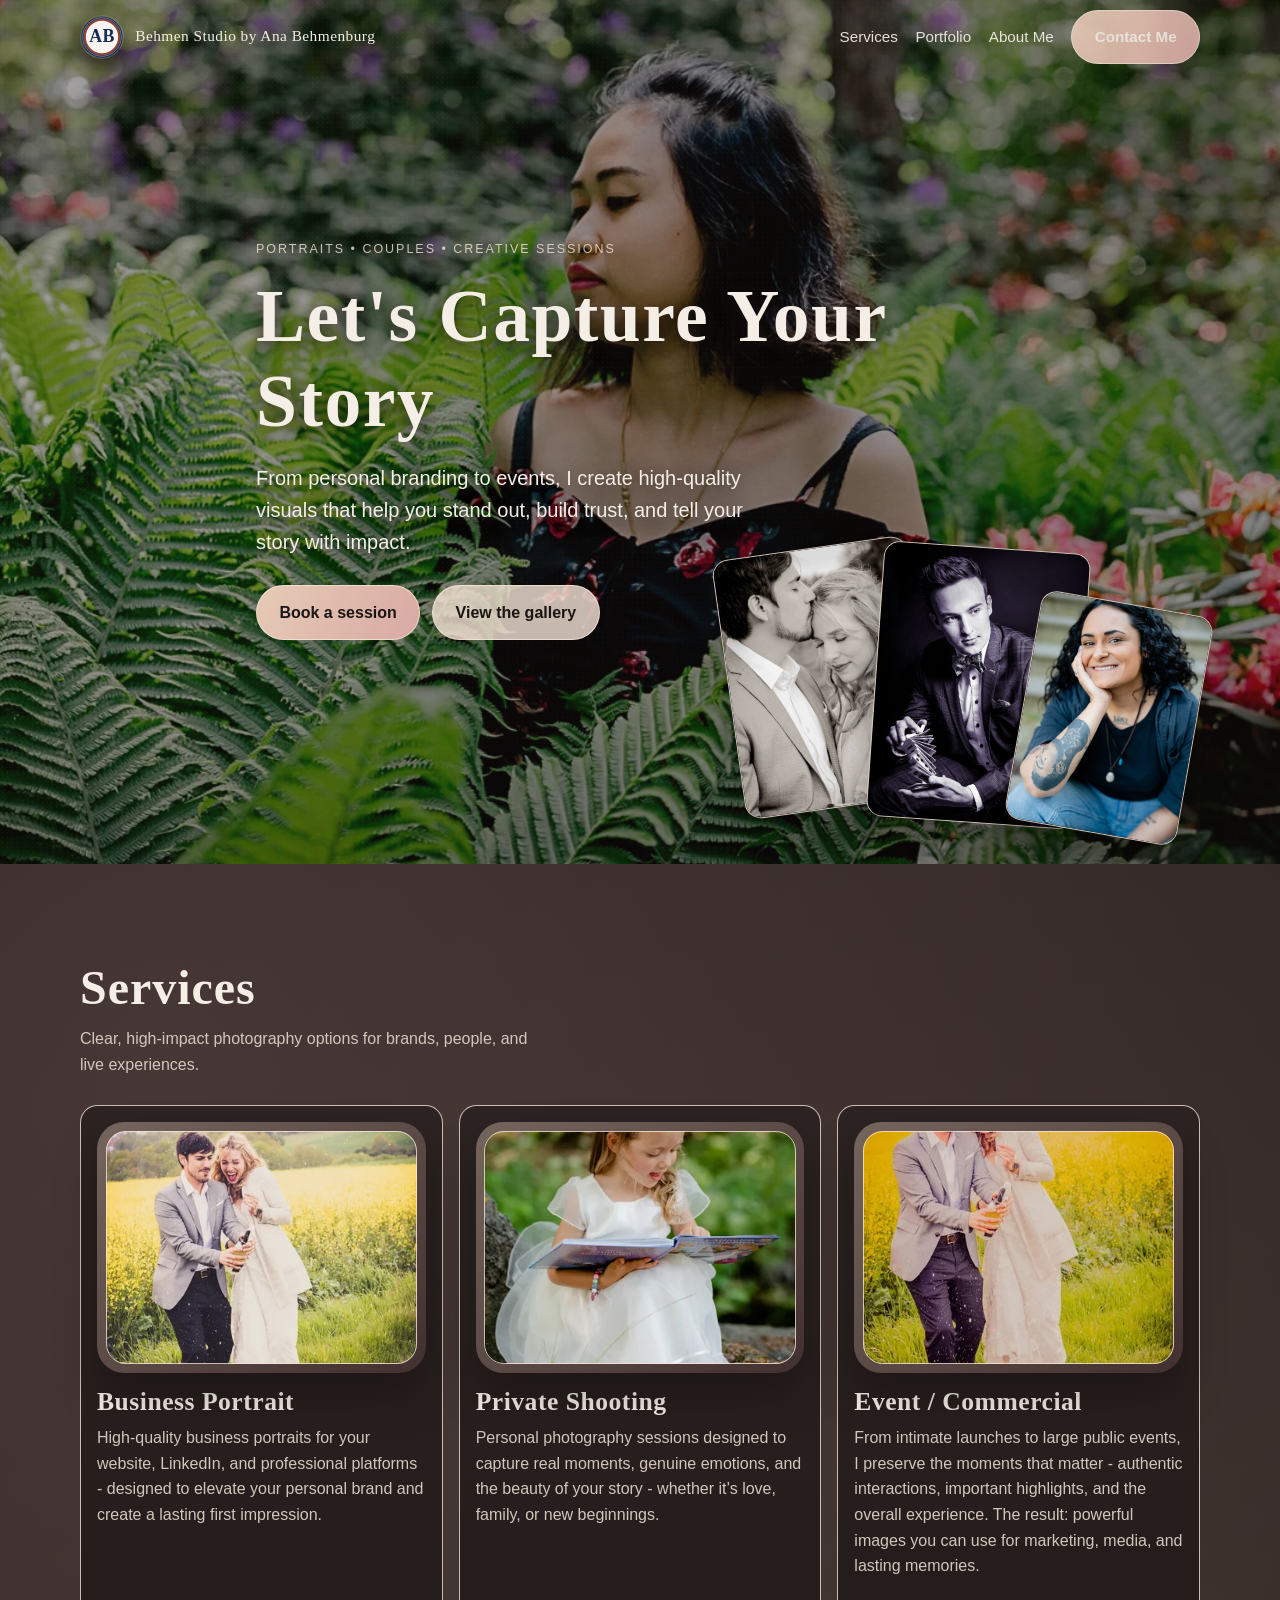
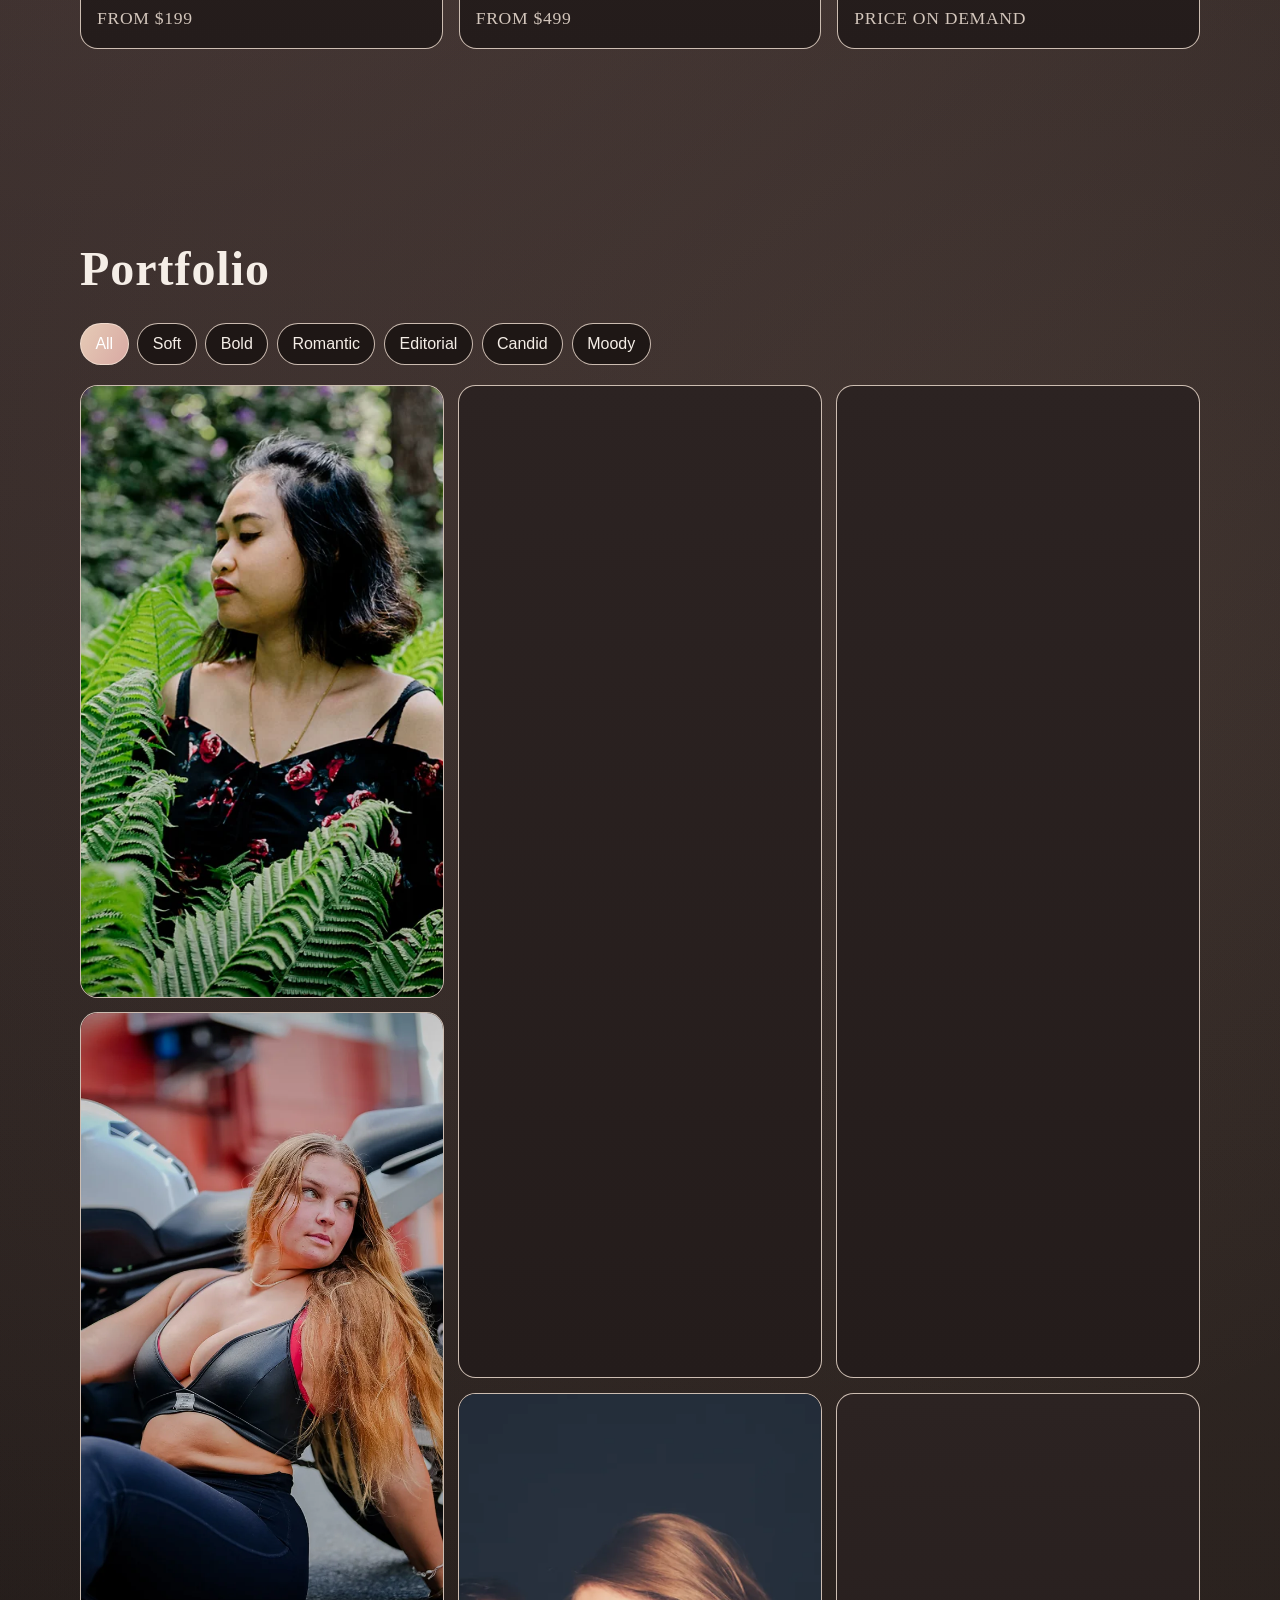
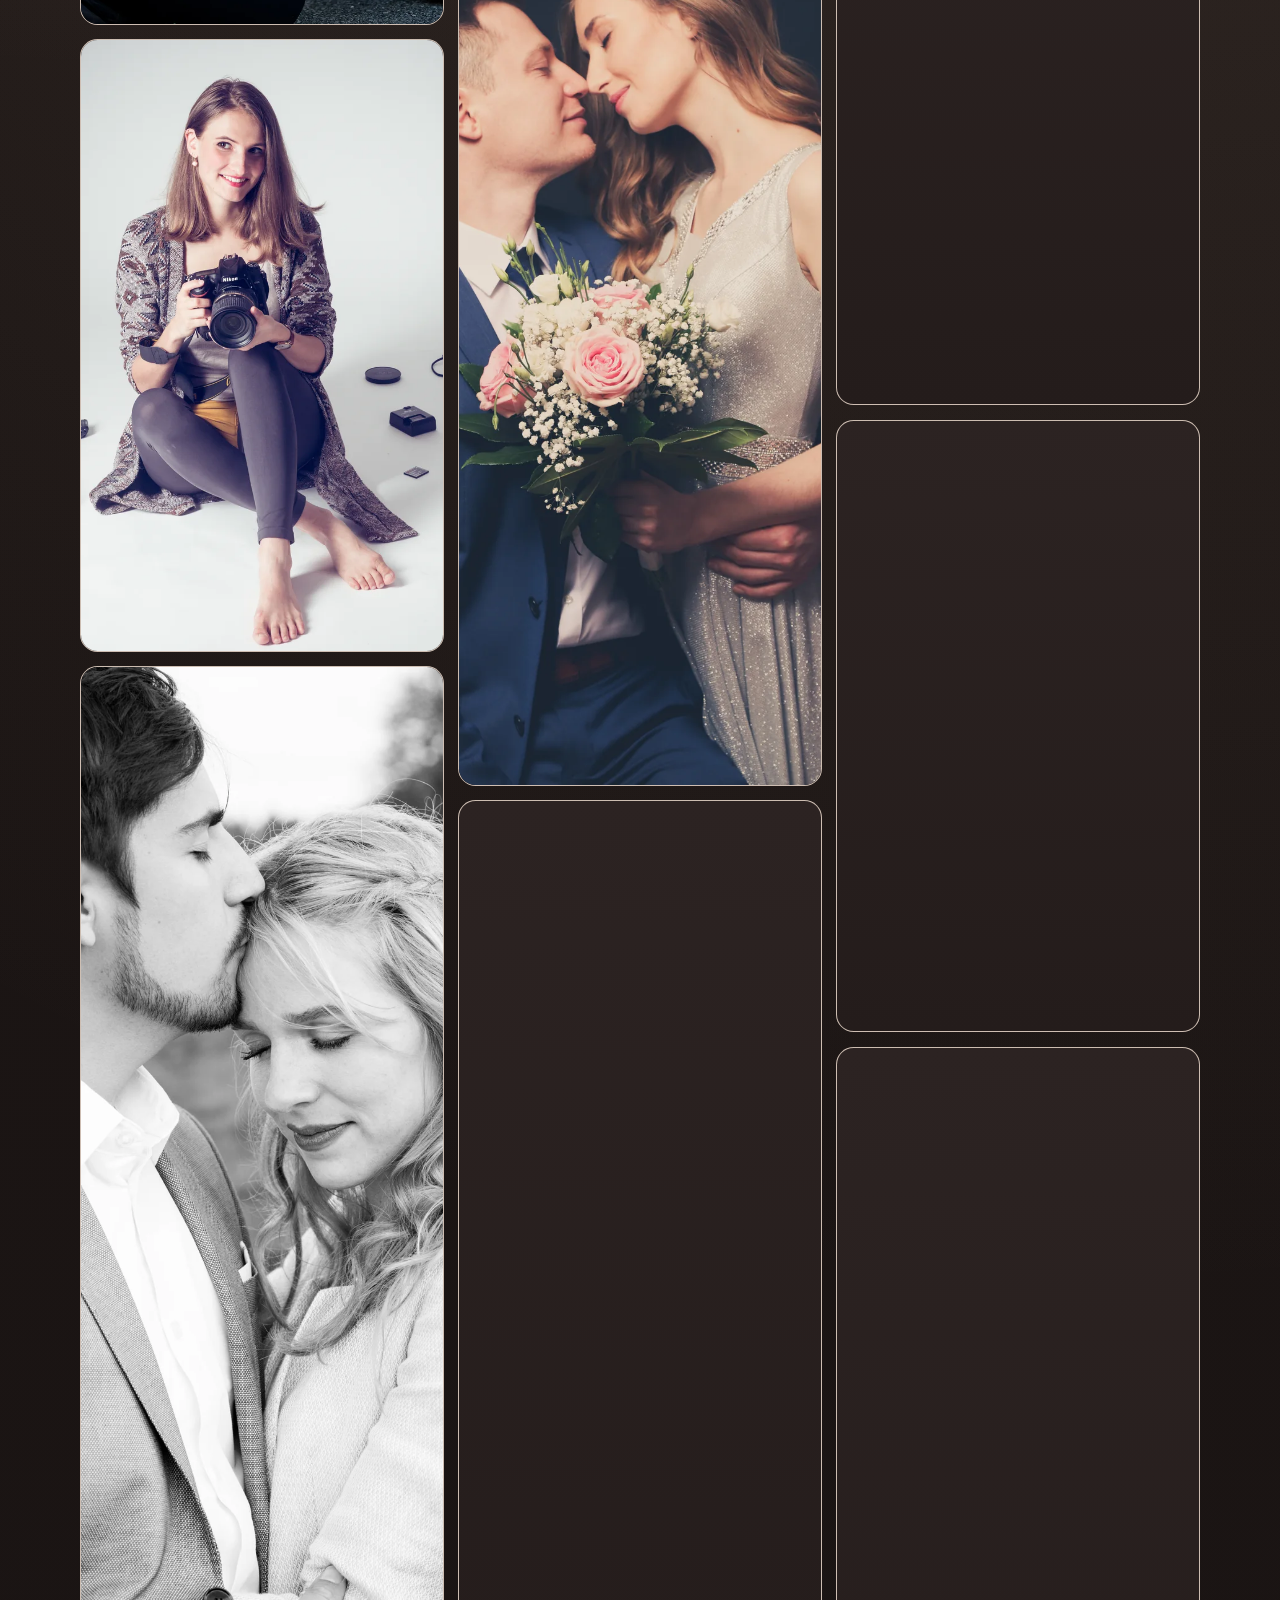
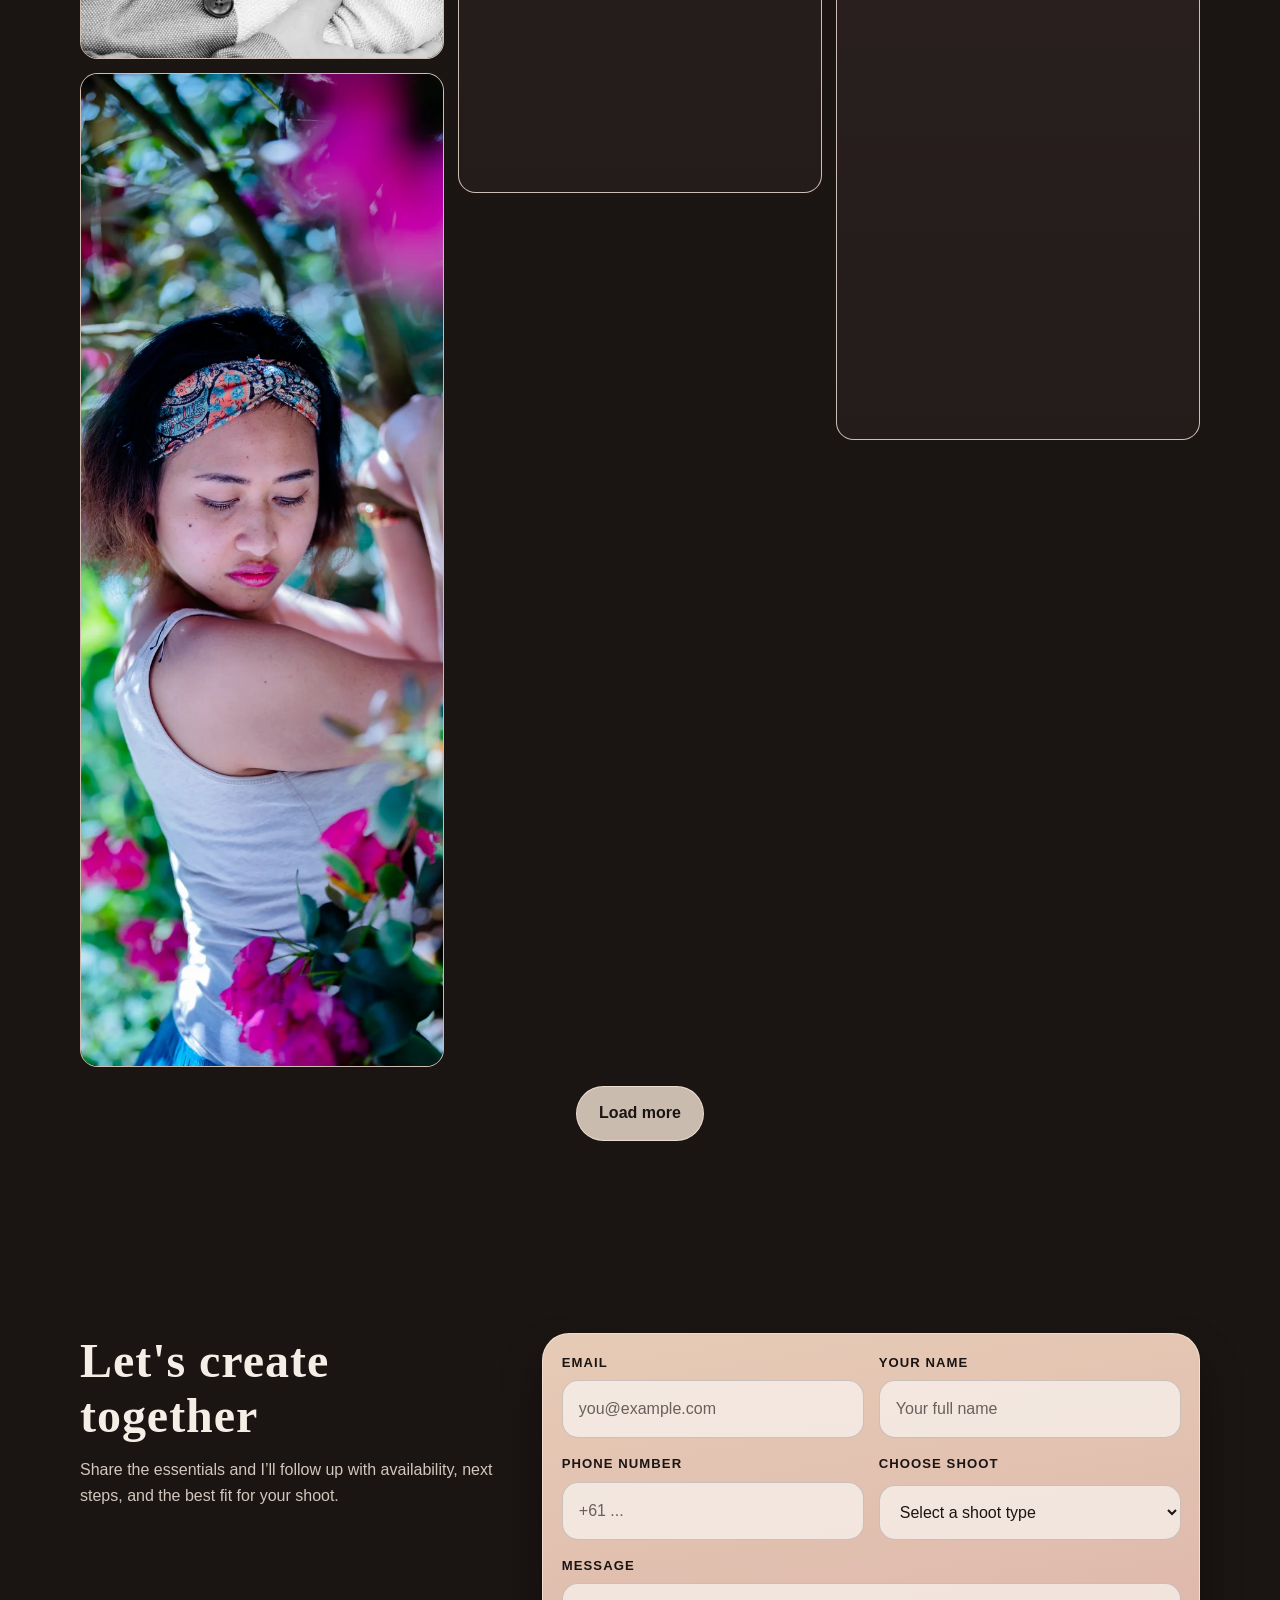
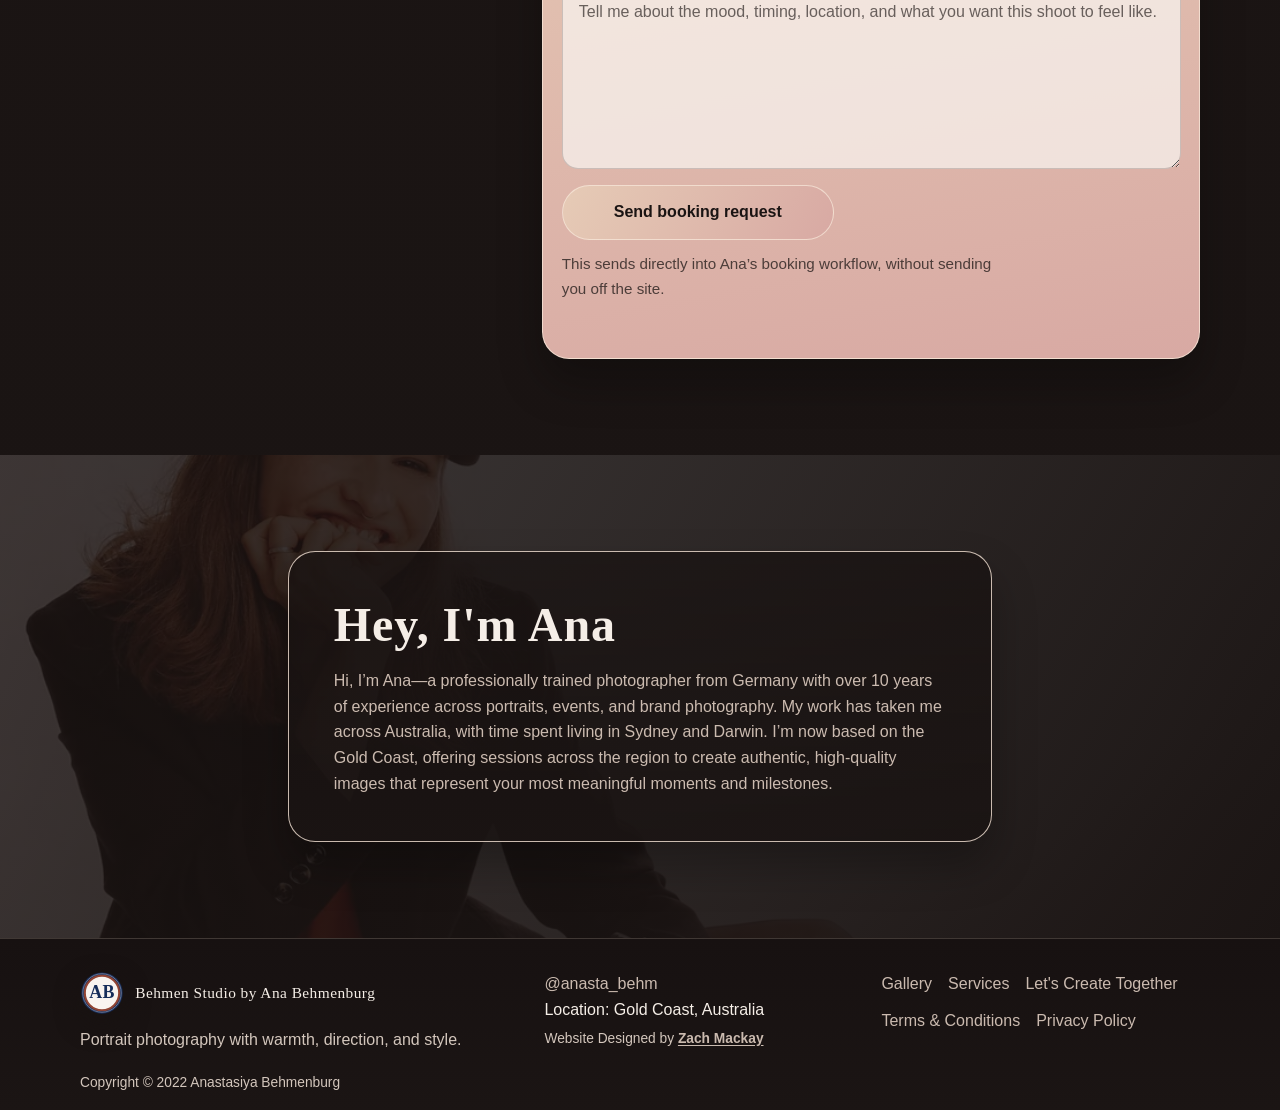
==== index.html @ 68427769 "Rewrite handoff docs for non-technical updates" ====
<!DOCTYPE html>
<html lang="en">
  <!-- Website designed by Zach Mackay: https://alexzander73.github.io/index.html -->
  <!-- If you want to change wording on the main page, this is the main file to edit. -->
  <head>
    <meta charset="UTF-8" />
    <meta name="viewport" content="width=device-width, initial-scale=1.0" />
    <title>Behmen Studio by Ana Behmenburg | Portrait, Branding & Event Photography</title>
    <meta name="author" content="Zach Mackay | https://alexzander73.github.io/index.html" />
    <meta
      name="designer"
      content="Website Designed by Zach Mackay | https://alexzander73.github.io/index.html"
    />
    <meta
      name="description"
      content="Elegant portrait and creative photography with guided sessions, polished edits, and a booking flow designed to feel easy from first message to final gallery."
    />
    <meta property="og:type" content="website" />
    <meta property="og:title" content="Behmen Studio by Ana Behmenburg | Let's Capture Your Story" />
    <meta
      property="og:description"
      content="Portraits, couples, and creative sessions with warm direction and editorial energy."
    />
    <meta property="og:image" content="assets/images/web/library-titelbild-2000-19to9.webp" />
    <meta property="og:url" content="https://example.com/replace-with-live-url" />
    <link rel="canonical" href="https://example.com/replace-with-live-url" />
    <script>
      try {
        const savedTheme = localStorage.getItem("ab-theme");
        if (savedTheme === "warm" || savedTheme === "requested") {
          document.documentElement.dataset.theme = savedTheme;
        }
      } catch (error) {}
    </script>
    <link id="site-favicon" rel="icon" type="image/svg+xml" href="assets/icons/logo-ab.svg" />
    <link rel="preload" as="image" href="assets/images/web/hero-main.webp" />
    <link rel="stylesheet" href="styles.css" />
  </head>
  <body>
    <a class="skip-link" href="#main-content">Skip to content</a>

    <header class="site-header" id="top">
      <div class="container nav-wrap">
        <a class="brand" href="#home" aria-label="Behmen Studio by Ana Behmenburg home">
          <img class="brand-logo" src="assets/icons/logo-ab.svg" alt="" width="44" height="44" />
          <span>Behmen Studio by Ana Behmenburg</span>
        </a>

        <button
          class="menu-toggle"
          type="button"
          aria-expanded="false"
          aria-controls="site-nav"
          aria-label="Toggle navigation"
        >
          <span></span>
          <span></span>
          <span></span>
        </button>

        <nav class="site-nav" id="site-nav" aria-label="Primary navigation">
          <a href="#services">Services</a>
          <a href="#gallery">Portfolio</a>
          <a href="#about">About Me</a>
          <a class="btn btn-primary booking-link nav-booking-btn" data-booking-link href="#contact">Contact Me</a>
        </nav>
      </div>
    </header>

    <main id="main-content">
      <!-- Hero section: update the main homepage headline and the 3 floating photo filenames here. -->
      <section class="hero section" id="home" aria-labelledby="hero-title">
        <div class="hero-bg" aria-hidden="true"></div>
        <div class="grain" aria-hidden="true"></div>
        <div class="container hero-content reveal">
          <p class="kicker">PORTRAITS • COUPLES • CREATIVE SESSIONS</p>
          <h1 id="hero-title">Let's Capture Your Story</h1>
          <p class="hero-subheadline">
            From personal branding to events, I create high-quality visuals that help you
            stand out, build trust, and tell your story with impact.
          </p>
          <div class="hero-cta-row">
            <a class="btn btn-primary booking-link" data-booking-link href="#contact">Book a session</a>
            <a class="btn btn-secondary" href="#gallery">View the gallery</a>
          </div>
        </div>

        <div class="hero-cards" aria-hidden="true">
          <figure class="hero-card card-a">
            <img src="assets/images/web/hero-card-01.webp" alt="" loading="eager" decoding="async" />
          </figure>
          <figure class="hero-card card-b">
            <img src="assets/images/web/hero-card-02.webp" alt="" loading="eager" decoding="async" />
          </figure>
          <figure class="hero-card card-c">
            <img src="assets/images/web/hero-card-03.webp" alt="" loading="eager" decoding="async" />
          </figure>
        </div>
      </section>

      <!-- Services section: safe place to update service names, descriptions, prices, and service photos. -->
      <section class="sessions section reveal" id="services" aria-labelledby="services-title">
        <div class="container">
          <div class="section-head">
            <h2 id="services-title">Services</h2>
            <p>Clear, high-impact photography options for brands, people, and live experiences.</p>
          </div>

          <div class="session-grid">
            <article class="session-card">
              <div class="session-media frame-image" aria-hidden="true">
                <img src="assets/images/thumbnails/library-dsc-2803.webp" alt="" loading="lazy" decoding="async" />
              </div>
              <h3>Business Portrait</h3>
              <p>
                High-quality business portraits for your website, LinkedIn, and professional
                platforms - designed to elevate your personal brand and create a lasting first
                impression.
              </p>
              <div class="service-meta">
                <p class="service-price">from $199</p>
              </div>
            </article>

            <article class="session-card">
              <div class="session-media frame-image" aria-hidden="true">
                <img src="assets/images/thumbnails/library-22-06-19-lara-alper-und-katja-35.webp" alt="" loading="lazy" decoding="async" />
              </div>
              <h3>Private Shooting</h3>
              <p>
                Personal photography sessions designed to capture real moments, genuine emotions,
                and the beauty of your story - whether it’s love, family, or new beginnings.
              </p>
              <div class="service-meta">
                <p class="service-price">from $499</p>
              </div>
            </article>

            <article class="session-card">
              <div class="session-media frame-image" aria-hidden="true">
                <img src="assets/images/thumbnails/library-26portfolio-ev-beispiele-30.webp" alt="" loading="lazy" decoding="async" />
              </div>
              <h3>Event / Commercial</h3>
              <p>
                From intimate launches to large public events, I preserve the moments that matter
                - authentic interactions, important highlights, and the overall experience. The
                result: powerful images you can use for marketing, media, and lasting memories.
              </p>
              <div class="service-meta">
                <p class="service-price">price on demand</p>
              </div>
            </article>
          </div>
        </div>
      </section>

      <section class="mood-gallery section reveal" id="gallery" aria-labelledby="mood-title">
        <div class="container">
          <div class="section-head">
            <h2 id="mood-title">Portfolio</h2>
          </div>

          <div class="filter-row" role="toolbar" aria-label="Gallery filter buttons">
            <button class="filter-btn is-active" type="button" data-filter="All">All</button>
            <button class="filter-btn" type="button" data-filter="Soft">Soft</button>
            <button class="filter-btn" type="button" data-filter="Bold">Bold</button>
            <button class="filter-btn" type="button" data-filter="Romantic">Romantic</button>
            <button class="filter-btn" type="button" data-filter="Editorial">Editorial</button>
            <button class="filter-btn" type="button" data-filter="Candid">Candid</button>
            <button class="filter-btn" type="button" data-filter="Moody">Moody</button>
          </div>

          <div class="gallery-grid" id="gallery-grid" aria-live="polite"></div>
          <div class="gallery-actions">
            <button class="btn btn-secondary gallery-load-more" id="gallery-load-more" type="button">
              Load more
            </button>
          </div>
        </div>
      </section>

      <section class="sessions section reveal" aria-labelledby="session-types-title" hidden>
        <div class="container">
          <div class="section-head">
            <h2 id="session-types-title">Session types</h2>
            <p>Flexible formats for different stories, personalities, and seasons of life.</p>
          </div>

          <div class="session-grid">
            <article class="session-card">
              <div class="session-media frame-image" aria-hidden="true">
                <img src="assets/images/thumbnails/library-catlina-aw-ig-13.webp" alt="" loading="lazy" decoding="async" />
              </div>
              <h3>Portraits</h3>
              <p>Clean, expressive portraits for when you want to look like yourself — only sharper.</p>
              <p class="best-for"><strong>Best for:</strong> personal portraits, profile updates, milestone moments.</p>
              <a class="text-link booking-link" data-booking-link href="#contact">Ask about this session</a>
            </article>

            <article class="session-card">
              <div class="session-media frame-image" aria-hidden="true">
                <img src="assets/images/thumbnails/library-hochzeit-im-studio-88.webp" alt="" loading="lazy" decoding="async" />
              </div>
              <h3>Couples</h3>
              <p>Romantic, playful, intimate, or completely chaotic. Preferably all four.</p>
              <p class="best-for"><strong>Best for:</strong> anniversaries, engagement season, “just because” sessions.</p>
              <a class="text-link booking-link" data-booking-link href="#contact">Ask about this session</a>
            </article>

            <article class="session-card">
              <div class="session-media frame-image" aria-hidden="true">
                <img src="assets/images/thumbnails/library-mittwochulu0129.webp" alt="" loading="lazy" decoding="async" />
              </div>
              <h3>Creative Editorial</h3>
              <p>For dramatic lighting, bolder styling, and images with a little bite.</p>
              <p class="best-for"><strong>Best for:</strong> fashion-led stories, concept shoots, creative direction.</p>
              <a class="text-link booking-link" data-booking-link href="#contact">Ask about this session</a>
            </article>

            <article class="session-card">
              <div class="session-media frame-image" aria-hidden="true">
                <img src="assets/images/thumbnails/library-2look-natur-orig-18.webp" alt="" loading="lazy" decoding="async" />
              </div>
              <h3>Lifestyle</h3>
              <p>Natural images with warmth, movement, and real personality.</p>
              <p class="best-for"><strong>Best for:</strong> at-home stories, day-in-the-life sessions, family rhythm.</p>
              <a class="text-link booking-link" data-booking-link href="#contact">Ask about this session</a>
            </article>

            <article class="session-card">
              <div class="session-media frame-image" aria-hidden="true">
                <img src="assets/images/thumbnails/library-a7405460b.webp" alt="" loading="lazy" decoding="async" />
              </div>
              <h3>Events</h3>
              <p>Candid coverage for moments that should not disappear into someone’s camera roll.</p>
              <p class="best-for"><strong>Best for:</strong> launches, birthdays, intimate celebrations.</p>
              <a class="text-link booking-link" data-booking-link href="#contact">Ask about this session</a>
            </article>

            <article class="session-card">
              <div class="session-media frame-image" aria-hidden="true">
                <img src="assets/images/thumbnails/library-rumyana-ig-1-2.webp" alt="" loading="lazy" decoding="async" />
              </div>
              <h3>Branding</h3>
              <p>Personal brand images that feel polished without becoming corporate wallpaper.</p>
              <p class="best-for"><strong>Best for:</strong> founders, creators, service businesses.</p>
              <a class="text-link booking-link" data-booking-link href="#contact">Ask about this session</a>
            </article>
          </div>
        </div>
      </section>

      <!-- Contact section: the visible wording can be changed here. The form is already linked to Google Forms. -->
      <section class="contact section reveal" id="contact" aria-labelledby="contact-title">
        <div class="container contact-grid">
          <div class="contact-copy">
            <h2 id="contact-title" tabindex="-1">Let's create together</h2>
            <p>
              Share the essentials and I’ll follow up with availability, next steps, and the best
              fit for your shoot.
            </p>
          </div>

          <form
            class="contact-card contact-form"
            id="booking-form"
            action="https://docs.google.com/forms/d/e/1FAIpQLSfcekjBsArkRfEiZrwBeXv1v7Gg5kuwwtgHnTbd9n-oqqgunA/formResponse"
            method="POST"
            target="booking-form-target"
          >
            <div class="form-grid">
              <div class="field">
                <label class="form-label" for="booking-email">Email</label>
                <input
                  class="form-control"
                  id="booking-email"
                  name="emailAddress"
                  type="email"
                  autocomplete="email"
                  placeholder="you@example.com"
                  required
                />
              </div>

              <div class="field">
                <label class="form-label" for="booking-name">Your name</label>
                <input
                  class="form-control"
                  id="booking-name"
                  name="entry.741005754"
                  type="text"
                  autocomplete="name"
                  placeholder="Your full name"
                  required
                />
              </div>

              <div class="field">
                <label class="form-label" for="booking-phone">Phone number</label>
                <input
                  class="form-control"
                  id="booking-phone"
                  name="entry.1452168163"
                  type="tel"
                  autocomplete="tel"
                  placeholder="+61 ..."
                />
              </div>

              <div class="field">
                <label class="form-label" for="booking-shoot">Choose Shoot</label>
                <select class="form-control" id="booking-shoot" name="entry.1348587516">
                  <option value="">Select a shoot type</option>
                  <option value="Business">Business</option>
                  <option value="Private">Private</option>
                  <option value="Event">Event</option>
                  <option value="Commercial">Commercial</option>
                </select>
              </div>

              <div class="field field-full">
                <label class="form-label" for="booking-message">Message</label>
                <textarea
                  class="form-control form-control-textarea"
                  id="booking-message"
                  name="entry.1686327555"
                  rows="6"
                  placeholder="Tell me about the mood, timing, location, and what you want this shoot to feel like."
                ></textarea>
              </div>
            </div>

            <input type="hidden" name="fvv" value="1" />
            <input type="hidden" name="fbzx" value="1282646725773143806" />
            <input type="hidden" name="partialResponse" value="[null,null,&quot;1282646725773143806&quot;]" />
            <input type="hidden" name="pageHistory" value="0" />
            <input type="hidden" name="submissionTimestamp" value="-1" />

            <div class="form-actions">
              <button class="btn btn-primary" type="submit">Send booking request</button>
              <p class="form-note">
                This sends directly into Ana’s booking workflow, without sending you off the site.
              </p>
            </div>

            <p class="form-status" id="booking-form-status" aria-live="polite"></p>
          </form>
        </div>

        <iframe
          class="form-target"
          name="booking-form-target"
          id="booking-form-target"
          title="Hidden booking form submission target"
        ></iframe>
      </section>

      <!-- About Me section: update Ana's bio text here. The background photo is set in styles.css. -->
      <section class="closing-cta section" id="about" aria-labelledby="closing-title">
        <div class="closing-bg" aria-hidden="true"></div>
        <div class="container reveal closing-inner">
          <div class="closing-bio">
            <h2 id="closing-title">Hey, I'm Ana</h2>
            <p>
              Hi, I’m Ana—a professionally trained photographer from Germany with over 10 years of
              experience across portraits, events, and brand photography. My work has taken me
              across Australia, with time spent living in Sydney and Darwin. I’m now based on the
              Gold Coast, offering sessions across the region to create authentic, high-quality
              images that represent your most meaningful moments and milestones.
            </p>
          </div>
        </div>
      </section>
    </main>

    <footer class="site-footer">
      <div class="container footer-grid">
        <div>
          <p class="brand footer-brand">
            <img class="brand-logo" src="assets/icons/logo-ab.svg" alt="" width="44" height="44" />
            <span>Behmen Studio by Ana Behmenburg</span>
          </p>
          <p class="footer-tagline">Portrait photography with warmth, direction, and style.</p>
        </div>

        <div>
          <p><a href="https://www.instagram.com/anasta_behm/" target="_blank" rel="noreferrer">@anasta_behm</a></p>
          <p>Location: Gold Coast, Australia</p>
          <p class="designer-credit">
            Website Designed by
            <a href="https://alexzander73.github.io/index.html" target="_blank" rel="noreferrer">
              Zach Mackay
            </a>
          </p>
        </div>

        <nav aria-label="Footer links" class="footer-links">
          <a href="#gallery">Gallery</a>
          <a href="#services">Services</a>
          <a href="#contact">Let's Create Together</a>
          <a href="terms.html">Terms &amp; Conditions</a>
          <a href="privacy.html">Privacy Policy</a>
        </nav>
      </div>
      <p class="copyright">
        Copyright ©️ 2022 Anastasiya Behmenburg
      </p>
    </footer>

    <div class="lightbox" id="lightbox" aria-hidden="true" role="dialog" aria-label="Image preview">
      <button class="lightbox-close" type="button" aria-label="Close image">×</button>
      <button class="lightbox-nav prev" type="button" aria-label="Previous image">←</button>
      <figure class="lightbox-frame frame-image">
        <img id="lightbox-image" src="" alt="" loading="lazy" decoding="async" />
      </figure>
      <button class="lightbox-nav next" type="button" aria-label="Next image">→</button>
    </div>

    <script src="script.js" defer></script>
  </body>
</html>
---- styles.css ----
/* Website designed by Zach Mackay: https://alexzander73.github.io/index.html */
/* Most normal text and photo updates should be done in index.html and script.js.
   This file is mainly for design changes like colors, spacing, and layout. */
:root {
  --white: #FFFFFF;
  --white-soft: #f7e5d7cc;
  --slate: #d3c6bc;
  --charcoal: #241c1b;
  --navy: #5f4748;
  --rust: #d8a9a3;
  --ivory: #f5eee7;
  --ink: #1a1413;
  --charcoal-soft: rgba(24, 18, 17, 0.82);
  --bg: #1a1413;
  --bg-soft: #241c1b;
  --card: #2c2322;
  --text: #f5eee7;
  --muted: #d3c6bc;
  --accent: #d9b89b;
  --accent-2: #b58f8e;
  --line: rgba(255, 236, 217, 0.16);
  --shadow: 0 24px 44px rgba(0, 0, 0, 0.28);
  --surface-panel: linear-gradient(180deg, #2c2322, #241c1b);
  --surface-panel-deep: linear-gradient(180deg, #171111, #1b1514);
  --surface-accent: linear-gradient(120deg, #e6cbb6, #d8a9a3);
  --surface-frame: linear-gradient(140deg, rgba(251, 224, 203, 0.35), rgba(121, 82, 84, 0.32));
  --page-background:
    radial-gradient(circle at 12% 14%, rgba(181, 143, 142, 0.25), rgba(26, 20, 19, 0) 34%),
    radial-gradient(circle at 86% 30%, rgba(217, 184, 155, 0.14), rgba(26, 20, 19, 0) 42%),
    linear-gradient(180deg, #171111, #1b1514 38%, #1a1413 100%);
  --radius: 1.1rem;
  --radius-lg: 1.7rem;
  --container: min(1120px, 92vw);
  --headline: "Iowan Old Style", "Palatino Linotype", "Book Antiqua", Palatino, serif;
  --body: "Avenir Next", "Segoe UI", "Helvetica Neue", sans-serif;
}

html[data-theme="requested"] {
  --white: #FFFFFF;
  --white-soft: #ffffffcc;
  --slate: #9095a7ff;
  --charcoal: #191919ff;
  --navy: #162d5aff;
  --rust: #914332ff;
  --ivory: #f9f4f0ff;
  --ink: #0f1722ff;
  --charcoal-soft: #191919cc;
  --bg: var(--ink);
  --bg-soft: var(--charcoal);
  --card: var(--navy);
  --text: var(--ivory);
  --muted: var(--slate);
  --accent: var(--rust);
  --accent-2: var(--navy);
  --line: var(--white-soft);
  --shadow: 0 24px 44px var(--charcoal-soft);
  --surface-panel: linear-gradient(180deg, var(--charcoal), var(--navy));
  --surface-panel-deep: linear-gradient(180deg, var(--ink), var(--charcoal));
  --surface-accent: linear-gradient(135deg, var(--rust), var(--navy));
  --surface-frame: linear-gradient(145deg, var(--white-soft), var(--navy));
  --page-background:
    radial-gradient(circle at 16% 10%, var(--rust), rgba(15, 23, 34, 0) 26%),
    radial-gradient(circle at 50% 118%, var(--navy), rgba(15, 23, 34, 0) 34%),
    linear-gradient(180deg, var(--charcoal) 0%, var(--ink) 68%, var(--navy) 100%);
}

html[data-theme="requested"] .hero .btn-primary,
html[data-theme="requested"] .hero-cta-row .btn-primary,
html[data-theme="requested"] .nav-booking-btn {
  background: linear-gradient(135deg, var(--ivory), var(--ivory));
  border-color: var(--white-soft);
  color: var(--ink);
}

html[data-theme="requested"] .brand-logo {
  box-shadow: 0 10px 24px var(--charcoal-soft);
}

html[data-theme="requested"] #services .session-card,
html[data-theme="requested"] [aria-labelledby="session-types-title"] .session-card {
  background: linear-gradient(165deg, var(--charcoal), var(--rust));
  border-color: var(--white-soft);
}

html[data-theme="requested"] #services .service-price,
html[data-theme="requested"] [aria-labelledby="session-types-title"] .service-price {
  color: var(--ivory);
}

html[data-theme="requested"] .offer-card {
  background: linear-gradient(165deg, var(--navy), var(--ink));
  border-color: var(--white-soft);
}

html[data-theme="requested"] .offer-card-dark-text,
html[data-theme="requested"] .offer-card-dark-text h3,
html[data-theme="requested"] .offer-card-dark-text li {
  color: var(--ivory);
}

html[data-theme="requested"] .contact .btn-primary,
html[data-theme="requested"] .closing-cta .btn-primary {
  background: linear-gradient(135deg, var(--navy), var(--ink));
  border-color: var(--white-soft);
  color: var(--ivory);
}

html[data-theme="requested"] .contact-card {
  background: linear-gradient(168deg, var(--navy), var(--ink));
  border-color: var(--white-soft);
}

html[data-theme="requested"] .form-label,
html[data-theme="requested"] .form-status,
html[data-theme="requested"] .form-status.is-success {
  color: var(--ivory);
}

html[data-theme="requested"] .form-note {
  color: var(--white-soft);
}

html[data-theme="requested"] .form-control {
  border-color: var(--white-soft);
  color: var(--ivory);
  background: rgba(15, 23, 34, 0.48);
}

html[data-theme="requested"] .form-control::placeholder {
  color: var(--white-soft);
}

html[data-theme="requested"] .form-control:focus {
  border-color: var(--ivory);
  box-shadow: 0 0 0 3px rgba(249, 244, 240, 0.14);
  background: rgba(15, 23, 34, 0.76);
}

html[data-theme="requested"] .form-status.is-error {
  color: var(--white);
}

html[data-theme="requested"] .theme-btn.is-active {
  background: linear-gradient(135deg, var(--navy), var(--navy));
  border-color: var(--white-soft);
  color: var(--ivory);
}

* {
  box-sizing: border-box;
}

html {
  scroll-behavior: smooth;
}

body {
  margin: 0;
  font-family: var(--body);
  color: var(--text);
  background: var(--page-background);
  line-height: 1.6;
}

img {
  max-width: 100%;
  display: block;
}

a {
  color: inherit;
}

.skip-link {
  position: absolute;
  left: 0.75rem;
  top: -4rem;
  background: var(--white);
  color: var(--ink);
  padding: 0.5rem 0.75rem;
  border-radius: 0.5rem;
  z-index: 9999;
}

.skip-link:focus {
  top: 0.75rem;
}

.container {
  width: var(--container);
  margin-inline: auto;
}

.section {
  padding: clamp(3.5rem, 8vw, 6rem) 0;
}

h1,
h2,
h3 {
  margin: 0;
  font-family: var(--headline);
  letter-spacing: 0.02em;
  line-height: 1.15;
}

h1 {
  font-size: clamp(2rem, 8vw, 4.6rem);
}

h2 {
  font-size: clamp(1.65rem, 4vw, 3rem);
}

h3 {
  font-size: clamp(1.2rem, 2vw, 1.7rem);
}

p {
  margin: 0;
}

ul {
  margin: 0;
  padding-left: 1.2rem;
}

.section-head {
  max-width: 52ch;
  margin-bottom: 1.7rem;
}

.section-head p {
  margin-top: 0.7rem;
  color: var(--muted);
}

.btn {
  display: inline-flex;
  align-items: center;
  justify-content: center;
  gap: 0.45rem;
  padding: 0.85rem 1.4rem;
  border-radius: 999px;
  border: 1px solid var(--charcoal-soft);
  text-decoration: none;
  font-weight: 600;
  transition: transform 220ms ease, background-color 220ms ease, border-color 220ms ease;
}

.btn:hover,
.btn:focus-visible {
  transform: translateY(-2px);
}

.btn:disabled {
  opacity: 0.75;
  cursor: wait;
  transform: none;
}

.btn-primary {
  background: var(--surface-accent);
  border-color: var(--white-soft);
  color: var(--ink);
}

.btn-secondary {
  border-color: var(--white-soft);
  background: var(--white-soft);
  color: var(--ink);
}

.text-link {
  display: inline-block;
  margin-top: 1rem;
  color: var(--accent);
  text-decoration: none;
  border-bottom: 1px solid var(--accent);
}

.site-header {
  position: fixed;
  inset: 0 0 auto;
  z-index: 100;
  transition: background-color 260ms ease, backdrop-filter 260ms ease, border-color 260ms ease;
  border-bottom: 1px solid transparent;
}

.site-header.is-scrolled {
  background: var(--ink);
  backdrop-filter: blur(8px);
  border-color: var(--white-soft);
}

.nav-wrap {
  display: flex;
  align-items: center;
  justify-content: space-between;
  min-height: 4.6rem;
  gap: 1rem;
}

.brand {
  display: inline-flex;
  align-items: center;
  gap: 0.7rem;
  text-decoration: none;
  font-family: var(--headline);
  letter-spacing: 0.03em;
  font-size: clamp(0.92rem, 1.2vw, 1.08rem);
  line-height: 1.1;
  max-width: min(26rem, calc(100vw - 7rem));
}

.brand span {
  display: block;
}

.brand-logo {
  width: 2.75rem;
  height: 2.75rem;
  flex: 0 0 auto;
  border-radius: 999px;
  box-shadow: 0 10px 24px var(--charcoal-soft);
}

.footer-brand {
  margin: 0;
  max-width: none;
}

.site-nav {
  display: flex;
  align-items: center;
  gap: 1.1rem;
}

.site-nav a {
  text-decoration: none;
  color: var(--text);
  opacity: 0.92;
  font-size: 0.95rem;
}

.site-nav > a:not(.btn):hover,
.site-nav > a:not(.btn):focus-visible {
  opacity: 1;
  color: var(--white);
}

.menu-toggle {
  display: none;
  width: 2.75rem;
  height: 2.75rem;
  background: var(--charcoal-soft);
  border: 1px solid var(--white-soft);
  border-radius: 0.8rem;
  padding: 0.55rem;
  cursor: pointer;
}

.menu-toggle span {
  display: block;
  width: 100%;
  height: 2px;
  margin: 0.3rem 0;
  background: var(--white);
  transition: transform 240ms ease, opacity 240ms ease;
}

.menu-toggle.is-open span:nth-child(1) {
  transform: translateY(8px) rotate(45deg);
}

.menu-toggle.is-open span:nth-child(2) {
  opacity: 0;
}

.menu-toggle.is-open span:nth-child(3) {
  transform: translateY(-8px) rotate(-45deg);
}

.hero {
  position: relative;
  min-height: 96vh;
  padding-top: 7rem;
  display: grid;
  align-items: center;
  overflow: hidden;
  isolation: isolate;
}

.hero-bg {
  position: absolute;
  inset: 0;
  background: url("assets/images/web/hero-main.webp") center/cover no-repeat;
  transform: scale(1.05);
  animation: hero-drift 24s ease-in-out infinite alternate;
}

.grain {
  position: absolute;
  inset: 0;
  pointer-events: none;
  opacity: 0.44;
  z-index: 1;
  background-image:
    linear-gradient(120deg, var(--charcoal-soft), var(--ink)),
    radial-gradient(var(--white-soft) 0.45px, rgba(255, 255, 255, 0) 0.6px);
  background-size: auto, 5px 5px;
}

@keyframes hero-drift {
  0% {
    transform: scale(1.05) translate3d(0, 0, 0);
  }
  100% {
    transform: scale(1.1) translate3d(-1.2%, -1.2%, 0);
  }
}

.hero-content {
  position: relative;
  z-index: 2;
  max-width: 48rem;
}

.hero-content h1,
.hero-subheadline {
  text-shadow: 0 4px 18px var(--charcoal-soft);
}

.kicker {
  margin-bottom: 0.9rem;
  text-transform: uppercase;
  letter-spacing: 0.16em;
  font-size: 0.78rem;
  color: var(--white-soft);
}

.hero-subheadline {
  margin-top: 1.15rem;
  max-width: 45ch;
  font-size: clamp(1rem, 2.2vw, 1.25rem);
  color: var(--ivory);
}

.hero-cta-row {
  margin-top: 1.7rem;
  display: flex;
  flex-wrap: wrap;
  gap: 0.75rem;
}

.hero-cards {
  position: absolute;
  right: max(4vw, 1.25rem);
  bottom: clamp(1.2rem, 4vw, 2.8rem);
  z-index: 1;
  width: min(34rem, 43vw);
  min-height: 17rem;
  pointer-events: none;
}

.hero-card {
  position: absolute;
  margin: 0;
  border-radius: 1rem;
  overflow: hidden;
  border: 1px solid var(--white-soft);
  box-shadow: var(--shadow);
  background: var(--surface-panel);
}

.hero-card img {
  width: 100%;
  height: 100%;
  object-fit: cover;
}

.card-a {
  left: 8%;
  width: 36%;
  aspect-ratio: 3 / 4;
  transform: rotate(-8deg);
  animation: float-a 7s ease-in-out infinite;
}

.card-b {
  left: 35%;
  width: 38%;
  aspect-ratio: 3 / 4;
  transform: rotate(4deg);
  animation: float-b 8s ease-in-out infinite;
}

.card-c {
  left: 62%;
  top: 20%;
  width: 32%;
  aspect-ratio: 3 / 4;
  transform: rotate(10deg);
  animation: float-c 9s ease-in-out infinite;
}

@keyframes float-a {
  50% {
    transform: rotate(-10deg) translateY(-5px);
  }
}

@keyframes float-b {
  50% {
    transform: rotate(2deg) translateY(-8px);
  }
}

@keyframes float-c {
  50% {
    transform: rotate(8deg) translateY(-6px);
  }
}

.badges {
  border-block: 1px solid var(--line);
  background: var(--charcoal-soft);
}

.badge-row {
  display: flex;
  gap: 0.8rem;
  flex-wrap: wrap;
}

.badge-pill {
  margin: 0;
  padding: 0.45rem 0.9rem;
  border: 1px solid var(--white-soft);
  border-radius: 999px;
  background: var(--ink);
  color: var(--white);
  font-size: 0.9rem;
}

.frame-image {
  position: relative;
  border-radius: var(--radius-lg);
  padding: 0.55rem;
  background: var(--surface-frame);
  box-shadow: var(--shadow);
}

.frame-image::before {
  content: "";
  position: absolute;
  inset: 0.55rem;
  border-radius: calc(var(--radius-lg) - 0.45rem);
  border: 1px solid var(--white-soft);
  pointer-events: none;
}

.frame-image img {
  width: 100%;
  border-radius: calc(var(--radius-lg) - 0.45rem);
  min-height: 12rem;
  object-fit: cover;
  background: linear-gradient(135deg, var(--navy), var(--charcoal));
}

.image-missing img,
.hero-card.image-missing img {
  opacity: 0;
}

.image-missing::after,
.hero-card.image-missing::after {
  content: "Image placeholder";
  position: absolute;
  inset: auto 0.9rem 0.9rem;
  font-size: 0.78rem;
  letter-spacing: 0.04em;
  color: var(--white-soft);
}

.filter-row {
  display: flex;
  flex-wrap: wrap;
  gap: 0.55rem;
  margin-bottom: 1.25rem;
}

.filter-btn {
  border: 1px solid var(--white-soft);
  background: var(--charcoal-soft);
  border-radius: 999px;
  color: var(--text);
  padding: 0.45rem 0.9rem;
  cursor: pointer;
}

.filter-btn.is-active {
  background: var(--surface-accent);
  color: var(--white);
  border-color: var(--white-soft);
}

.gallery-grid {
  display: grid;
  grid-template-columns: repeat(2, minmax(0, 1fr));
  grid-auto-rows: 8px;
  gap: 0.9rem;
}

.gallery-item {
  position: relative;
  appearance: none;
  padding: 0;
  text-align: left;
  border-radius: var(--radius);
  overflow: hidden;
  border: 1px solid var(--white-soft);
  cursor: zoom-in;
  background: var(--surface-panel);
  grid-row: span var(--span, 28);
}

.gallery-item img {
  width: 100%;
  height: 100%;
  object-fit: cover;
  transition: transform 350ms ease;
}

.gallery-item:hover img,
.gallery-item:focus-visible img {
  transform: scale(1.04);
}

.gallery-actions {
  margin-top: 1.2rem;
  display: flex;
  justify-content: center;
}

.gallery-load-more[hidden] {
  display: none;
}

.experience {
  border-top: 1px solid var(--line);
}

.experience-steps {
  display: grid;
  gap: 0.95rem;
}

.step-card {
  background: linear-gradient(170deg, var(--charcoal), var(--navy));
  border: 1px solid var(--white-soft);
  border-radius: var(--radius);
  padding: 1.2rem;
}

.step-no {
  margin-bottom: 0.65rem;
  color: var(--accent);
  letter-spacing: 0.14em;
  font-size: 0.78rem;
}

.step-card p:last-child {
  color: var(--muted);
  margin-top: 0.55rem;
}

.session-grid {
  display: grid;
  gap: 1rem;
}

.session-card {
  background: var(--surface-panel);
  border: 1px solid var(--white-soft);
  border-radius: var(--radius);
  padding: 1rem;
  display: flex;
  flex-direction: column;
}

.session-media {
  margin-bottom: 0.9rem;
}

.session-media img {
  aspect-ratio: 4 / 3;
}

.session-card p {
  margin-top: 0.55rem;
  color: var(--muted);
}

.service-meta {
  margin-top: auto;
  display: grid;
  gap: 0;
  padding-top: 1rem;
}

.service-price {
  margin-top: 0;
  color: var(--white);
  font-family: var(--headline);
  font-size: 1.1rem;
  letter-spacing: 0.04em;
  text-transform: uppercase;
}

.service-cta {
  margin-top: 0;
  width: 100%;
}

.offer-wrap {
  display: grid;
  gap: 1rem;
  align-items: center;
}

.offer-card {
  border: 1px solid var(--white-soft);
  border-radius: var(--radius-lg);
  padding: 1.2rem;
  background: var(--surface-accent);
}

.offer-card-dark-text,
.offer-card-dark-text h3,
.offer-card-dark-text li,
.nav-booking-btn {
  color: var(--ink);
}

.offer-card h3 {
  margin-bottom: 0.7rem;
}

.offer-card li {
  margin-bottom: 0.35rem;
}

.testimonial-row {
  display: grid;
  grid-auto-flow: column;
  grid-auto-columns: minmax(16rem, 85%);
  gap: 0.8rem;
  overflow-x: auto;
  scroll-snap-type: x mandatory;
  padding-bottom: 0.35rem;
}

.testimonial-card {
  scroll-snap-align: start;
  padding: 1rem;
  border-radius: var(--radius);
  border: 1px solid var(--white-soft);
  background: linear-gradient(180deg, var(--charcoal), var(--navy));
}

.testimonial-card p {
  color: var(--muted);
}

.testimonial-card .tag {
  margin-top: 0.7rem;
  color: var(--accent);
  font-size: 0.84rem;
  letter-spacing: 0.03em;
}

.faq-wrap {
  display: grid;
  gap: 1rem;
}

.faq-item {
  border-bottom: 1px solid var(--white-soft);
}

.faq-question {
  width: 100%;
  display: flex;
  justify-content: space-between;
  align-items: center;
  gap: 1rem;
  text-align: left;
  border: 0;
  background: var(--ink);
  color: var(--text);
  font-size: 1rem;
  padding: 0.95rem 0;
  cursor: pointer;
}

.faq-question .icon {
  font-size: 1.2rem;
  color: var(--accent);
}

.faq-answer {
  max-height: 0;
  overflow: hidden;
  color: var(--muted);
  transition: max-height 260ms ease;
}

.faq-answer p {
  padding-bottom: 0.9rem;
}

.contact-grid {
  display: grid;
  gap: 1rem;
}

.contact-copy {
  align-self: start;
}

.contact-copy p {
  margin-top: 0.9rem;
  color: var(--muted);
  max-width: 56ch;
}

.contact-card {
  border-radius: var(--radius-lg);
  border: 1px solid var(--white-soft);
  padding: 1.15rem;
  background: linear-gradient(170deg, #e6cbb6, #d8a9a3);
  box-shadow: var(--shadow);
}

.contact-form {
  display: grid;
  gap: 1rem;
}

.form-grid {
  display: grid;
  gap: 0.95rem;
}

.field {
  display: grid;
  gap: 0.45rem;
}

.field-full {
  grid-column: 1 / -1;
}

.form-label {
  font-size: 0.82rem;
  letter-spacing: 0.08em;
  text-transform: uppercase;
  color: var(--ink);
  font-weight: 700;
}

.form-control {
  width: 100%;
  border: 1px solid rgba(26, 20, 19, 0.18);
  border-radius: 1rem;
  padding: 0.95rem 1rem;
  font: inherit;
  color: var(--ink);
  background: rgba(249, 244, 240, 0.72);
  transition: border-color 180ms ease, box-shadow 180ms ease, background 180ms ease;
}

.form-control::placeholder {
  color: rgba(26, 20, 19, 0.64);
}

.form-control:focus {
  outline: none;
  border-color: var(--ink);
  box-shadow: 0 0 0 3px rgba(22, 45, 90, 0.12);
  background: var(--ivory);
}

.form-control-textarea {
  min-height: 10rem;
  resize: vertical;
}

.form-actions {
  display: grid;
  gap: 0.8rem;
  justify-items: start;
}

.form-actions .btn {
  min-width: min(100%, 17rem);
}

.form-note,
.form-status {
  margin: 0;
  font-size: 0.95rem;
}

.form-note {
  color: rgba(26, 20, 19, 0.74);
  max-width: 52ch;
}

.form-status {
  min-height: 1.5em;
  color: var(--ink);
  font-weight: 600;
}

.form-status.is-success {
  color: var(--ink);
}

.form-status.is-error {
  color: #6b1f13;
}

.form-target {
  position: absolute;
  width: 0;
  height: 0;
  border: 0;
  visibility: hidden;
}

.closing-cta {
  position: relative;
  overflow: hidden;
  min-height: 52vh;
  display: grid;
  align-items: center;
}

.closing-bg {
  position: absolute;
  inset: 0;
  background:
    linear-gradient(120deg, var(--charcoal-soft), var(--ink)),
    url("assets/images/web/library-26portfolio-ev-beispiele-64.webp") center 22% / cover no-repeat;
  transform: scale(1.07);
}

.closing-inner {
  position: relative;
  display: flex;
  justify-content: center;
}

.closing-bio {
  max-width: min(44rem, 100%);
  padding: clamp(1.6rem, 4vw, 2.8rem);
  border-radius: var(--radius-lg);
  border: 1px solid var(--white-soft);
  background: linear-gradient(180deg, rgba(24, 18, 17, 0.74), rgba(26, 20, 19, 0.88));
  box-shadow: var(--shadow);
}

.closing-bio p {
  margin-top: 1rem;
  color: var(--white-soft);
}

.site-footer {
  border-top: 1px solid var(--line);
  padding: 2rem 0 1rem;
  background: var(--surface-panel-deep);
}

.footer-grid {
  display: grid;
  gap: 1.15rem;
}

.footer-tagline {
  margin-top: 0.3rem;
  color: var(--muted);
}

.footer-links {
  display: flex;
  flex-wrap: wrap;
  gap: 0.7rem 1rem;
}

.footer-links a,
.site-footer p a {
  color: var(--white-soft);
  text-decoration: none;
}

.policy-page {
  background: var(--page-background);
}

.policy-nav {
  position: static;
  transform: none;
  opacity: 1;
  visibility: visible;
  pointer-events: auto;
}

.policy-main {
  padding-top: 6rem;
}

.policy-wrap {
  max-width: 860px;
}

.policy-content {
  display: grid;
  gap: 1.4rem;
}

.policy-content section {
  padding: 1.1rem 1.2rem;
  border: 1px solid var(--white-soft);
  border-radius: var(--radius);
  background: var(--surface-panel);
}

.policy-content h2 {
  font-size: clamp(1.1rem, 2vw, 1.5rem);
  margin-bottom: 0.6rem;
}

.policy-content p {
  color: var(--muted);
}

.copyright {
  margin: 1.2rem auto 0;
  width: var(--container);
  color: var(--slate);
  font-size: 0.86rem;
}

.designer-credit {
  margin: 0.35rem 0 0;
  color: var(--slate);
  font-size: 0.86rem;
}

.designer-credit a {
  color: var(--white);
  text-decoration: underline !important;
  text-decoration-thickness: 0.08em;
  text-underline-offset: 0.18em;
  font-weight: 600;
}

.designer-credit a:hover,
.designer-credit a:focus-visible {
  color: var(--accent);
}

.lightbox {
  position: fixed;
  inset: 0;
  z-index: 200;
  background: var(--ink);
  display: grid;
  grid-template-columns: auto 1fr auto;
  align-items: center;
  gap: 0.8rem;
  padding: 1rem;
  opacity: 0;
  pointer-events: none;
  transition: opacity 220ms ease;
}

.lightbox.is-open {
  opacity: 1;
  pointer-events: auto;
}

.lightbox-frame {
  margin: 0;
}

.lightbox-frame img {
  max-height: 78vh;
  object-fit: contain;
}

.lightbox-close,
.lightbox-nav {
  border: 1px solid var(--white-soft);
  background: var(--charcoal-soft);
  color: var(--white);
  border-radius: 999px;
  width: 2.8rem;
  height: 2.8rem;
  cursor: pointer;
}

.lightbox-close {
  position: absolute;
  top: 1rem;
  right: 1rem;
}

.reveal {
  opacity: 0;
  transform: translateY(26px);
  transition: opacity 520ms ease, transform 520ms ease;
}

.reveal.is-visible {
  opacity: 1;
  transform: translateY(0);
}

button,
input,
a,
summary {
  font: inherit;
}

button:focus-visible,
a:focus-visible {
  outline: 2px solid var(--white);
  outline-offset: 2px;
}

@media (max-width: 920px) {
  .menu-toggle {
    display: block;
  }

  .site-nav {
    position: absolute;
    top: calc(100% + 0.4rem);
    left: 4vw;
    right: 4vw;
    background: var(--charcoal);
    border: 1px solid var(--white-soft);
    border-radius: 1rem;
    padding: 0.9rem;
    display: grid;
    gap: 0.75rem;
    transform-origin: top;
    transform: scaleY(0.7);
    opacity: 0;
    visibility: hidden;
    pointer-events: none;
    transition: transform 220ms ease, opacity 220ms ease;
  }

  .site-nav.is-open {
    transform: scaleY(1);
    opacity: 1;
    visibility: visible;
    pointer-events: auto;
  }

  .policy-nav {
    display: flex;
    flex-wrap: wrap;
    justify-content: flex-end;
    gap: 0.7rem;
    background: var(--ink);
    border: 0;
    padding: 0;
  }

  .site-nav .btn {
    margin-top: 0.2rem;
  }

  .hero-cards {
    width: min(23rem, 73vw);
    opacity: 0.8;
    bottom: -4.5rem;
  }

  .lightbox {
    grid-template-columns: 1fr;
    justify-items: center;
  }

  .lightbox-nav {
    position: absolute;
    top: 50%;
    transform: translateY(-50%);
  }

  .lightbox-nav.prev {
    left: 0.7rem;
  }

  .lightbox-nav.next {
    right: 0.7rem;
  }

  .contact-grid {
    gap: 1.5rem;
  }

  .contact-copy {
    display: grid;
    gap: 1rem;
    justify-items: center;
    text-align: center;
  }

  .form-actions {
    justify-items: center;
  }

  .form-note,
  .form-status {
    text-align: center;
  }
}

@media (min-width: 760px) {
  .gallery-grid {
    grid-template-columns: repeat(3, minmax(0, 1fr));
  }

  .session-grid {
    grid-template-columns: repeat(2, minmax(0, 1fr));
  }

  .offer-wrap {
    grid-template-columns: 1.2fr 1fr;
    gap: 1.3rem;
  }

  .contact-grid {
    grid-template-columns: 0.8fr 1.2fr;
    gap: 1.5rem;
    align-items: start;
  }

  .form-grid {
    grid-template-columns: repeat(2, minmax(0, 1fr));
  }

  .footer-grid {
    grid-template-columns: 1.4fr 1fr 1fr;
    align-items: start;
  }

  .testimonial-row {
    grid-auto-columns: minmax(14rem, 1fr);
  }

}

@media (min-width: 980px) {
  .experience-steps {
    grid-template-columns: repeat(4, minmax(0, 1fr));
    position: relative;
  }

  .experience-steps::before {
    content: "";
    position: absolute;
    left: 1.2rem;
    right: 1.2rem;
    top: 2.5rem;
    border-top: 1px dashed var(--white-soft);
    z-index: 0;
  }

  .step-card {
    position: relative;
    z-index: 1;
  }

  .session-grid {
    grid-template-columns: repeat(3, minmax(0, 1fr));
  }
}

@media (prefers-reduced-motion: reduce) {
  html {
    scroll-behavior: auto;
  }

  *,
  *::before,
  *::after {
    animation-duration: 0.01ms !important;
    animation-iteration-count: 1 !important;
    transition-duration: 0.01ms !important;
  }

  .reveal {
    opacity: 1;
    transform: none;
  }
}
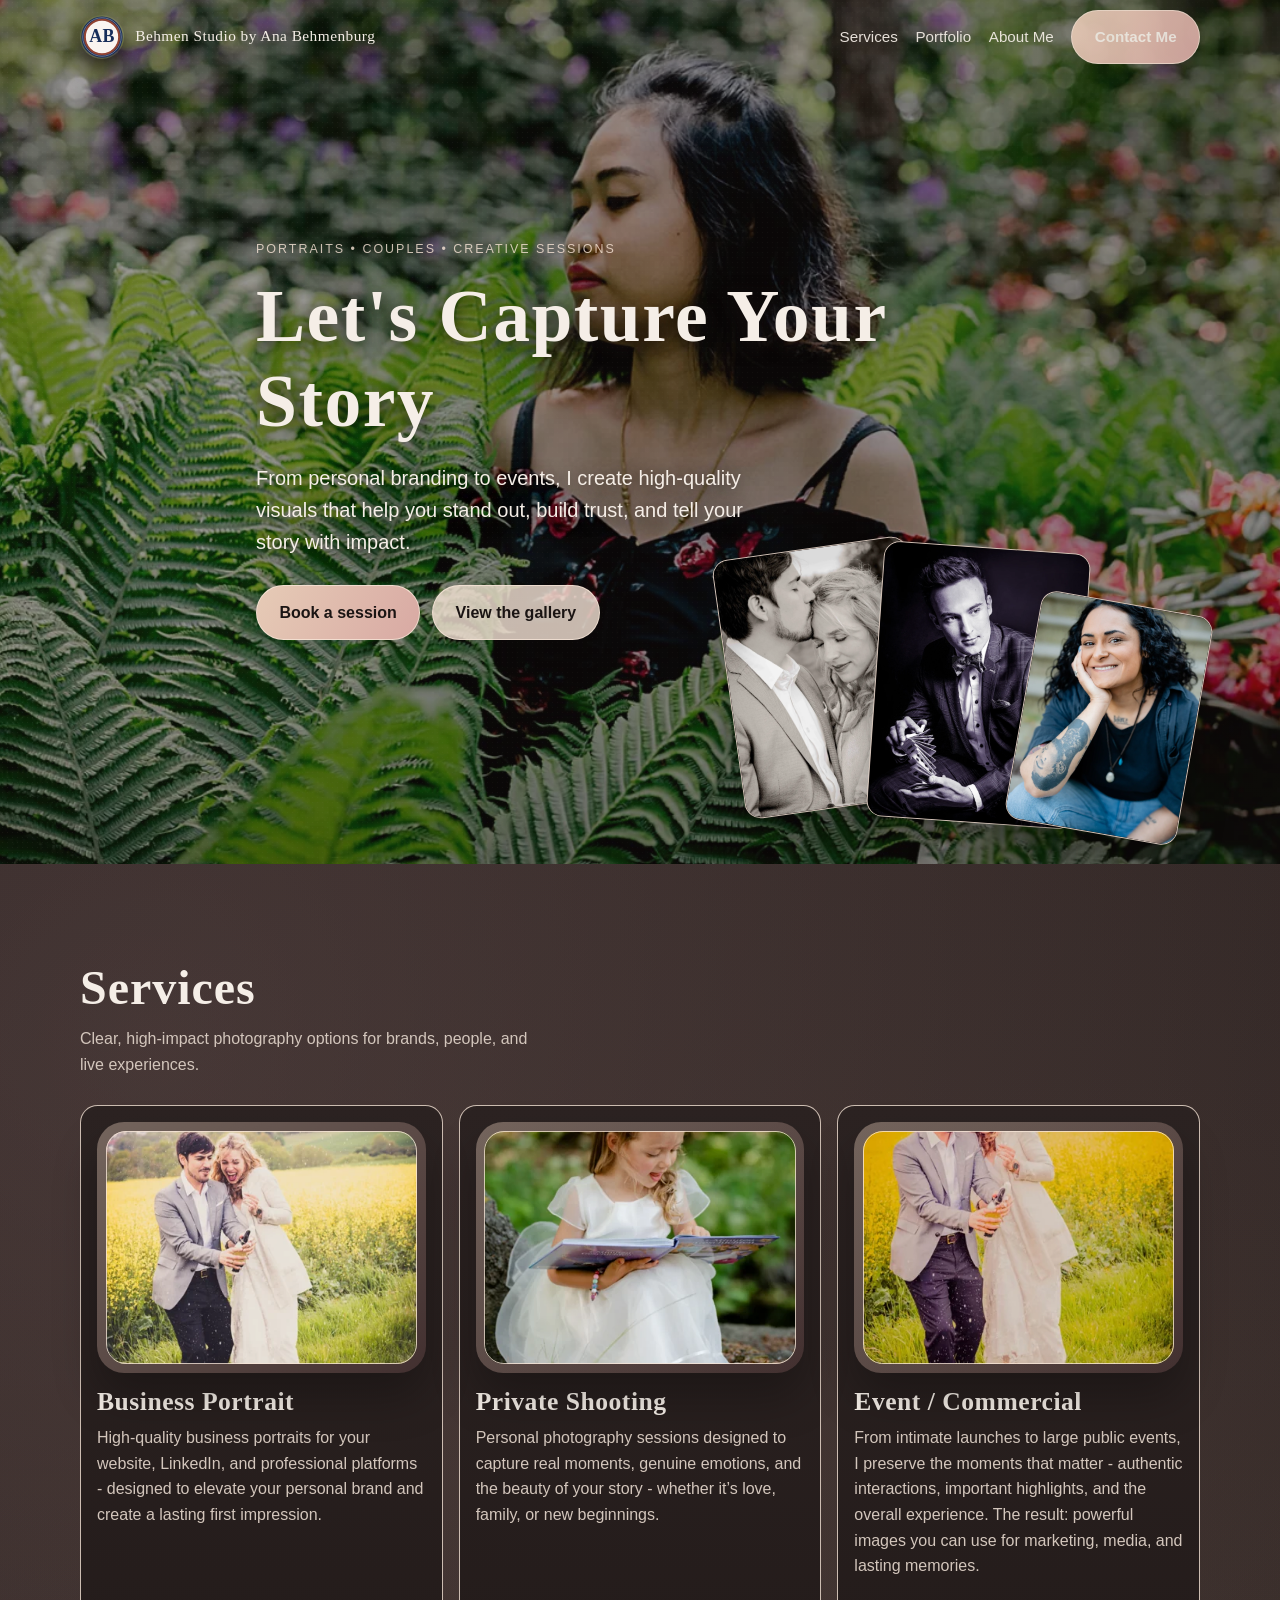
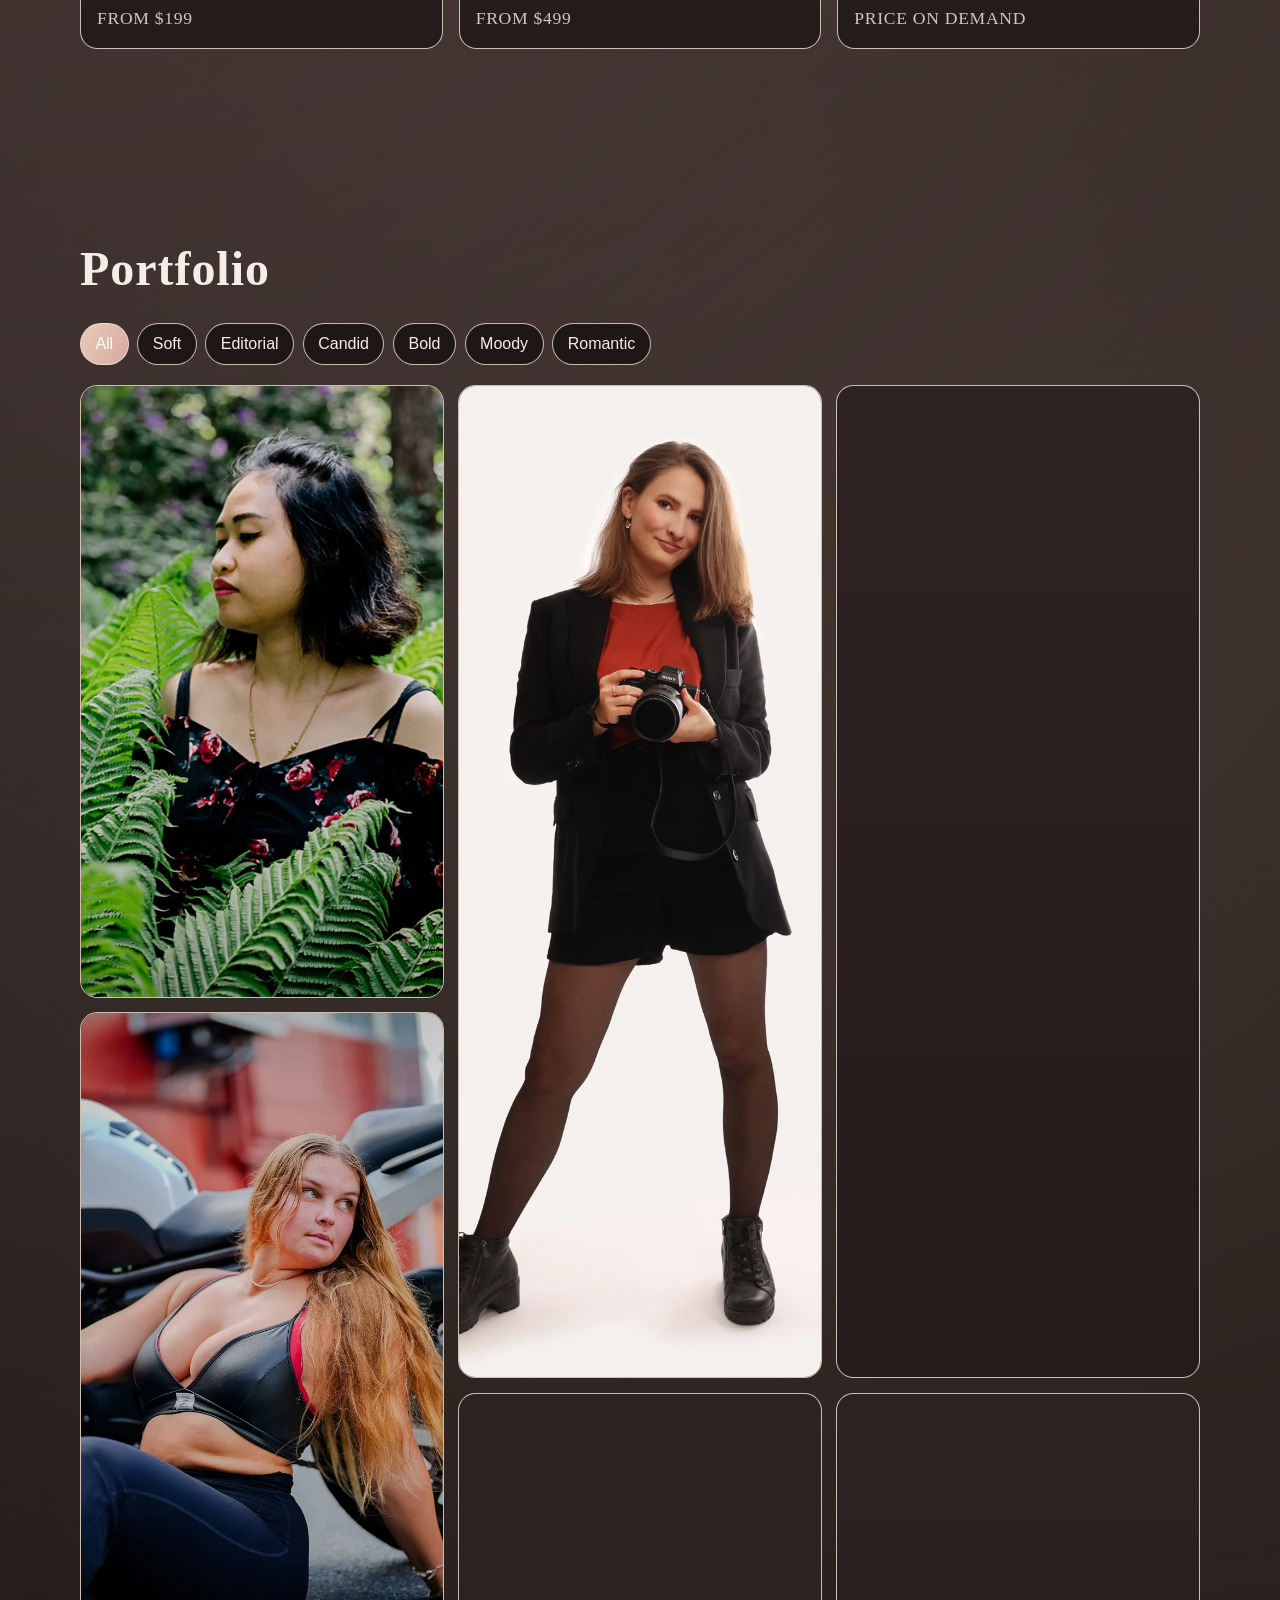
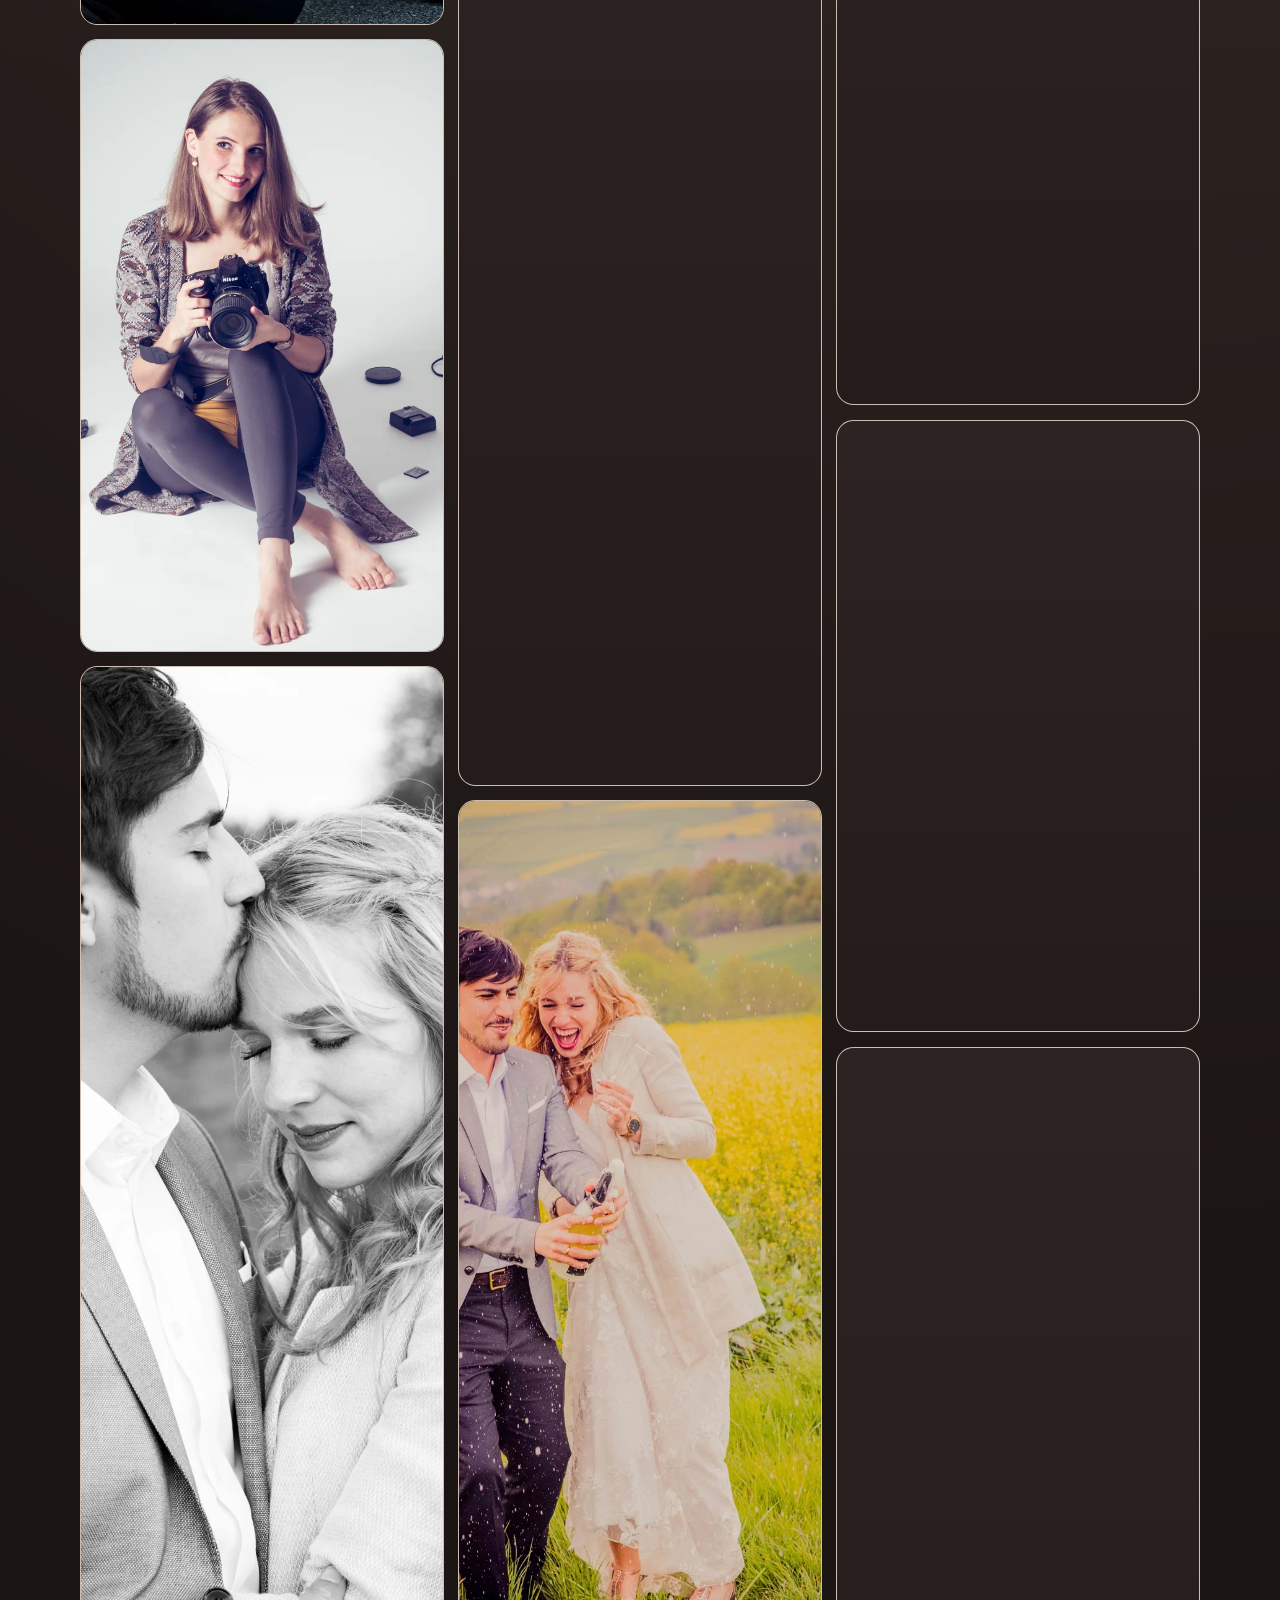
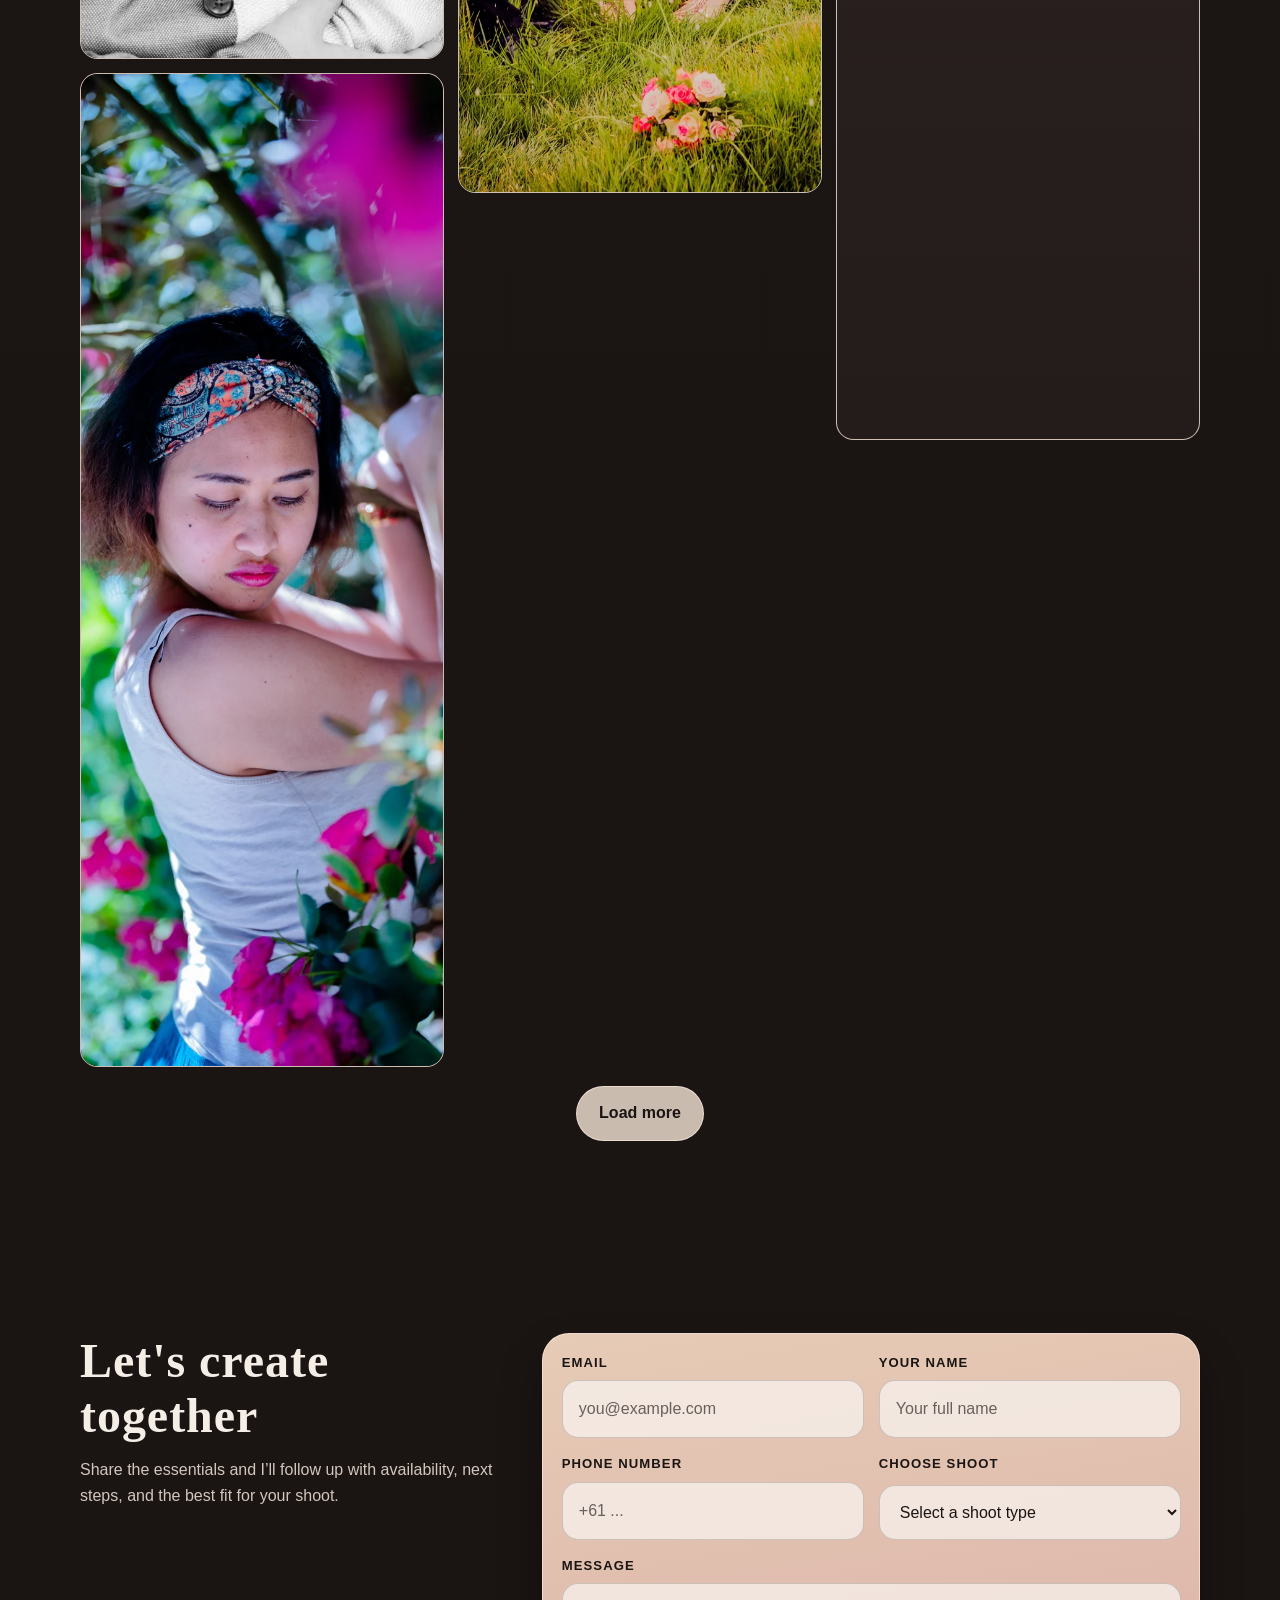
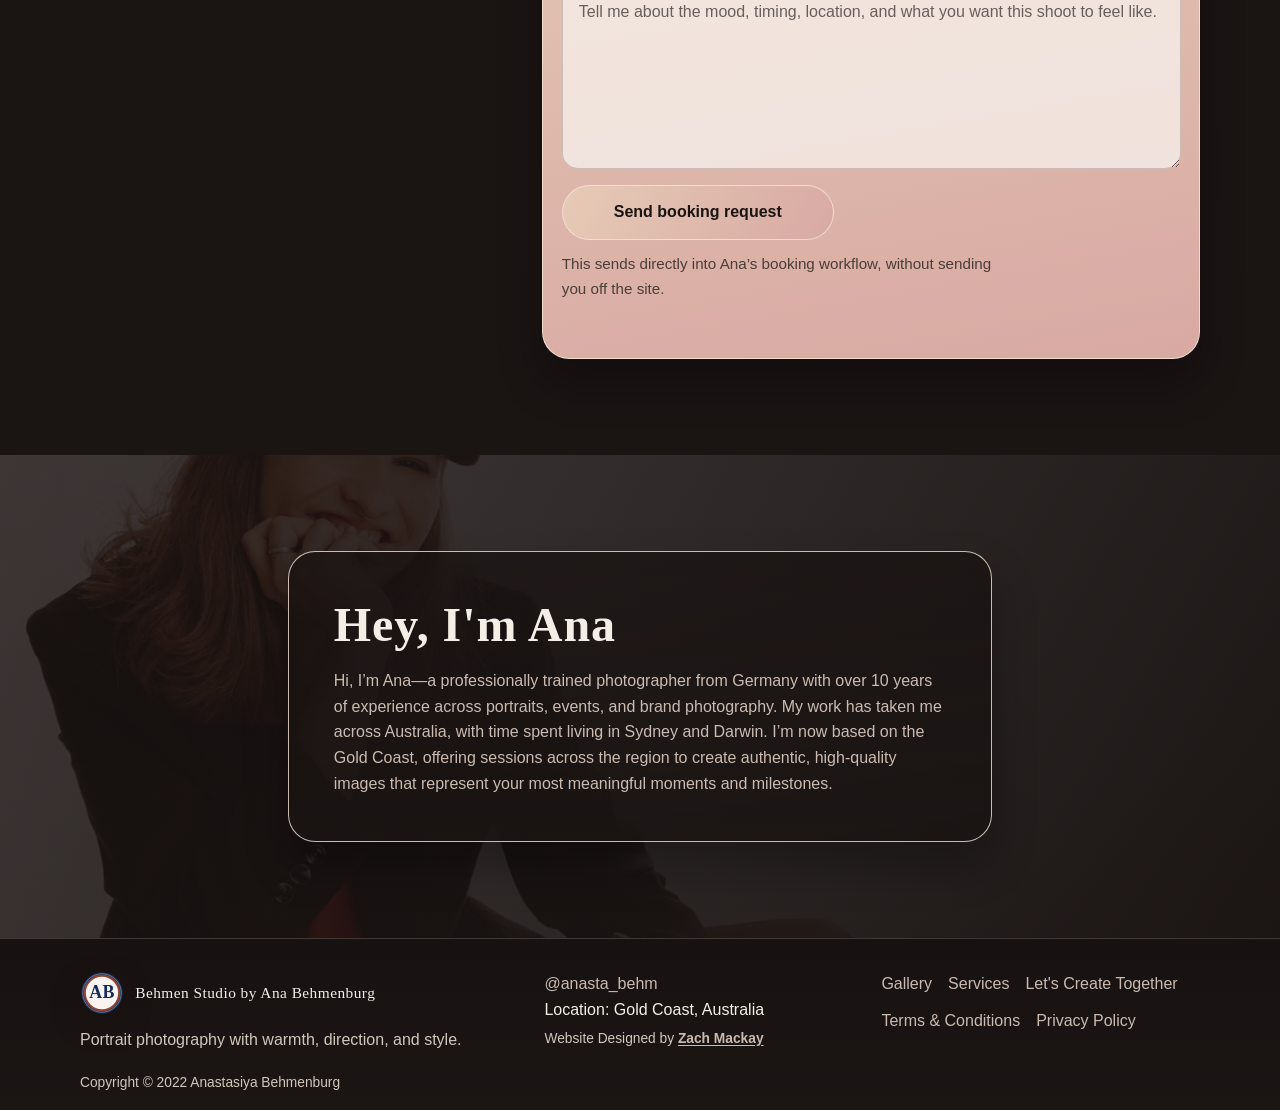
==== commit bf4f4993: "Add one-click image processing workflow" ====
--- a/index.html
+++ b/index.html
@@ -160,15 +160,8 @@
             <h2 id="mood-title">Portfolio</h2>
           </div>
 
-          <div class="filter-row" role="toolbar" aria-label="Gallery filter buttons">
-            <button class="filter-btn is-active" type="button" data-filter="All">All</button>
-            <button class="filter-btn" type="button" data-filter="Soft">Soft</button>
-            <button class="filter-btn" type="button" data-filter="Bold">Bold</button>
-            <button class="filter-btn" type="button" data-filter="Romantic">Romantic</button>
-            <button class="filter-btn" type="button" data-filter="Editorial">Editorial</button>
-            <button class="filter-btn" type="button" data-filter="Candid">Candid</button>
-            <button class="filter-btn" type="button" data-filter="Moody">Moody</button>
-          </div>
+          <!-- Portfolio filters are built automatically from the gallery data in gallery-data.js. -->
+          <div class="filter-row" id="gallery-filters" role="toolbar" aria-label="Gallery filter buttons"></div>
 
           <div class="gallery-grid" id="gallery-grid" aria-live="polite"></div>
           <div class="gallery-actions">
@@ -416,6 +409,7 @@
       <button class="lightbox-nav next" type="button" aria-label="Next image">→</button>
     </div>
 
+    <script src="gallery-data.js" defer></script>
     <script src="script.js" defer></script>
   </body>
 </html>
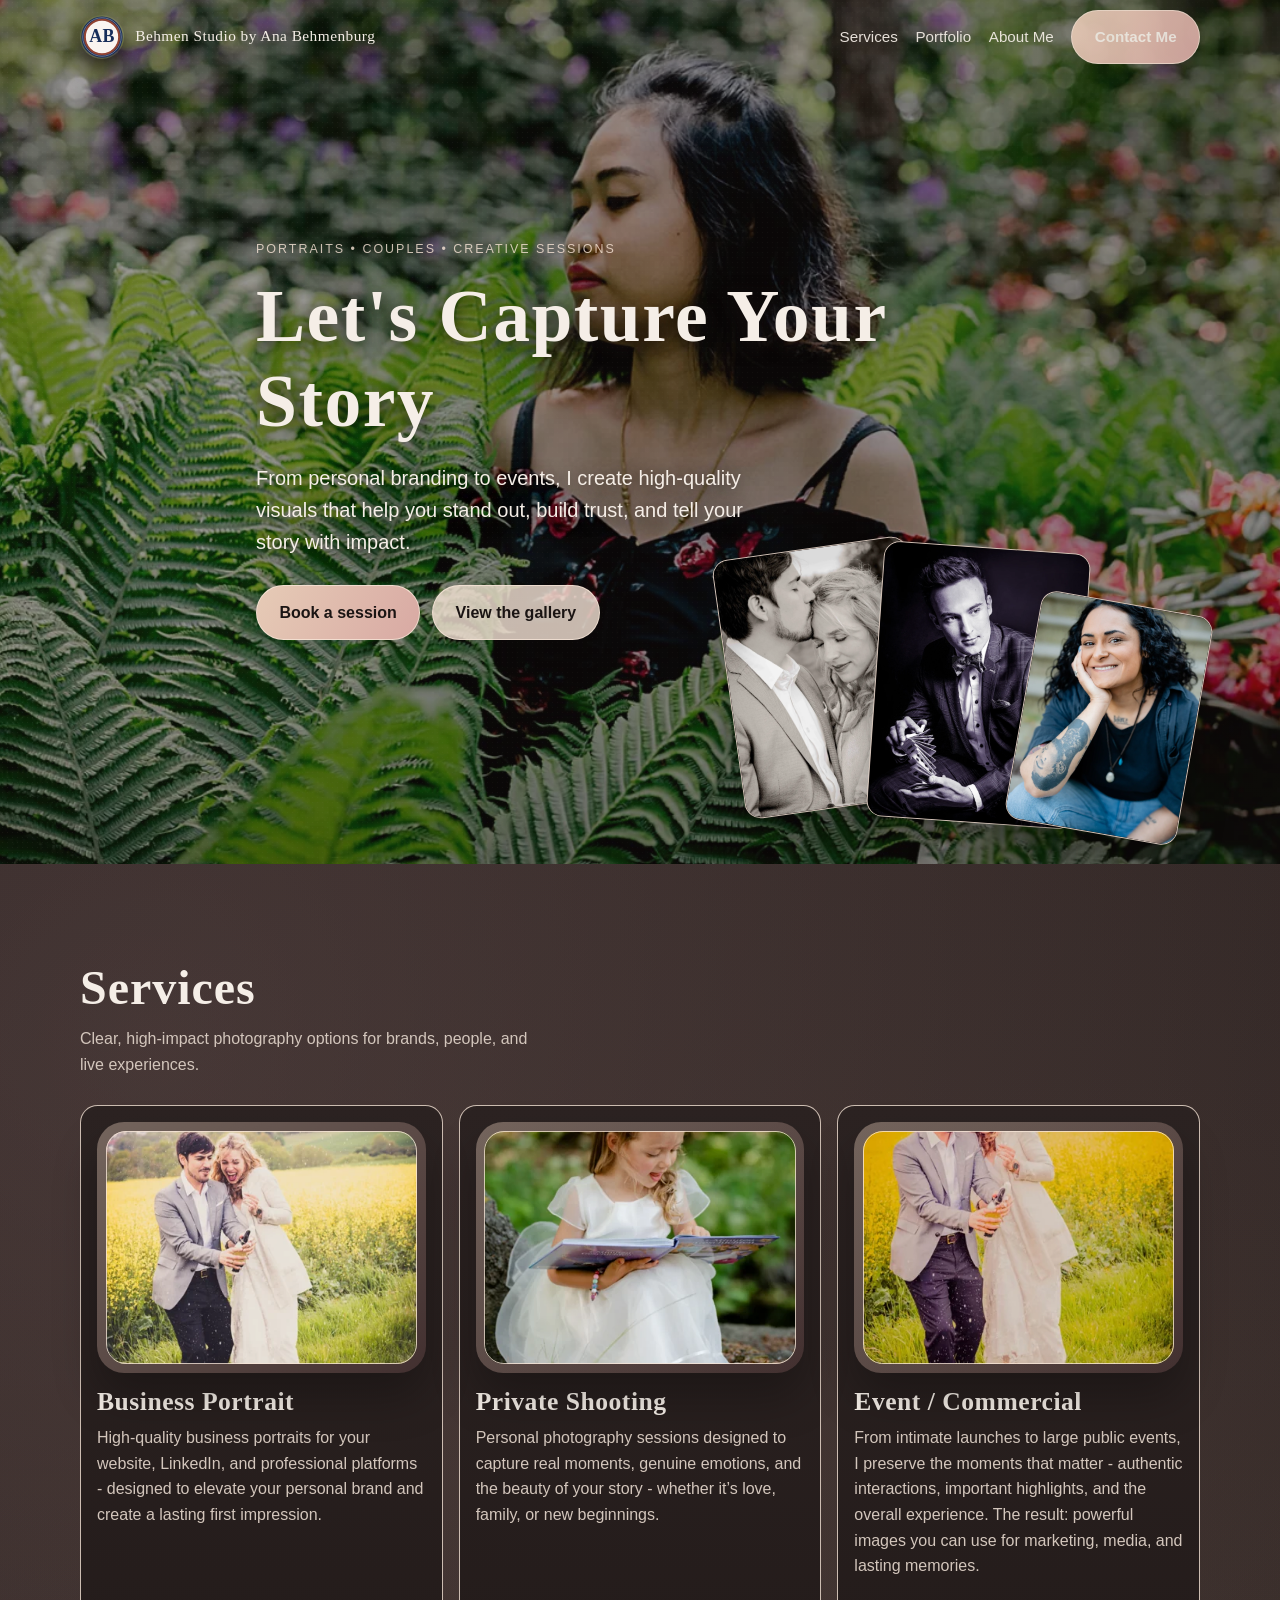
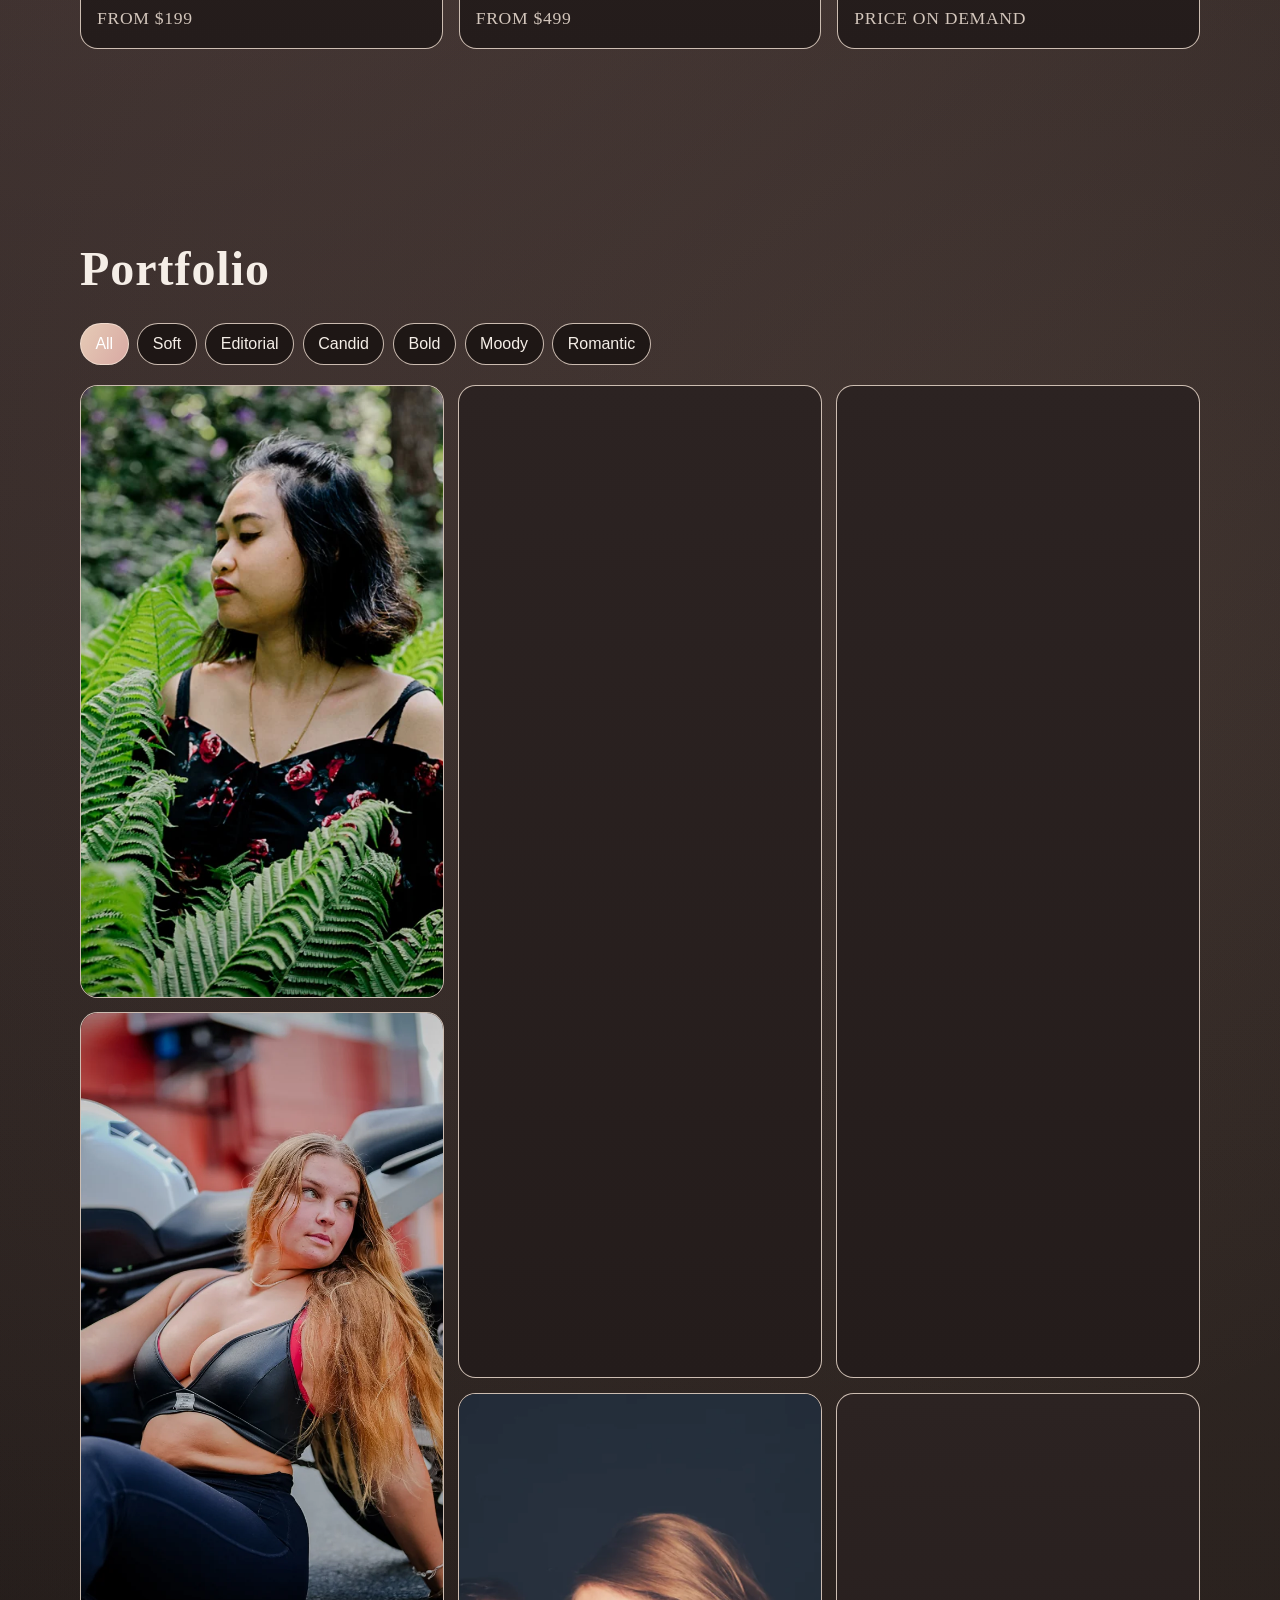
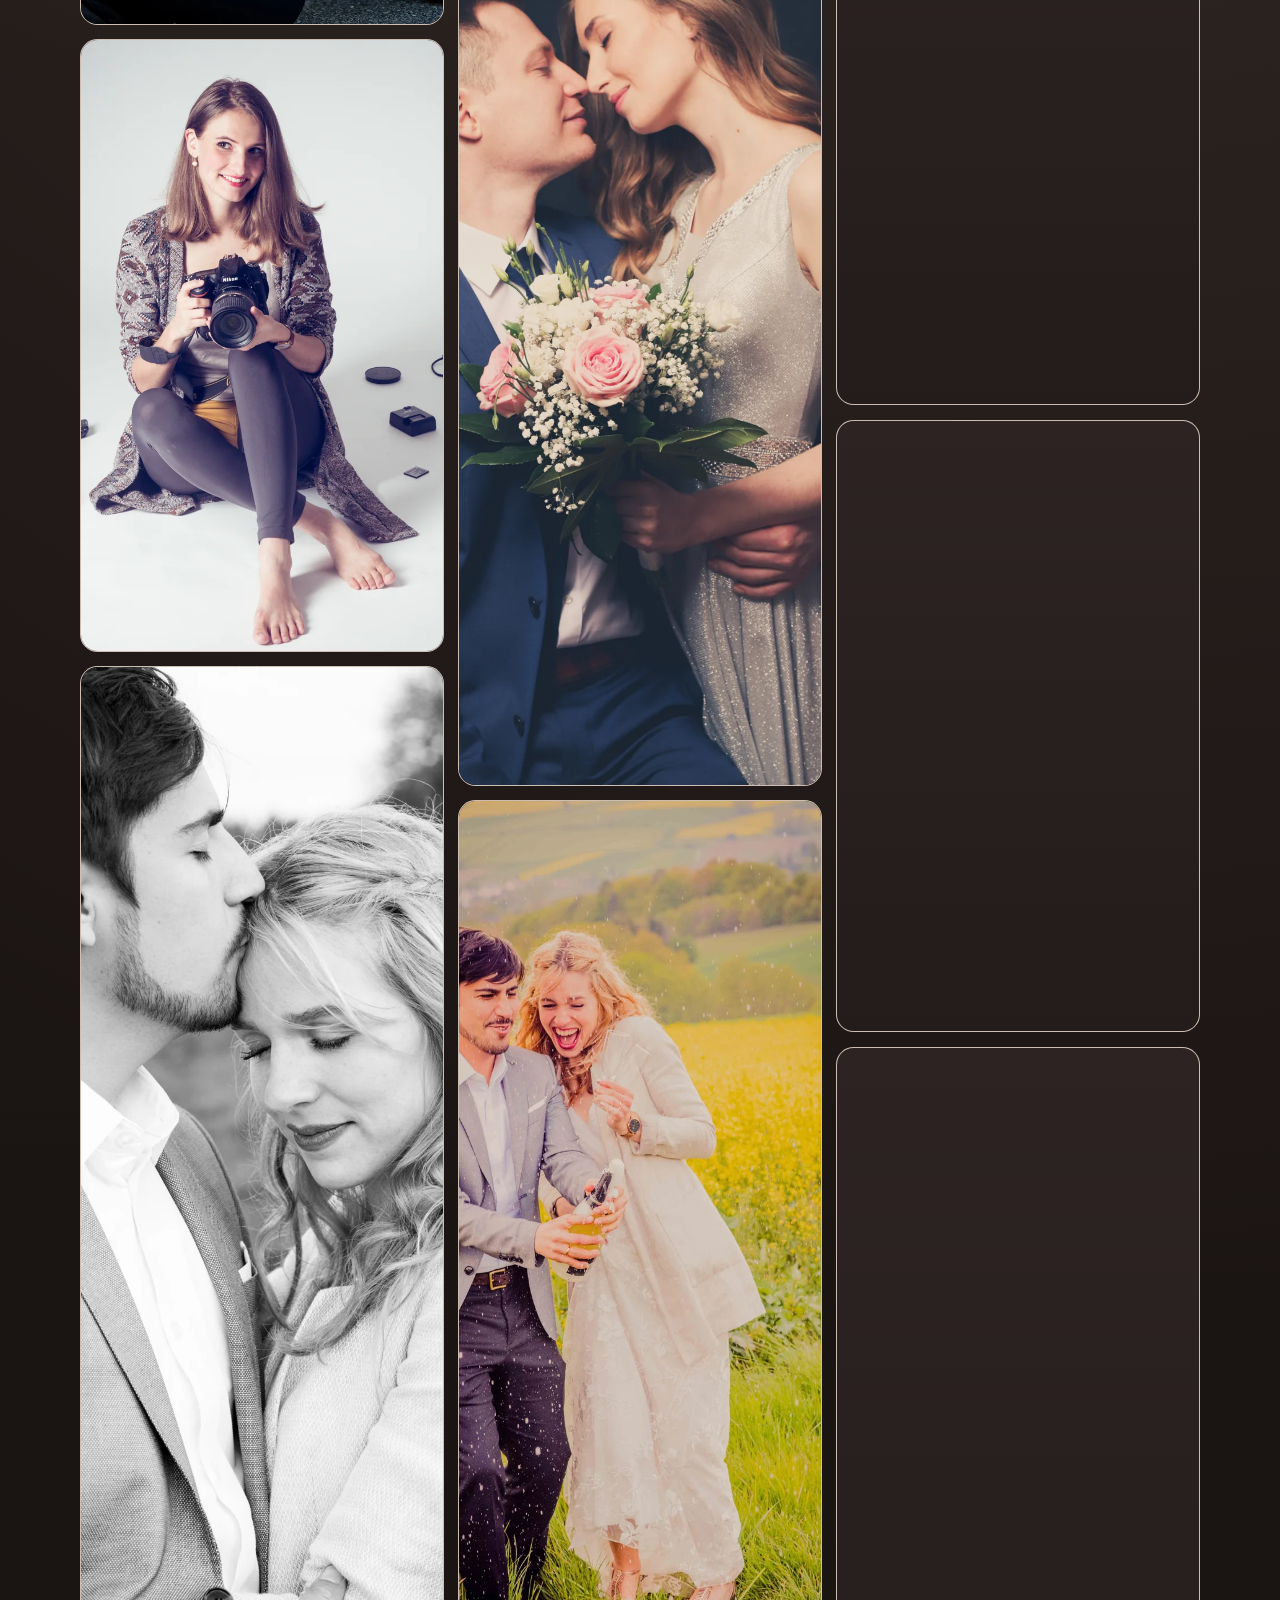
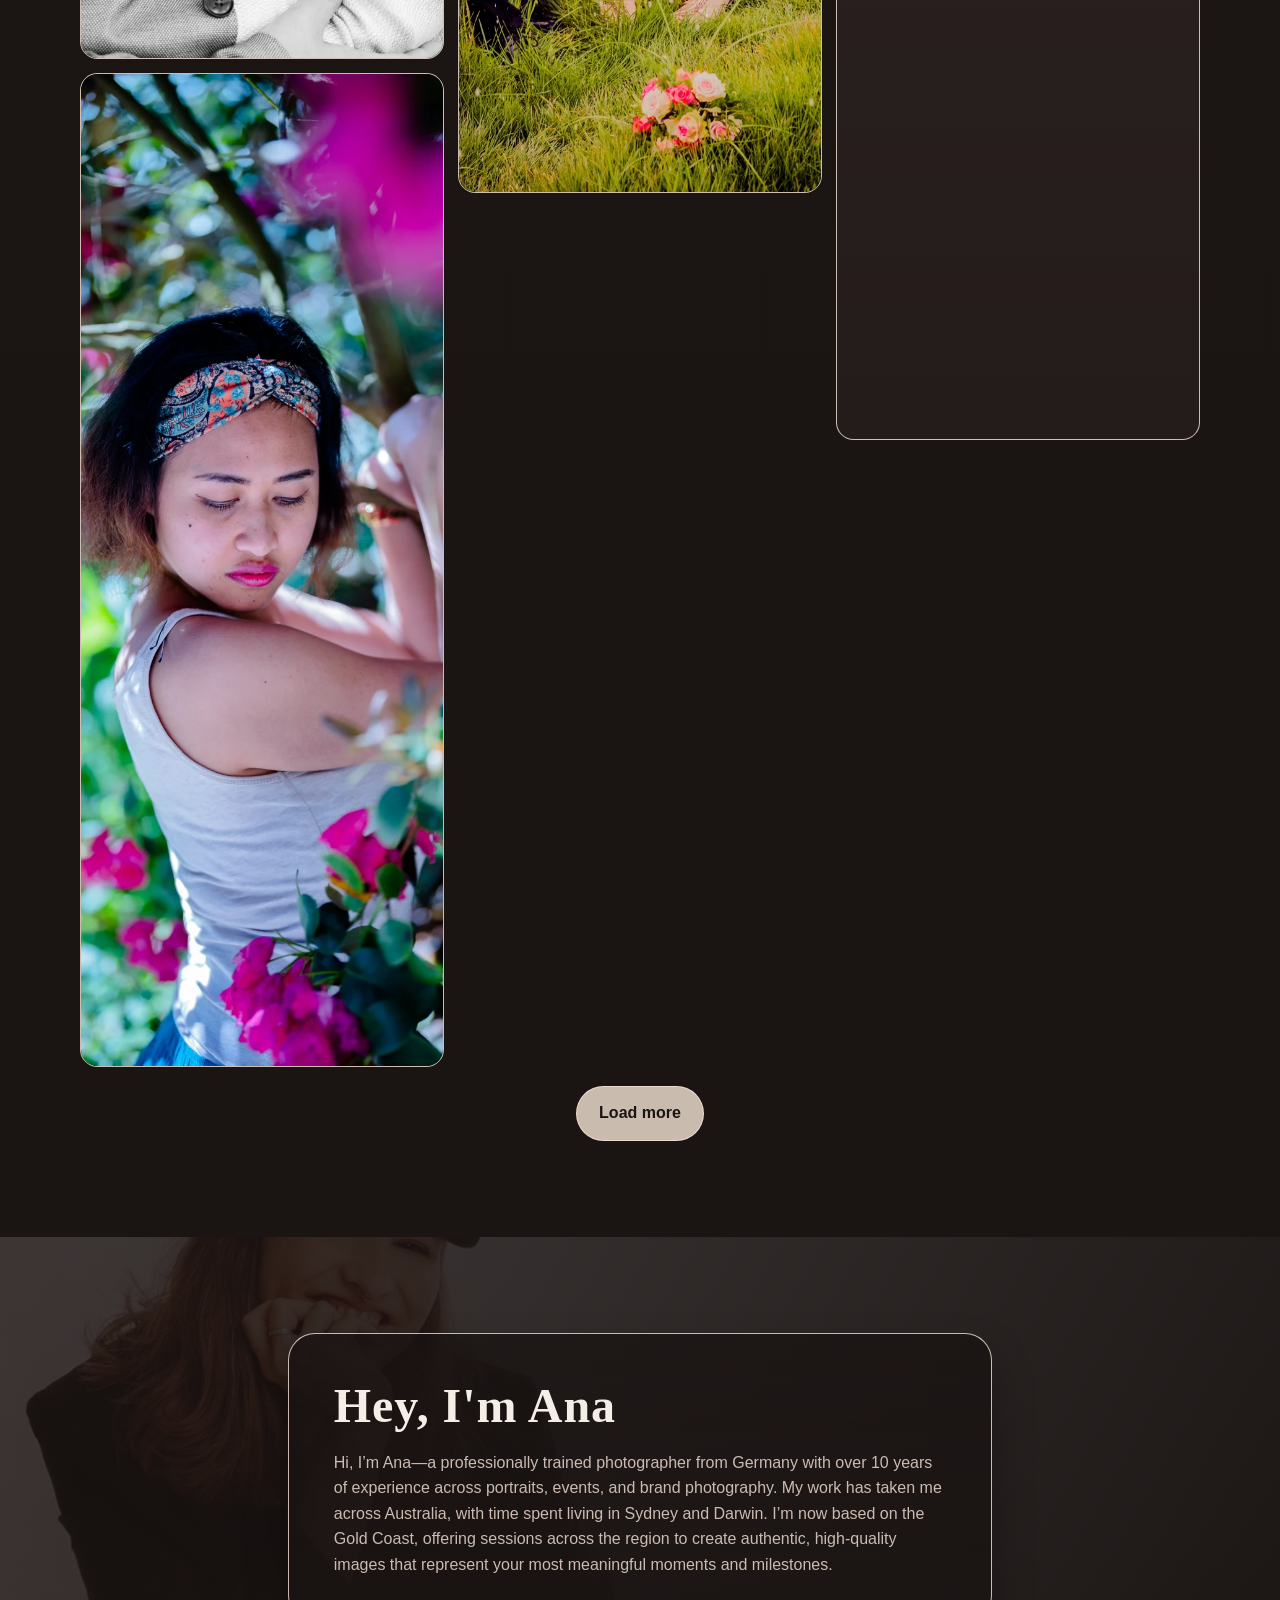
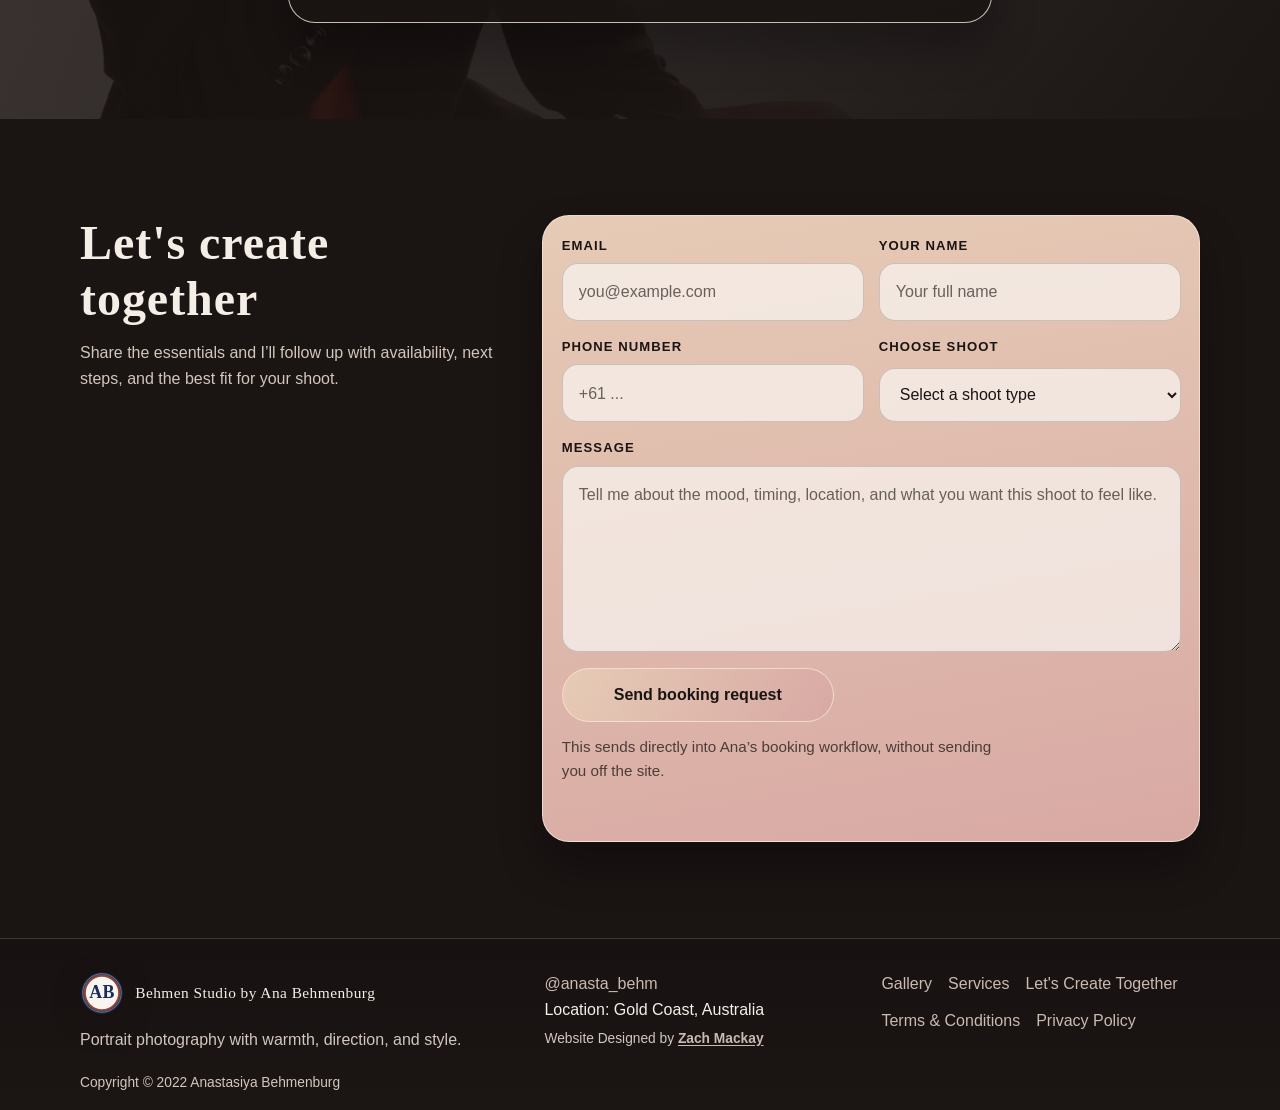
==== commit 8722d060: "Move bio section above contact form" ====
--- a/index.html
+++ b/index.html
@@ -244,6 +244,23 @@
       </section>
 
       <!-- Contact section: the visible wording can be changed here. The form is already linked to Google Forms. -->
+      <!-- About Me section: update Ana's bio text here. The background photo is set in styles.css. -->
+      <section class="closing-cta section" id="about" aria-labelledby="closing-title">
+        <div class="closing-bg" aria-hidden="true"></div>
+        <div class="container reveal closing-inner">
+          <div class="closing-bio">
+            <h2 id="closing-title">Hey, I'm Ana</h2>
+            <p>
+              Hi, I’m Ana—a professionally trained photographer from Germany with over 10 years of
+              experience across portraits, events, and brand photography. My work has taken me
+              across Australia, with time spent living in Sydney and Darwin. I’m now based on the
+              Gold Coast, offering sessions across the region to create authentic, high-quality
+              images that represent your most meaningful moments and milestones.
+            </p>
+          </div>
+        </div>
+      </section>
+
       <section class="contact section reveal" id="contact" aria-labelledby="contact-title">
         <div class="container contact-grid">
           <div class="contact-copy">
@@ -347,23 +364,6 @@
           title="Hidden booking form submission target"
         ></iframe>
       </section>
-
-      <!-- About Me section: update Ana's bio text here. The background photo is set in styles.css. -->
-      <section class="closing-cta section" id="about" aria-labelledby="closing-title">
-        <div class="closing-bg" aria-hidden="true"></div>
-        <div class="container reveal closing-inner">
-          <div class="closing-bio">
-            <h2 id="closing-title">Hey, I'm Ana</h2>
-            <p>
-              Hi, I’m Ana—a professionally trained photographer from Germany with over 10 years of
-              experience across portraits, events, and brand photography. My work has taken me
-              across Australia, with time spent living in Sydney and Darwin. I’m now based on the
-              Gold Coast, offering sessions across the region to create authentic, high-quality
-              images that represent your most meaningful moments and milestones.
-            </p>
-          </div>
-        </div>
-      </section>
     </main>
 
     <footer class="site-footer">
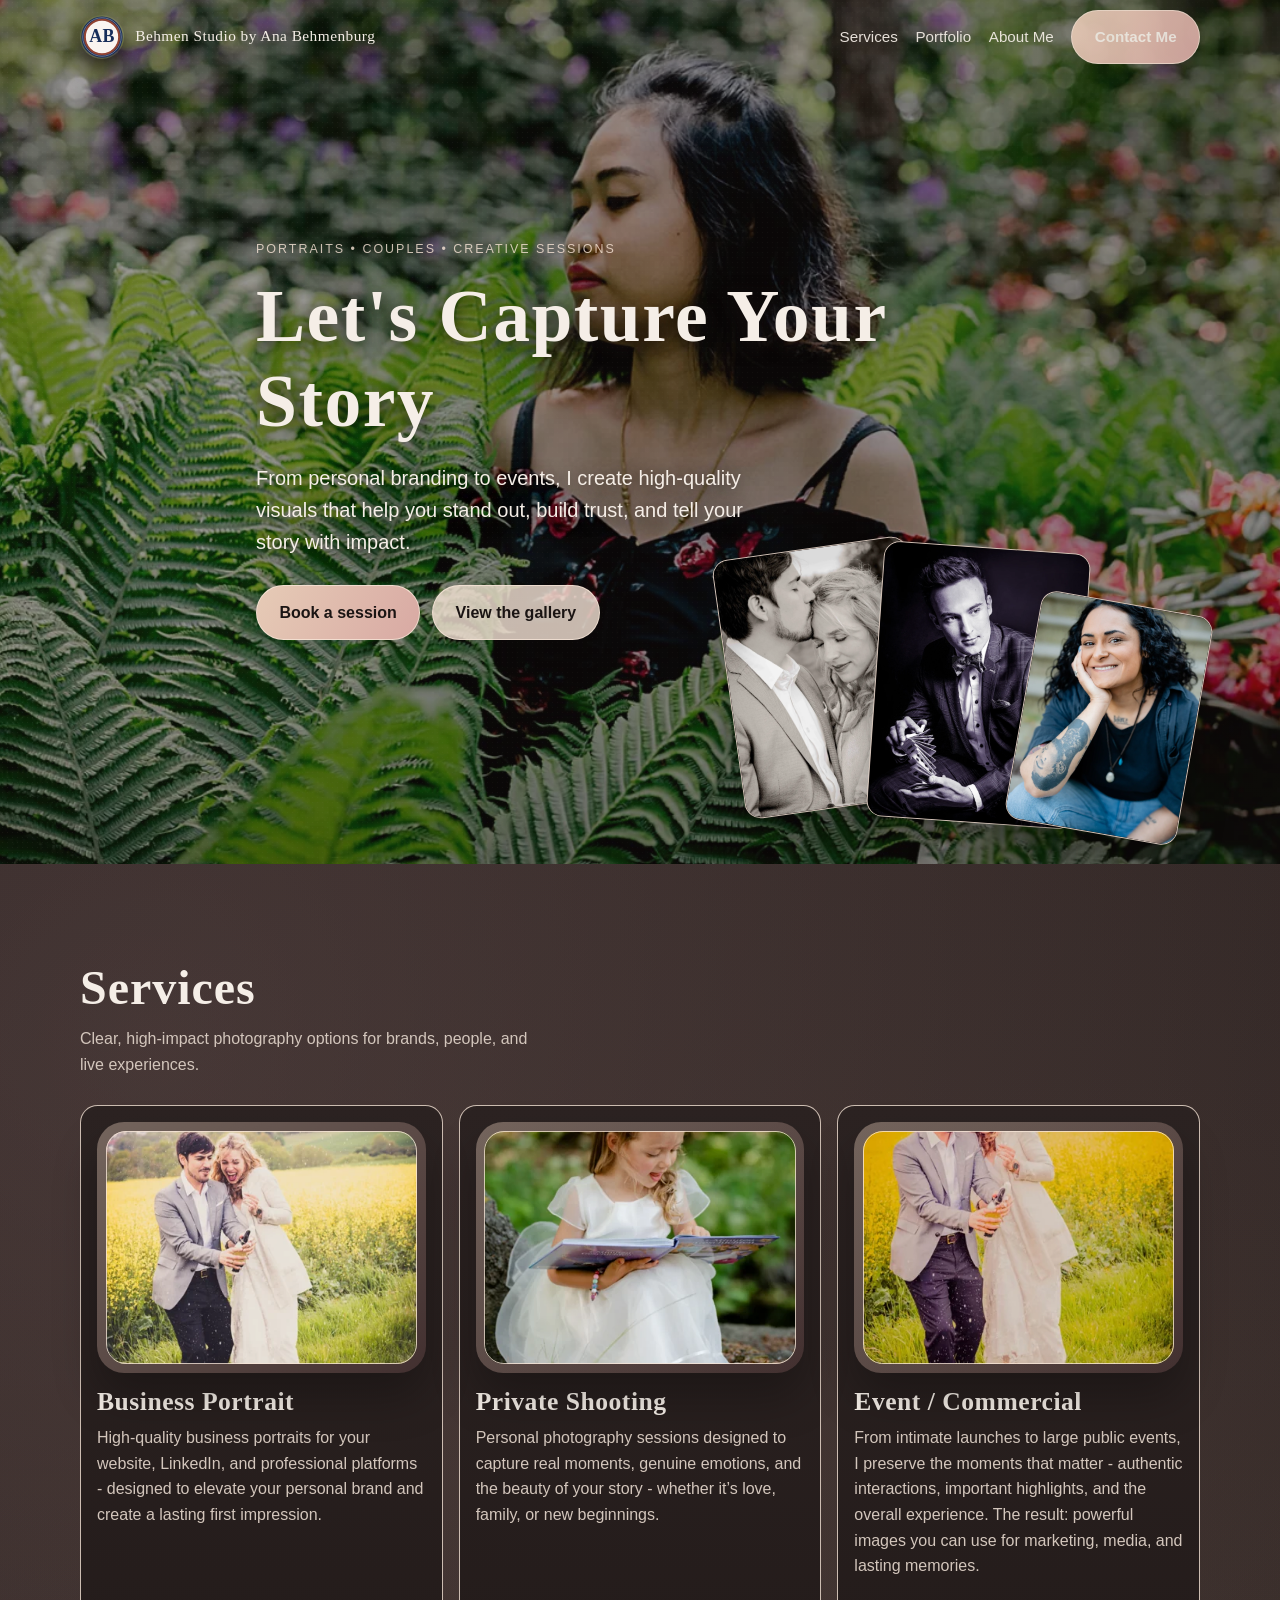
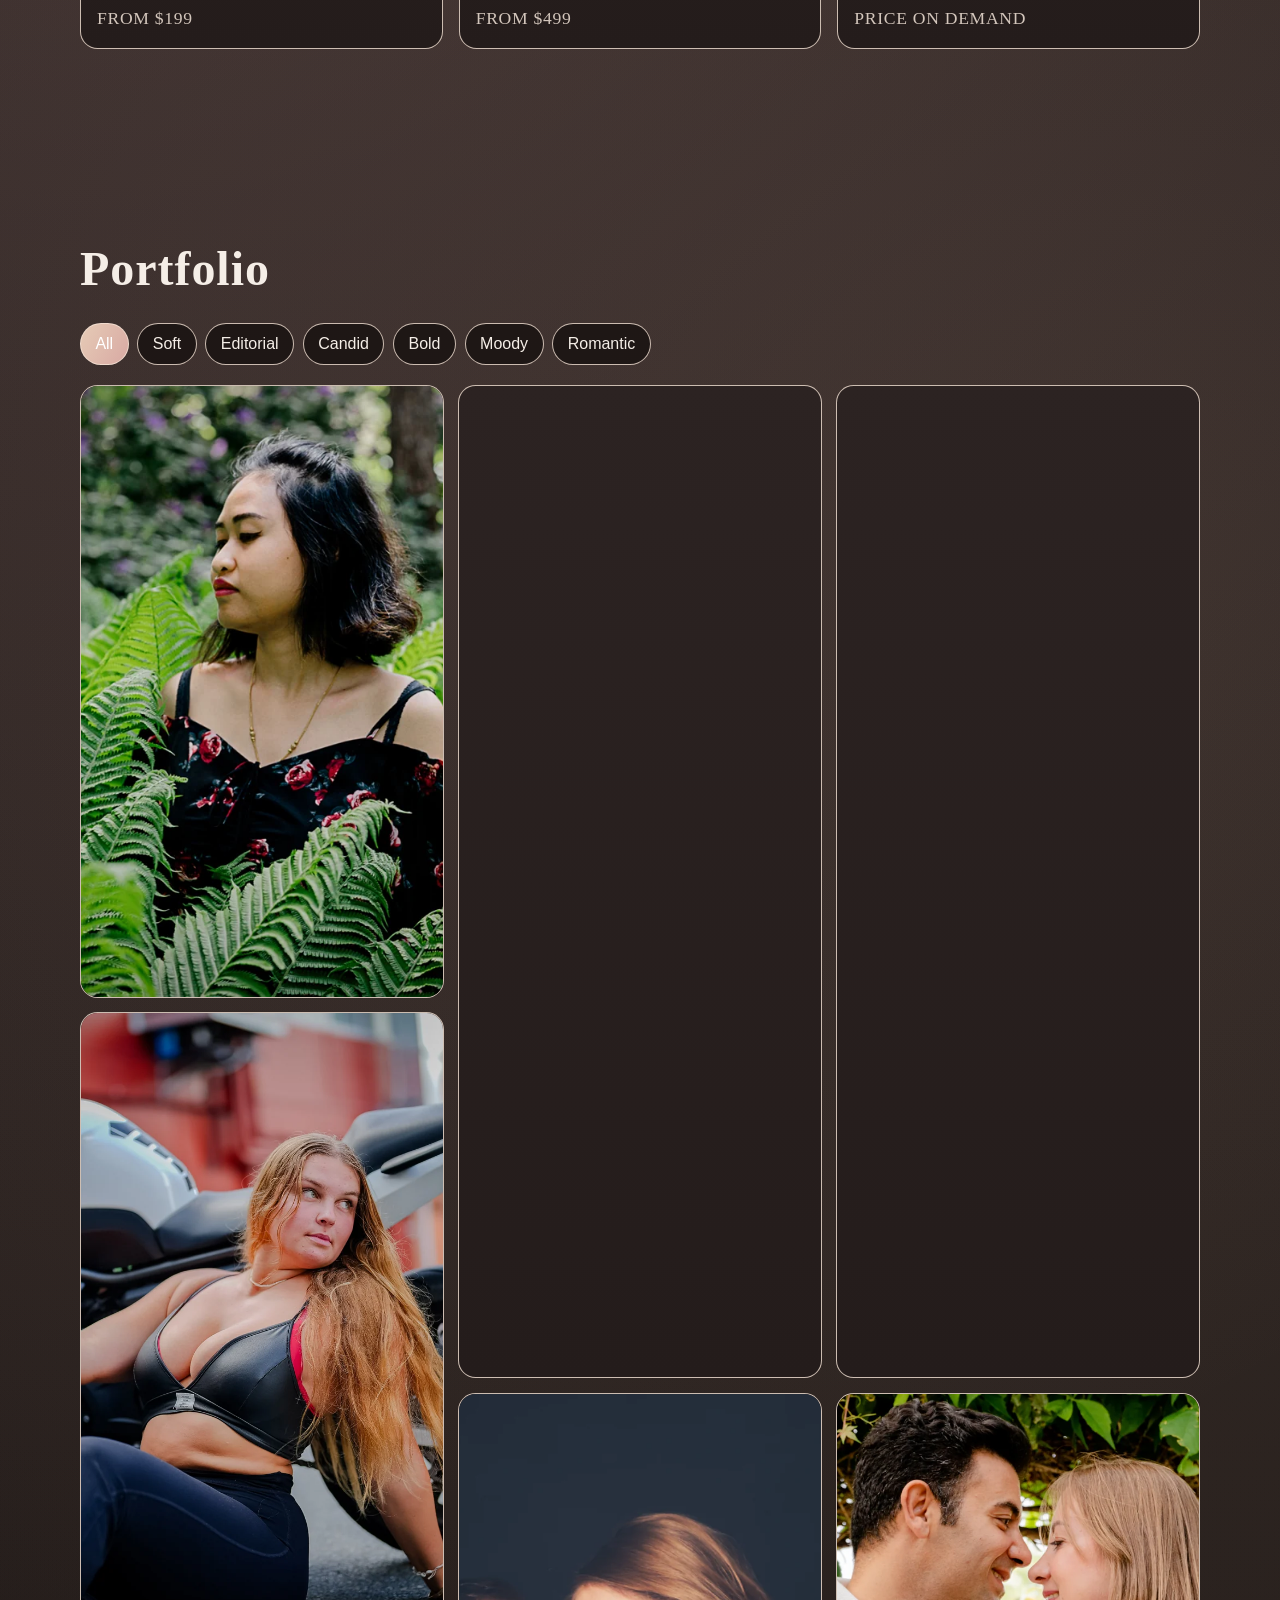
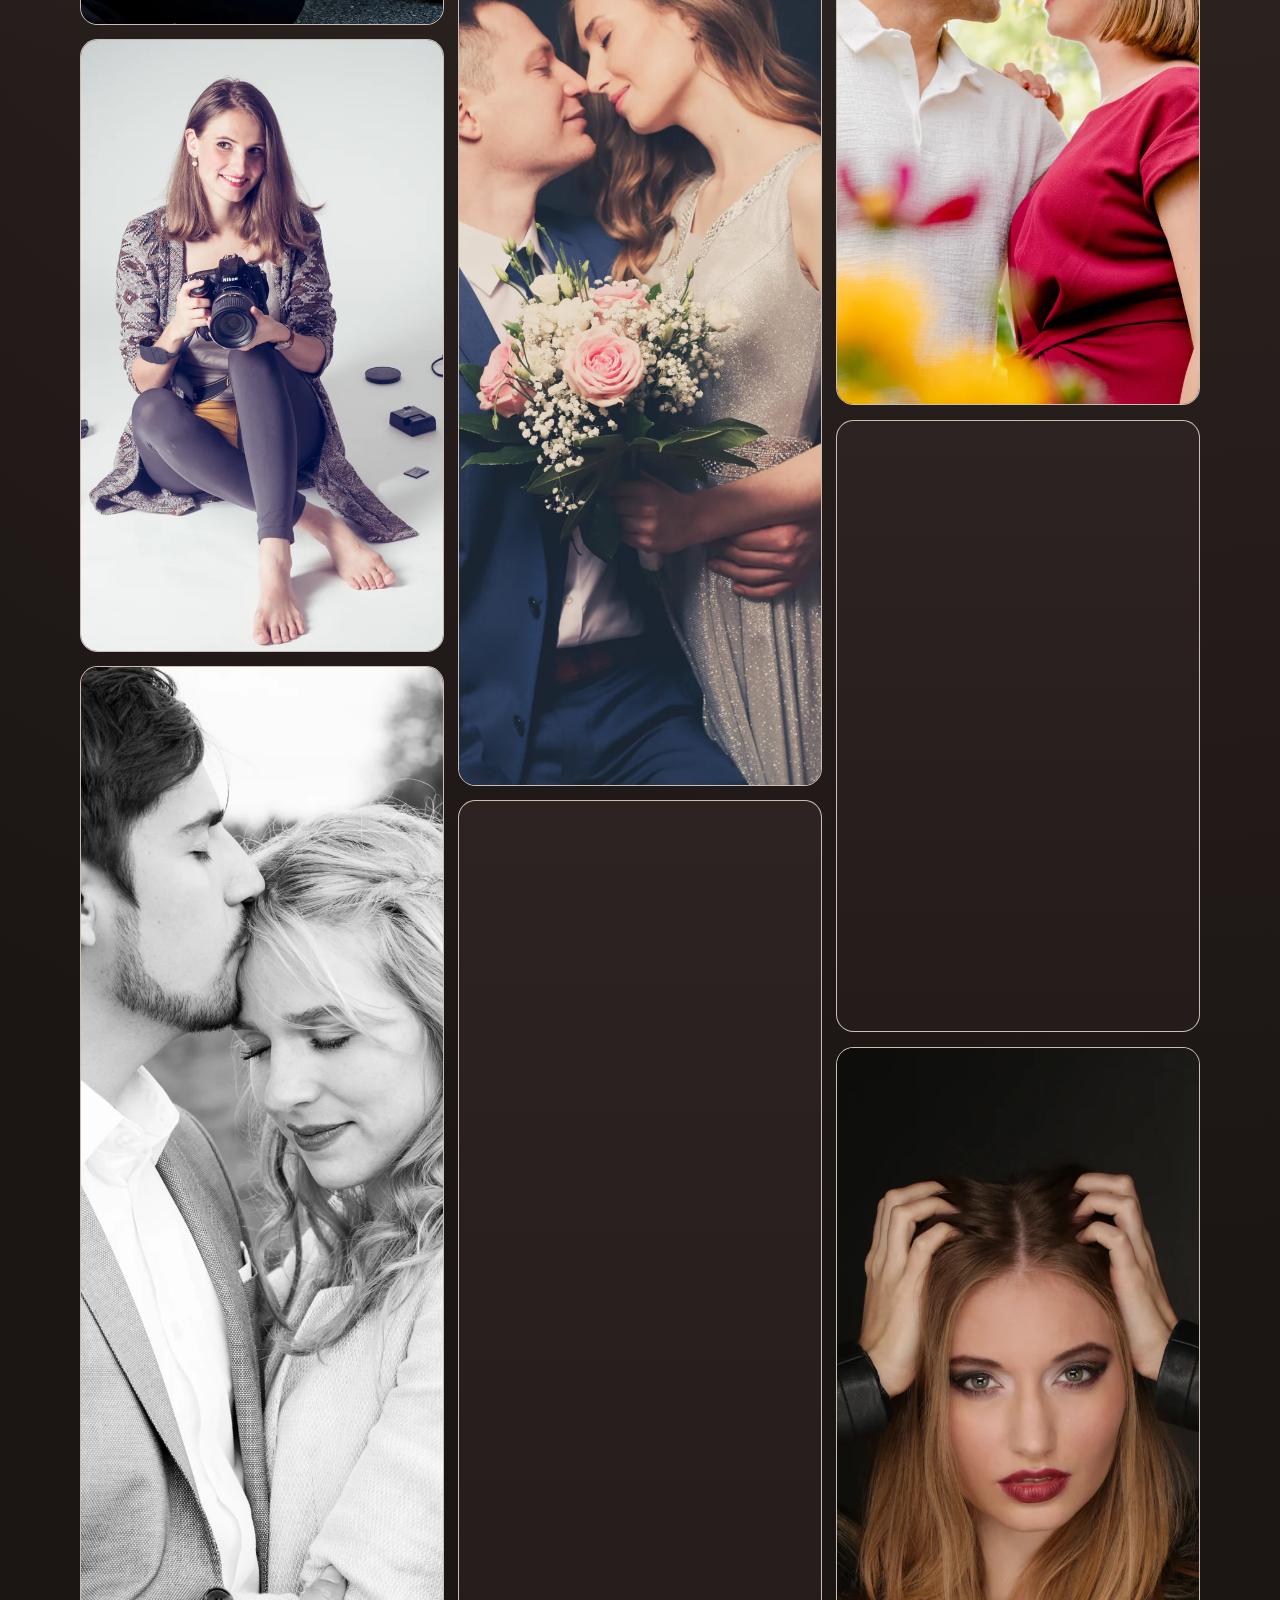
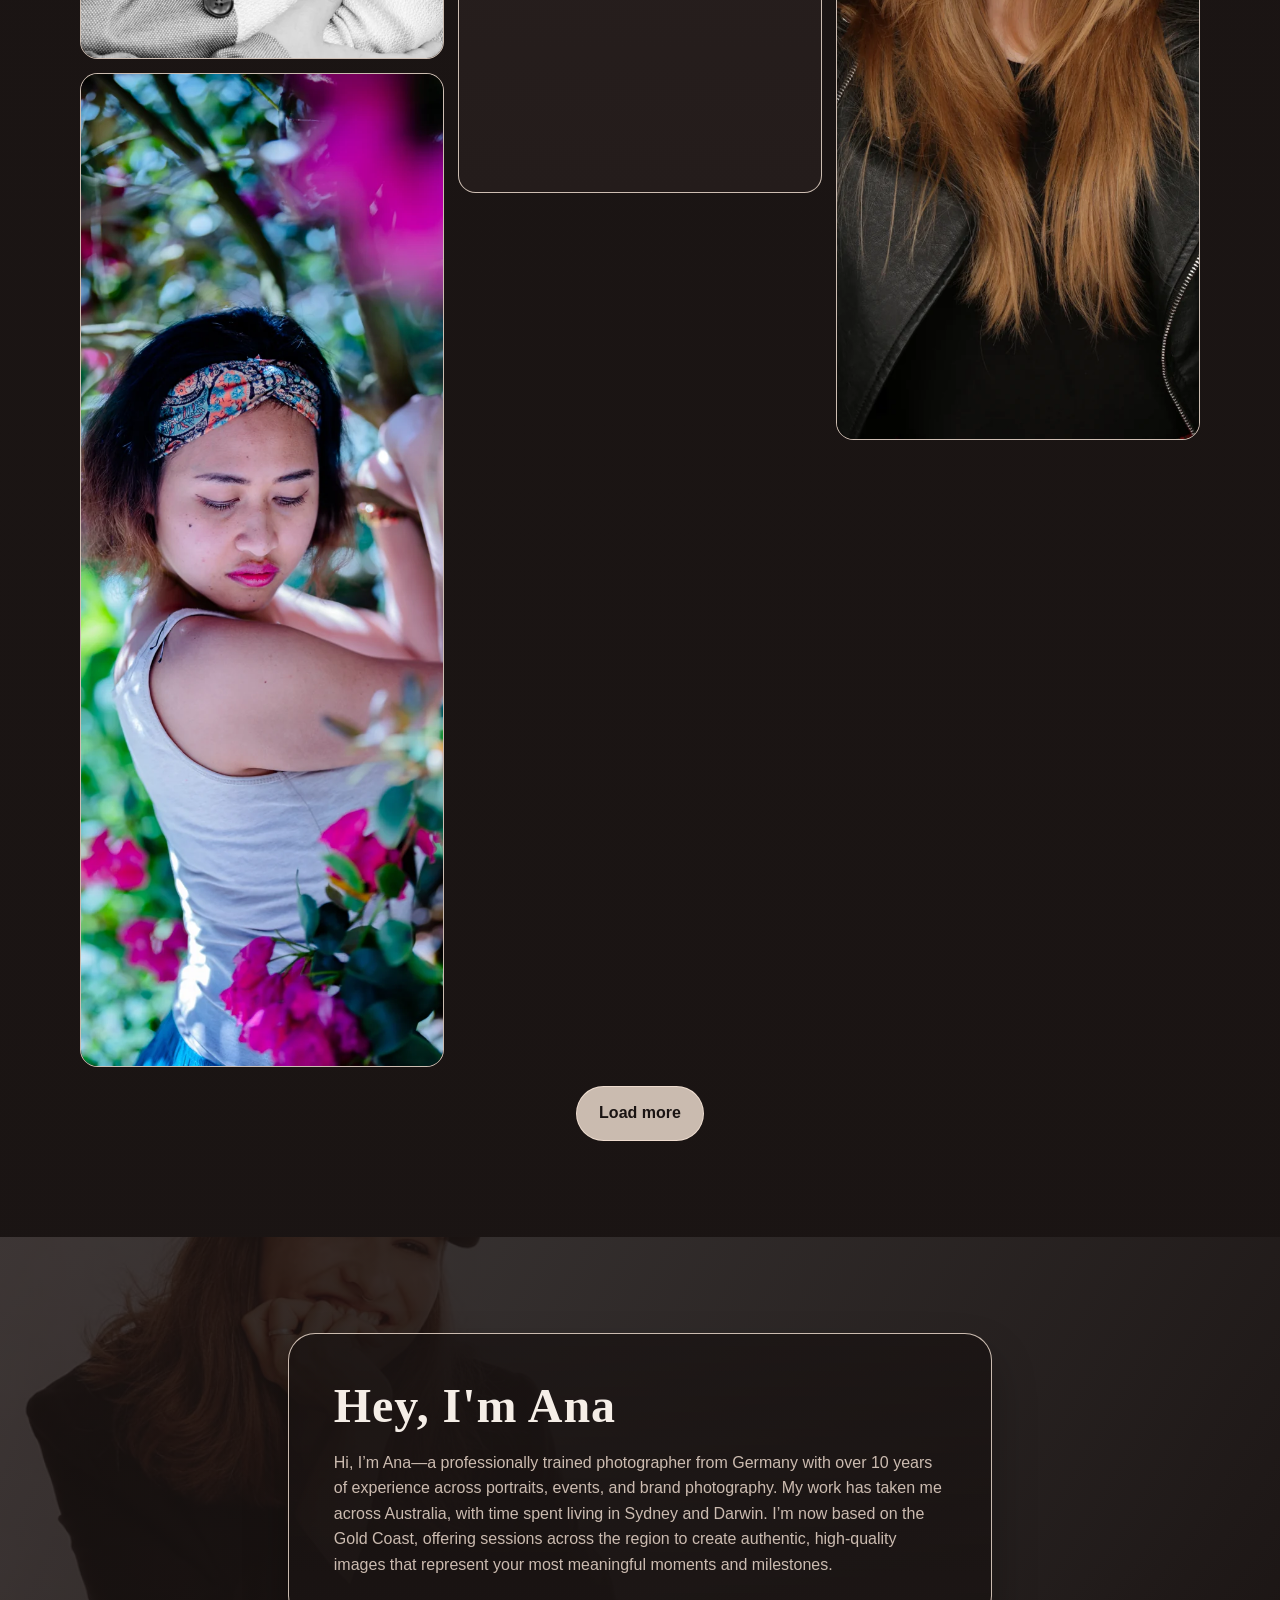
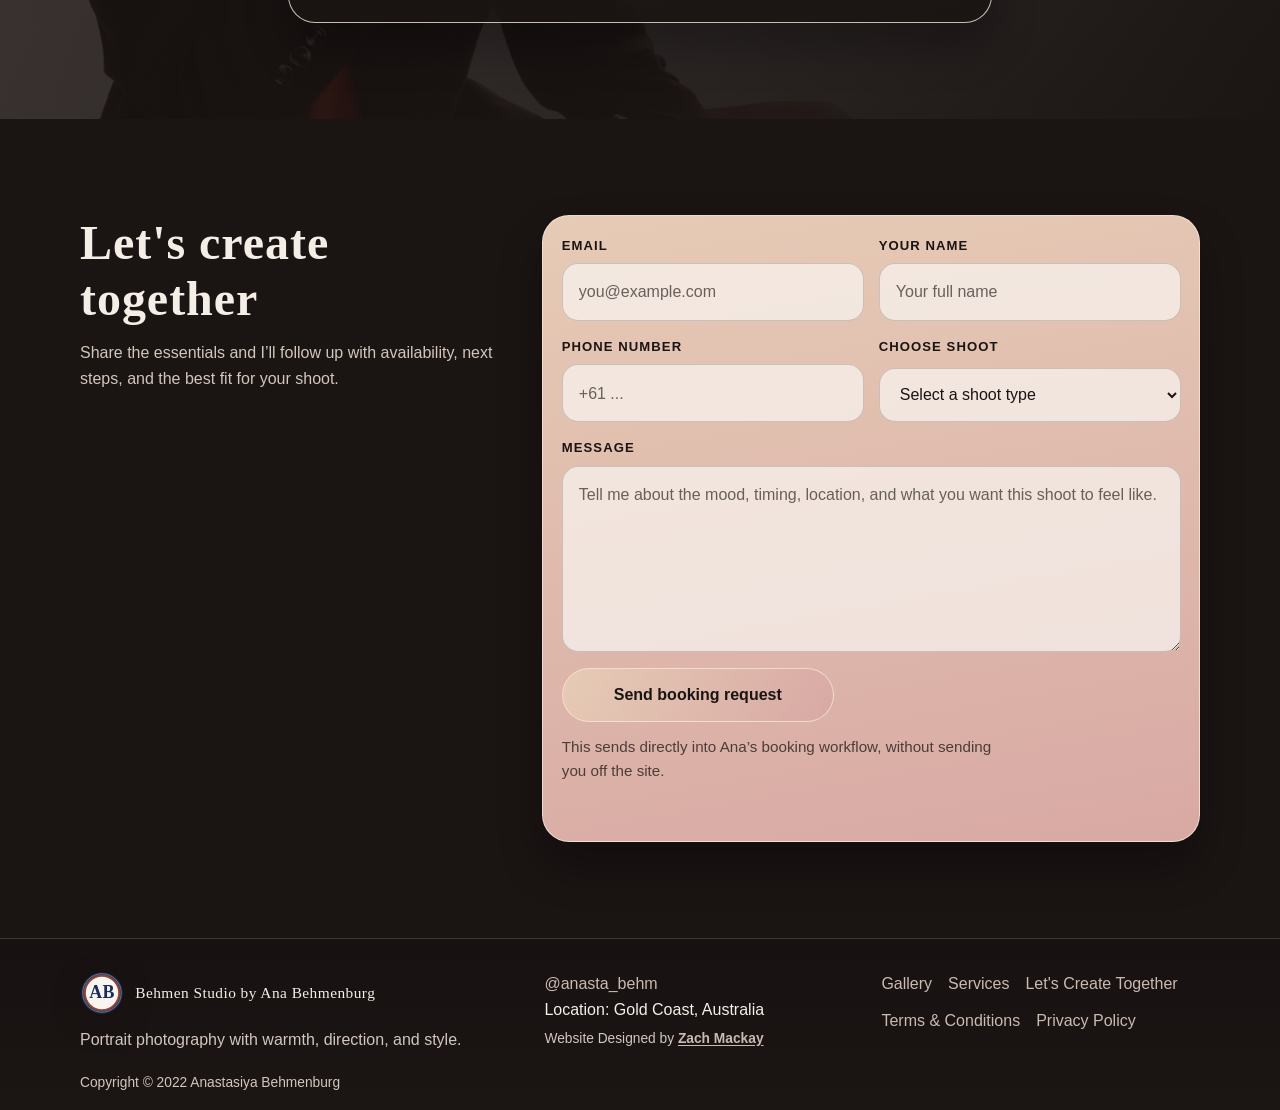
==== commit fc47eabd: "Add GitHub-backed admin gallery editor for live Pages updates" ====
--- a/index.html
+++ b/index.html
@@ -409,6 +409,84 @@
       <button class="lightbox-nav next" type="button" aria-label="Next image">→</button>
     </div>
 
+    <div class="admin-shell" id="admin-shell" aria-hidden="true" hidden>
+      <div class="admin-backdrop" data-admin-close="true"></div>
+      <aside class="admin-panel" role="dialog" aria-modal="true" aria-labelledby="admin-title">
+        <button class="admin-close" id="admin-close" type="button" aria-label="Close admin panel">×</button>
+        <h2 id="admin-title">Admin Mode</h2>
+        <p class="admin-note">
+          This admin commits image changes directly to the GitHub repository so they go live on GitHub Pages.
+        </p>
+        <p class="form-status admin-status" id="admin-status" aria-live="polite"></p>
+
+        <div id="admin-login-panel">
+          <form id="admin-login-form" class="admin-form">
+            <label class="form-label" for="admin-password">Admin password</label>
+            <input class="form-control" id="admin-password" name="admin-password" type="password" required />
+            <button class="btn btn-primary" type="submit">Unlock</button>
+          </form>
+        </div>
+
+        <div id="admin-github-panel" hidden>
+          <form id="admin-github-form" class="admin-form">
+            <h3>Connect GitHub</h3>
+            <label class="form-label" for="admin-github-token">GitHub token (repo contents write)</label>
+            <input class="form-control" id="admin-github-token" type="password" required />
+
+            <label class="form-label" for="admin-github-owner">Repo owner</label>
+            <input class="form-control" id="admin-github-owner" type="text" value="AnBehmen" required />
+
+            <label class="form-label" for="admin-github-repo">Repo name</label>
+            <input class="form-control" id="admin-github-repo" type="text" value="behmenstudio" required />
+
+            <label class="form-label" for="admin-github-branch">Branch</label>
+            <input class="form-control" id="admin-github-branch" type="text" value="main" required />
+
+            <button class="btn btn-primary" type="submit">Connect</button>
+          </form>
+        </div>
+
+        <div id="admin-work-panel" hidden>
+          <form id="admin-upload-form" class="admin-form">
+            <h3>Add Image</h3>
+            <label class="form-label" for="admin-image-file">Upload image file</label>
+            <input class="form-control" id="admin-image-file" type="file" accept="image/*" />
+
+            <label class="form-label" for="admin-src-path">Or image path / URL</label>
+            <input
+              class="form-control"
+              id="admin-src-path"
+              type="text"
+              placeholder="assets/images/web/new-image.webp"
+            />
+
+            <label class="form-label" for="admin-alt">Alt text</label>
+            <input class="form-control" id="admin-alt" type="text" required />
+
+            <label class="form-label" for="admin-category">Category</label>
+            <select class="form-control" id="admin-category"></select>
+
+            <label class="form-label" for="admin-mood">Mood</label>
+            <select class="form-control" id="admin-mood"></select>
+
+            <label class="form-label" for="admin-span">Grid span</label>
+            <input class="form-control" id="admin-span" type="number" min="20" max="56" value="36" />
+
+            <button class="btn btn-primary" type="submit">Add to Gallery</button>
+          </form>
+
+          <div class="admin-toolbar">
+            <button class="btn btn-secondary" id="admin-refresh-gallery" type="button">Refresh from GitHub</button>
+            <button class="btn btn-secondary" id="admin-logout" type="button">Lock</button>
+          </div>
+
+          <div class="admin-gallery-list" id="admin-gallery-list"></div>
+        </div>
+
+        <input id="admin-replace-file" type="file" accept="image/*" hidden />
+      </aside>
+    </div>
+
     <script src="gallery-data.js" defer></script>
     <script src="script.js" defer></script>
   </body>
--- a/styles.css
+++ b/styles.css
@@ -1118,6 +1118,119 @@
   right: 1rem;
 }
 
+body.admin-open {
+  overflow: hidden;
+}
+
+.admin-shell {
+  position: fixed;
+  inset: 0;
+  z-index: 260;
+}
+
+.admin-backdrop {
+  position: absolute;
+  inset: 0;
+  background: rgba(12, 10, 10, 0.7);
+}
+
+.admin-panel {
+  position: absolute;
+  top: 1rem;
+  right: 1rem;
+  width: min(32rem, calc(100vw - 2rem));
+  max-height: calc(100vh - 2rem);
+  overflow: auto;
+  border: 1px solid var(--white-soft);
+  border-radius: var(--radius-lg);
+  background: linear-gradient(180deg, rgba(24, 18, 17, 0.98), rgba(20, 16, 15, 0.98));
+  box-shadow: var(--shadow);
+  padding: 1rem;
+}
+
+.admin-close {
+  position: absolute;
+  top: 0.7rem;
+  right: 0.7rem;
+  border: 1px solid var(--white-soft);
+  background: var(--charcoal-soft);
+  color: var(--white);
+  border-radius: 999px;
+  width: 2.1rem;
+  height: 2.1rem;
+  cursor: pointer;
+}
+
+.admin-panel h2 {
+  margin-right: 2.4rem;
+}
+
+.admin-note {
+  color: var(--muted);
+  font-size: 0.9rem;
+}
+
+.admin-status {
+  margin-bottom: 0.9rem;
+}
+
+.admin-form {
+  display: grid;
+  gap: 0.6rem;
+}
+
+.admin-toolbar {
+  display: flex;
+  flex-wrap: wrap;
+  gap: 0.55rem;
+  margin-top: 1rem;
+}
+
+.admin-gallery-list {
+  margin-top: 1rem;
+  display: grid;
+  gap: 0.7rem;
+}
+
+.admin-gallery-row {
+  display: grid;
+  grid-template-columns: 4.4rem 1fr;
+  gap: 0.7rem;
+  padding: 0.65rem;
+  border: 1px solid var(--white-soft);
+  border-radius: 0.85rem;
+  background: var(--surface-panel);
+}
+
+.admin-thumb {
+  width: 4.4rem;
+  height: 4.4rem;
+  object-fit: cover;
+  border-radius: 0.55rem;
+}
+
+.admin-gallery-meta p {
+  margin: 0;
+  font-size: 0.86rem;
+}
+
+.admin-gallery-meta p + p {
+  margin-top: 0.3rem;
+  color: var(--muted);
+}
+
+.admin-gallery-actions {
+  display: flex;
+  gap: 0.45rem;
+  margin-top: 0.55rem;
+  grid-column: 2;
+}
+
+.admin-gallery-actions .btn {
+  padding: 0.4rem 0.65rem;
+  font-size: 0.82rem;
+}
+
 .reveal {
   opacity: 0;
   transform: translateY(26px);
@@ -1231,6 +1344,15 @@
   .form-status {
     text-align: center;
   }
+
+  .admin-panel {
+    top: 0.5rem;
+    right: 0.5rem;
+    left: 0.5rem;
+    width: auto;
+    max-height: calc(100vh - 1rem);
+    padding: 0.9rem;
+  }
 }
 
 @media (min-width: 760px) {
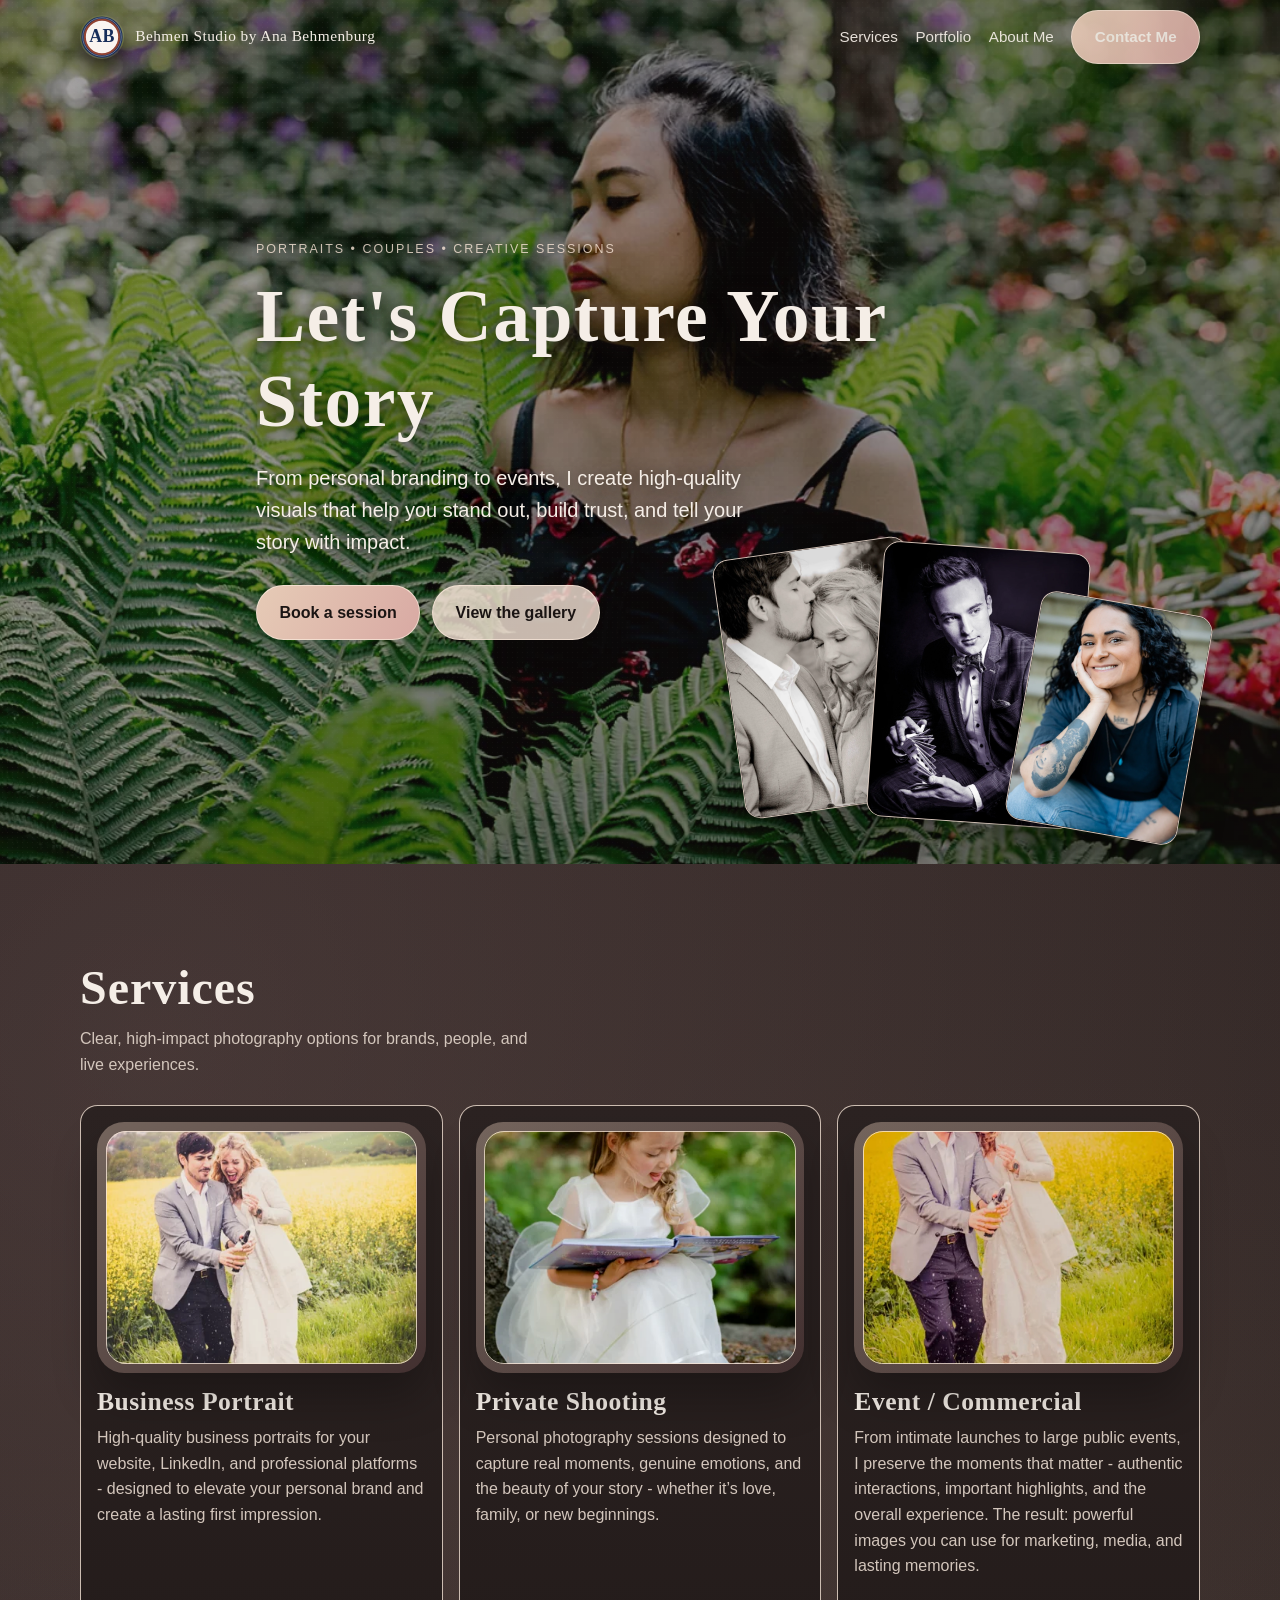
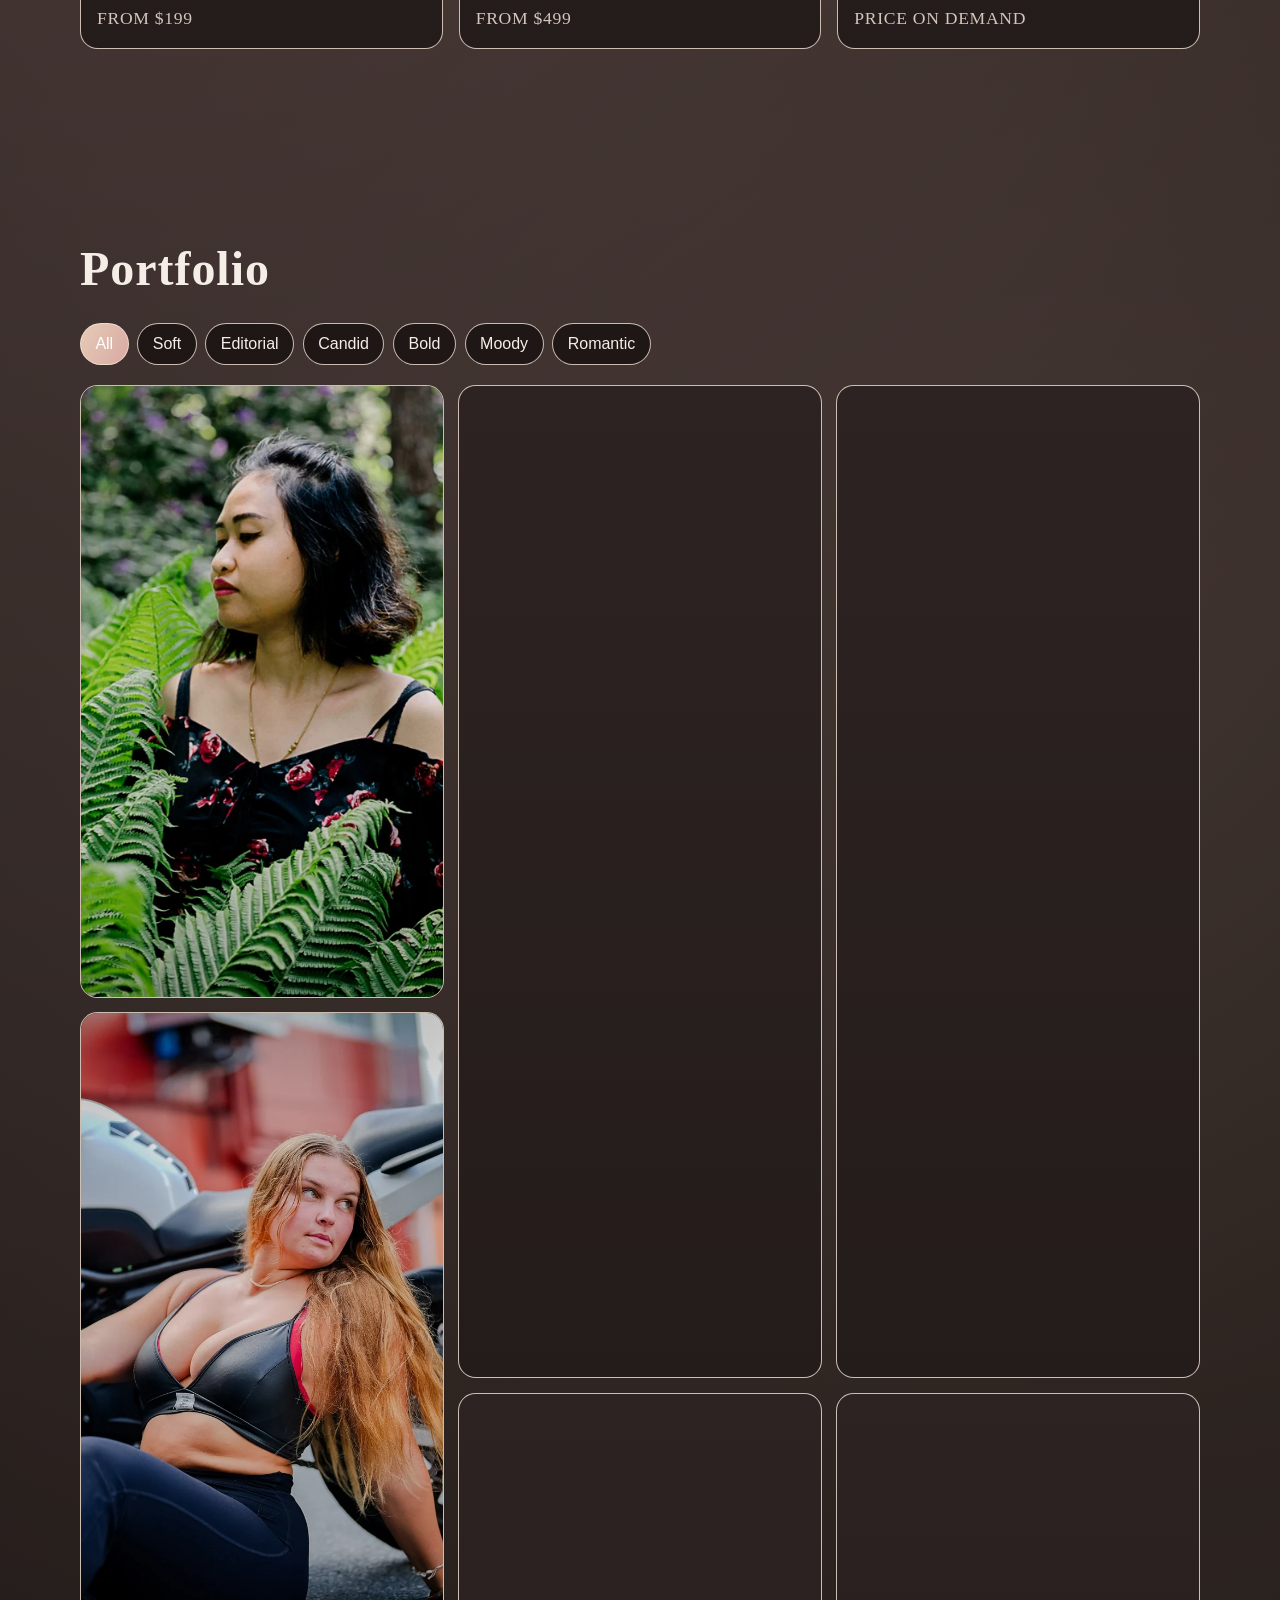
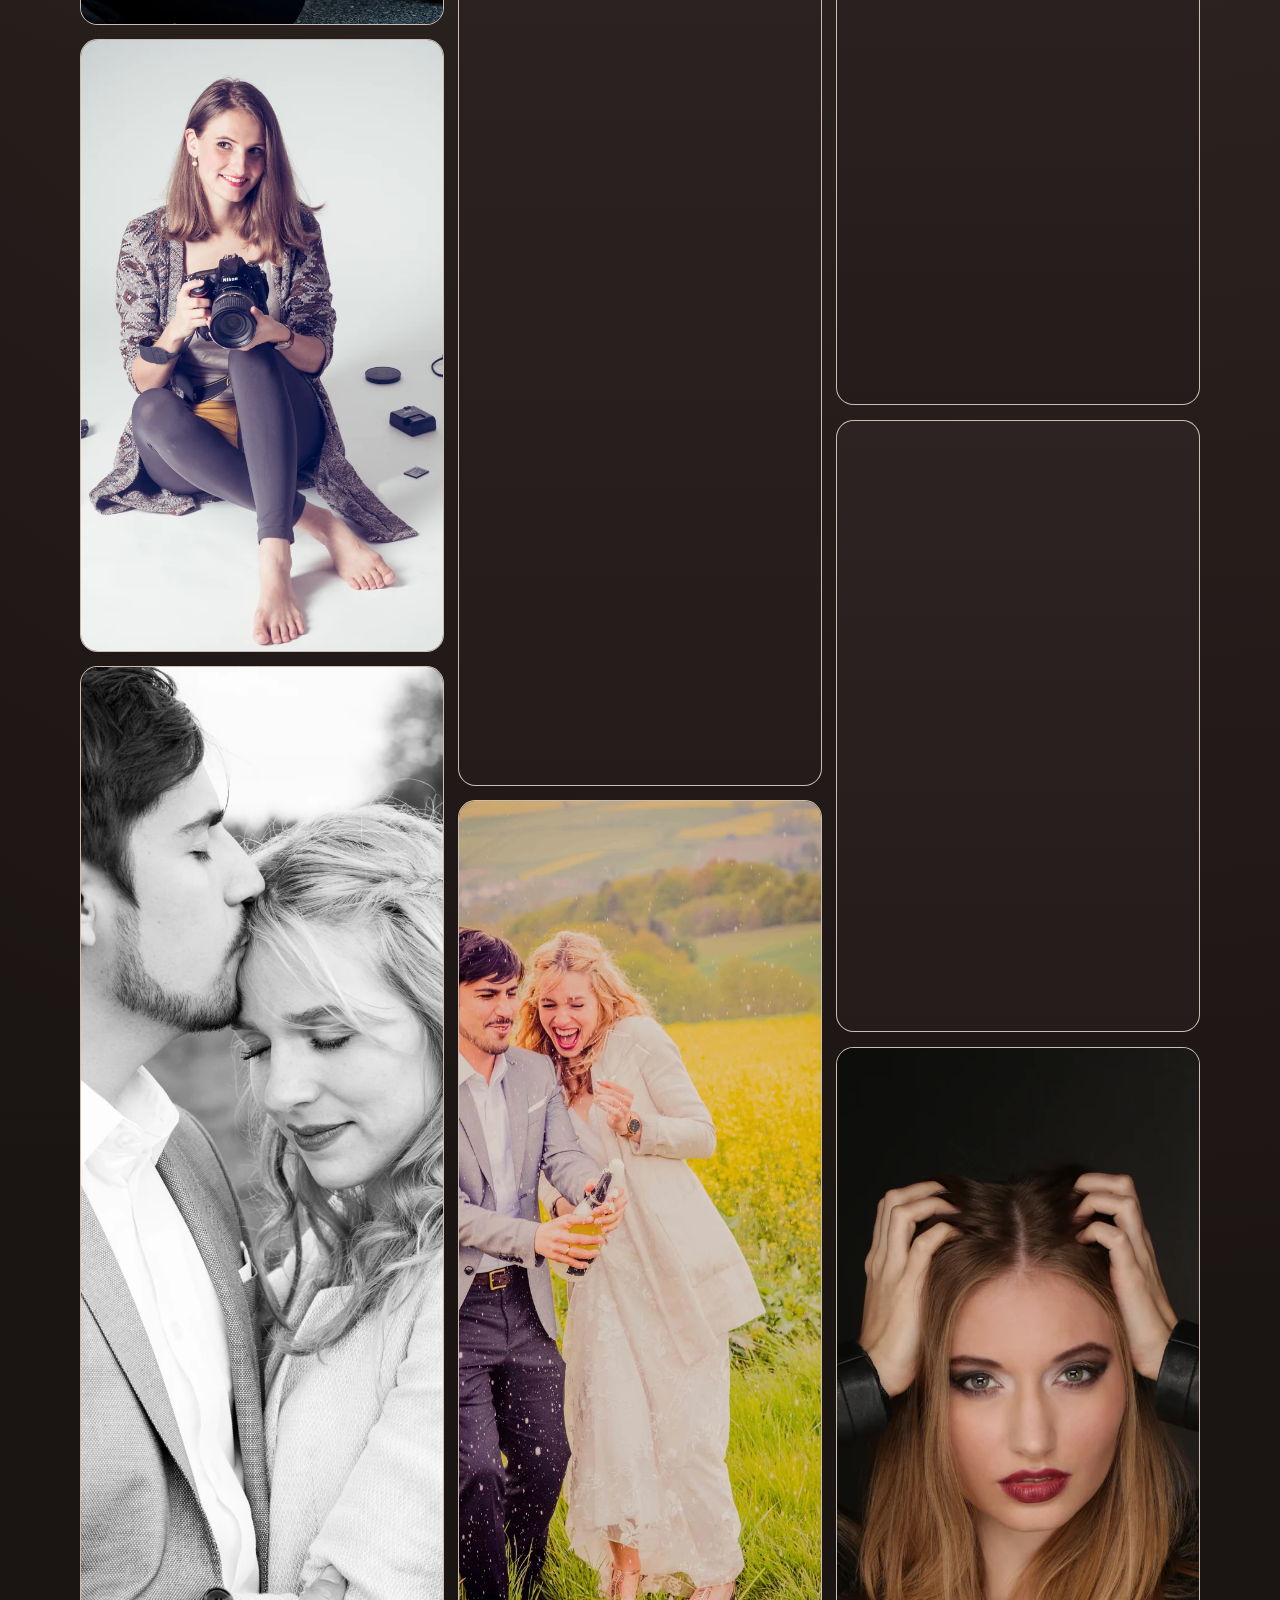
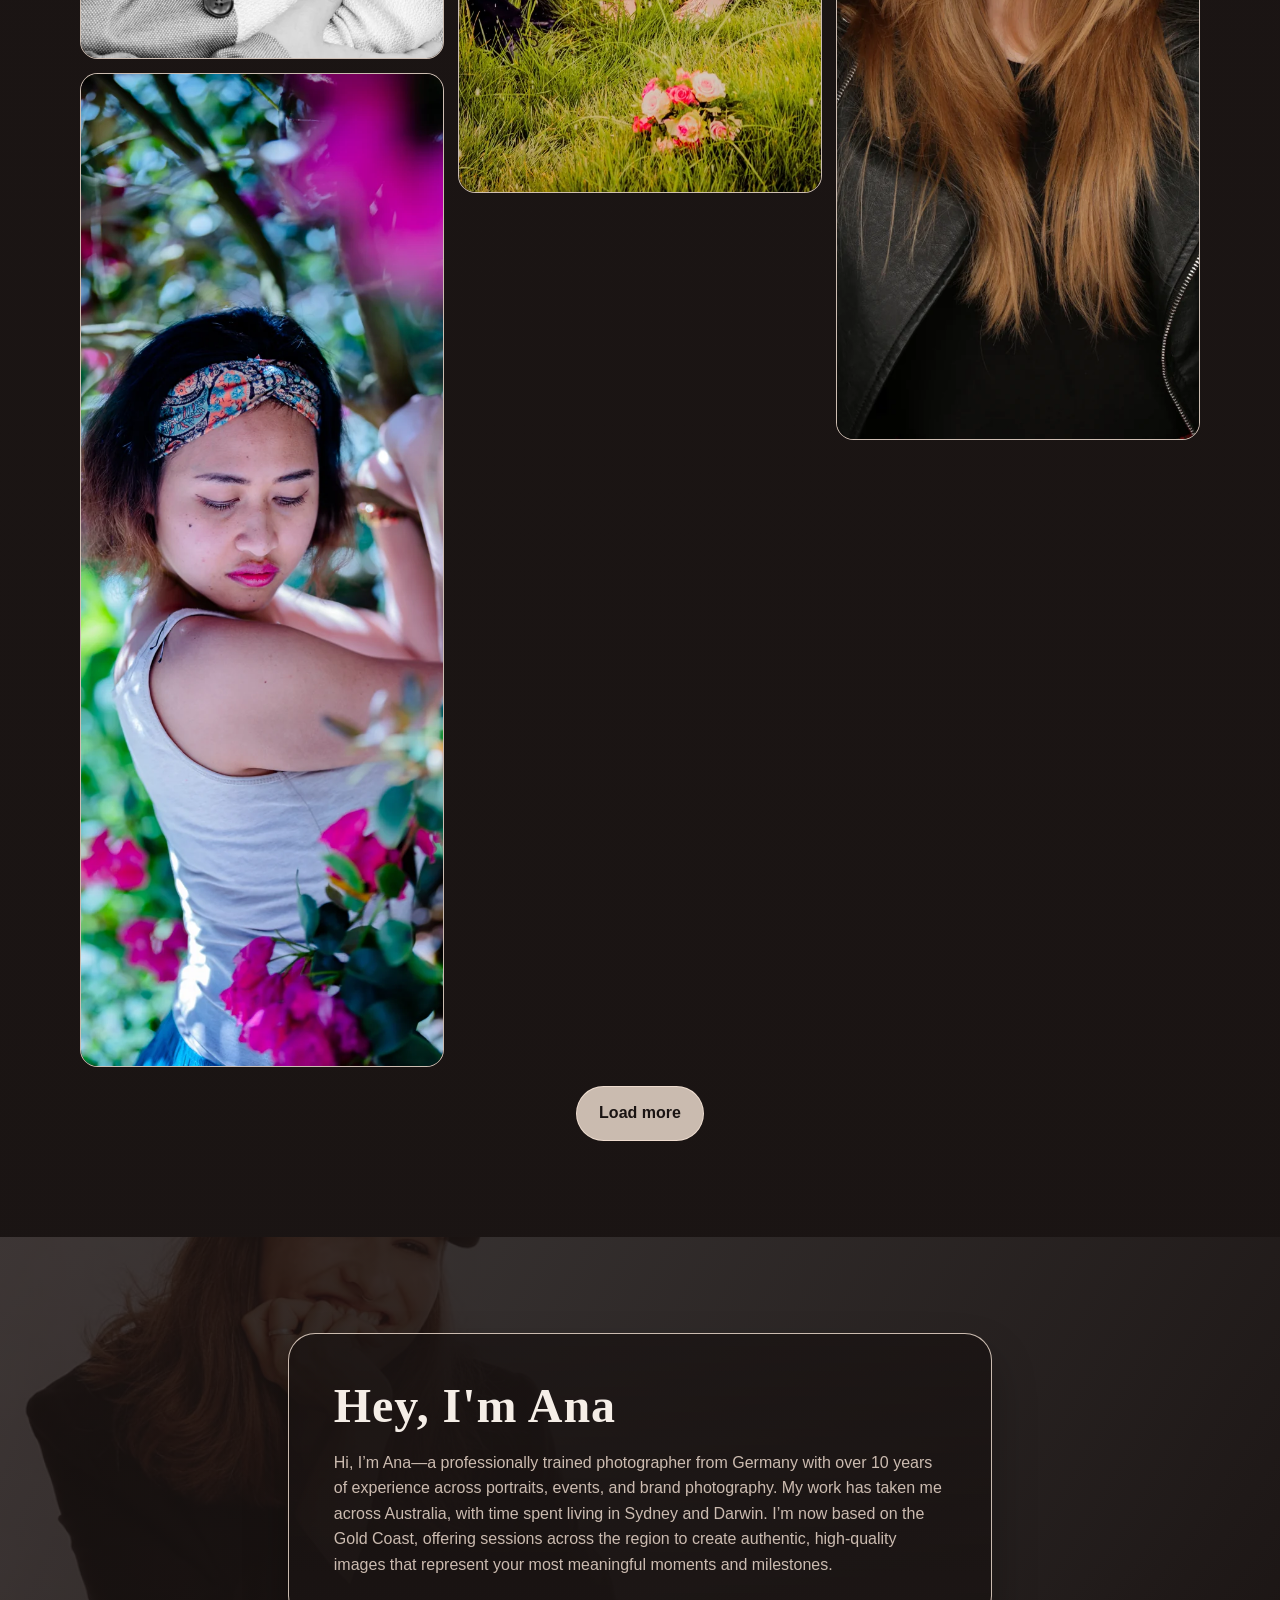
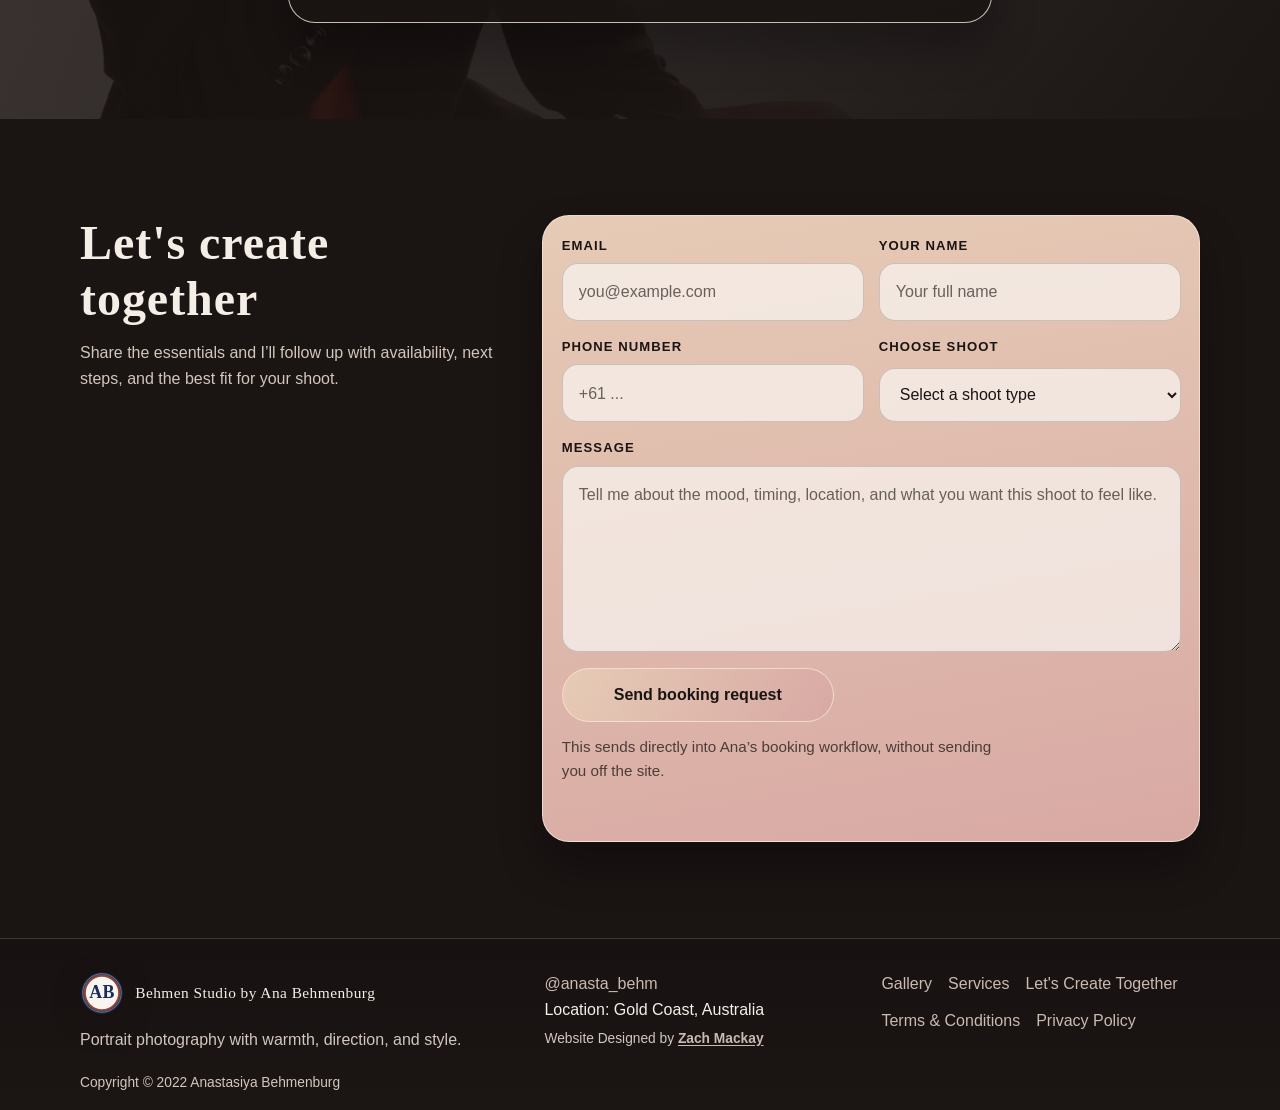
==== commit c8328b15: "Remove public references to hidden image editor" ====
--- a/index.html
+++ b/index.html
@@ -412,16 +412,16 @@
     <div class="admin-shell" id="admin-shell" aria-hidden="true" hidden>
       <div class="admin-backdrop" data-admin-close="true"></div>
       <aside class="admin-panel" role="dialog" aria-modal="true" aria-labelledby="admin-title">
-        <button class="admin-close" id="admin-close" type="button" aria-label="Close admin panel">×</button>
-        <h2 id="admin-title">Admin Mode</h2>
+        <button class="admin-close" id="admin-close" type="button" aria-label="Close panel">×</button>
+        <h2 id="admin-title">Image Library</h2>
         <p class="admin-note">
-          This admin commits image changes directly to the GitHub repository so they go live on GitHub Pages.
+          Changes are written directly to the linked GitHub repository.
         </p>
         <p class="form-status admin-status" id="admin-status" aria-live="polite"></p>
 
         <div id="admin-login-panel">
           <form id="admin-login-form" class="admin-form">
-            <label class="form-label" for="admin-password">Admin password</label>
+            <label class="form-label" for="admin-password">Access key</label>
             <input class="form-control" id="admin-password" name="admin-password" type="password" required />
             <button class="btn btn-primary" type="submit">Unlock</button>
           </form>
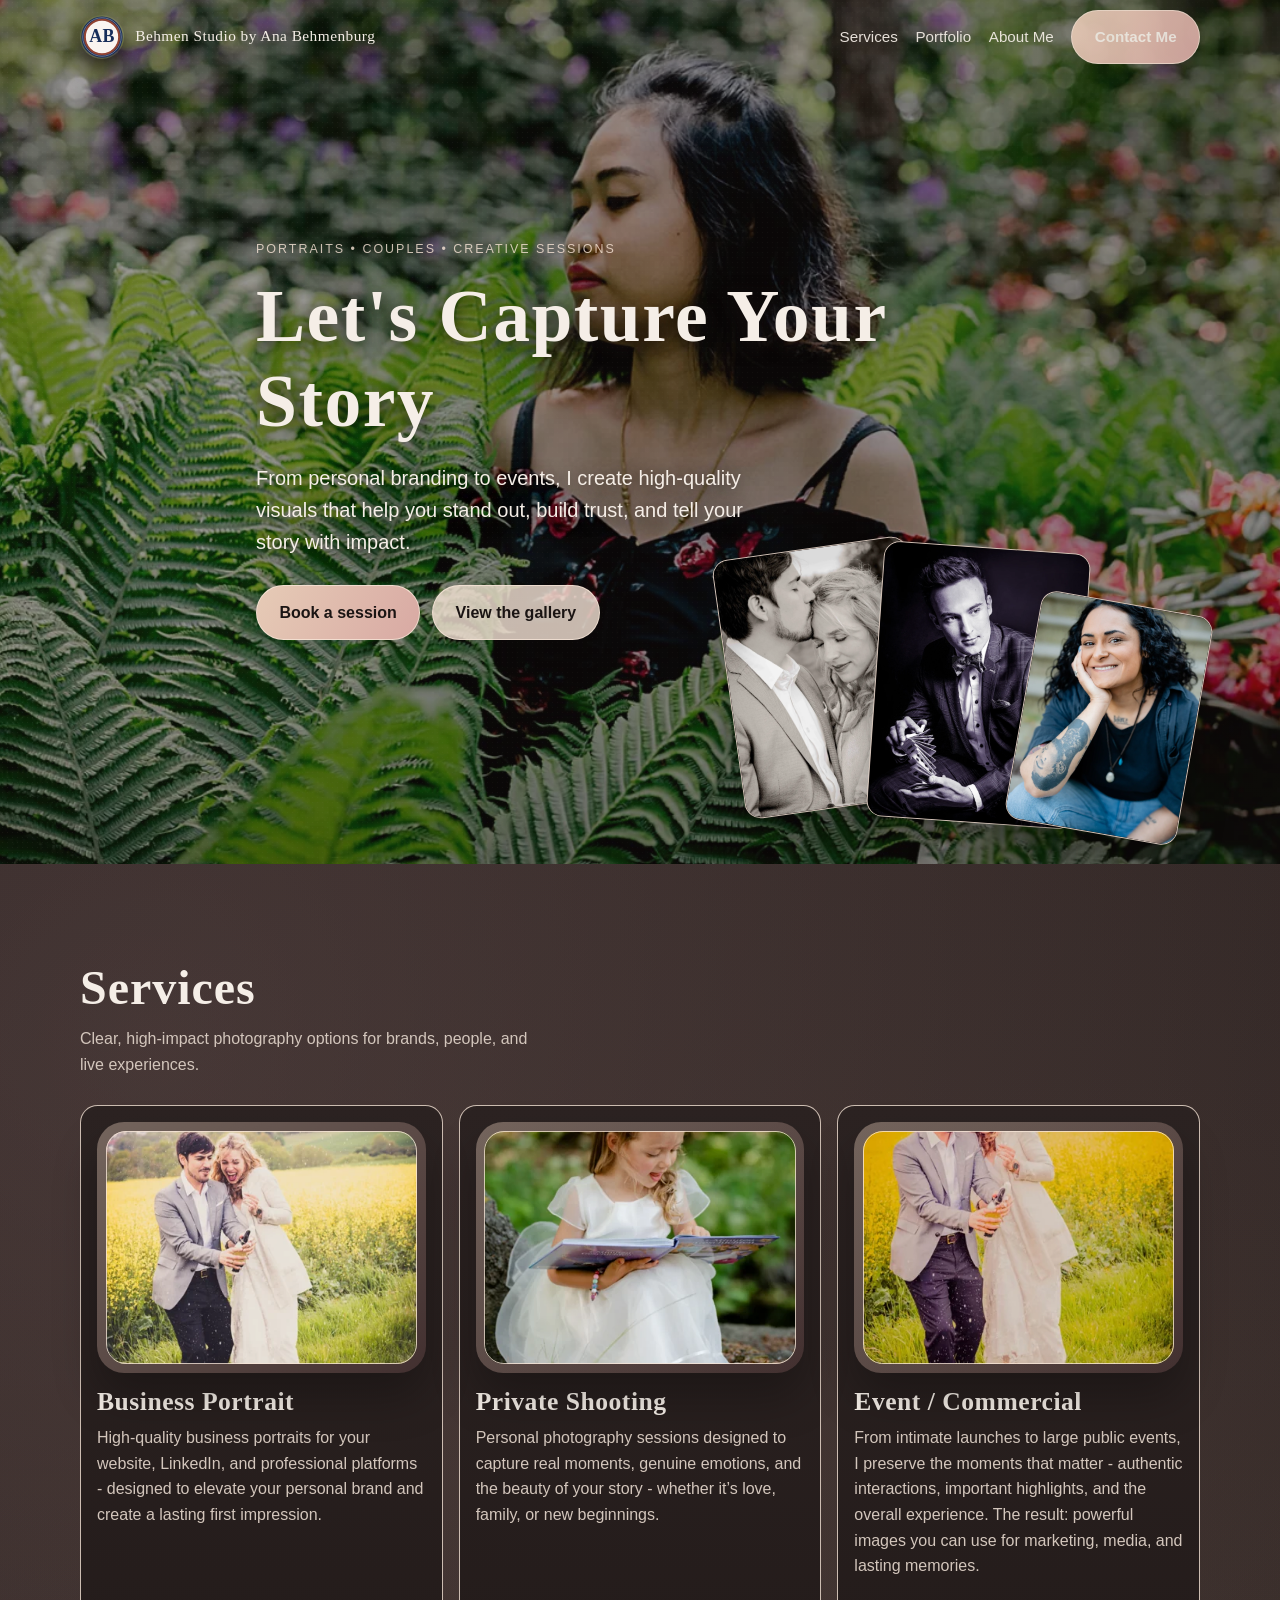
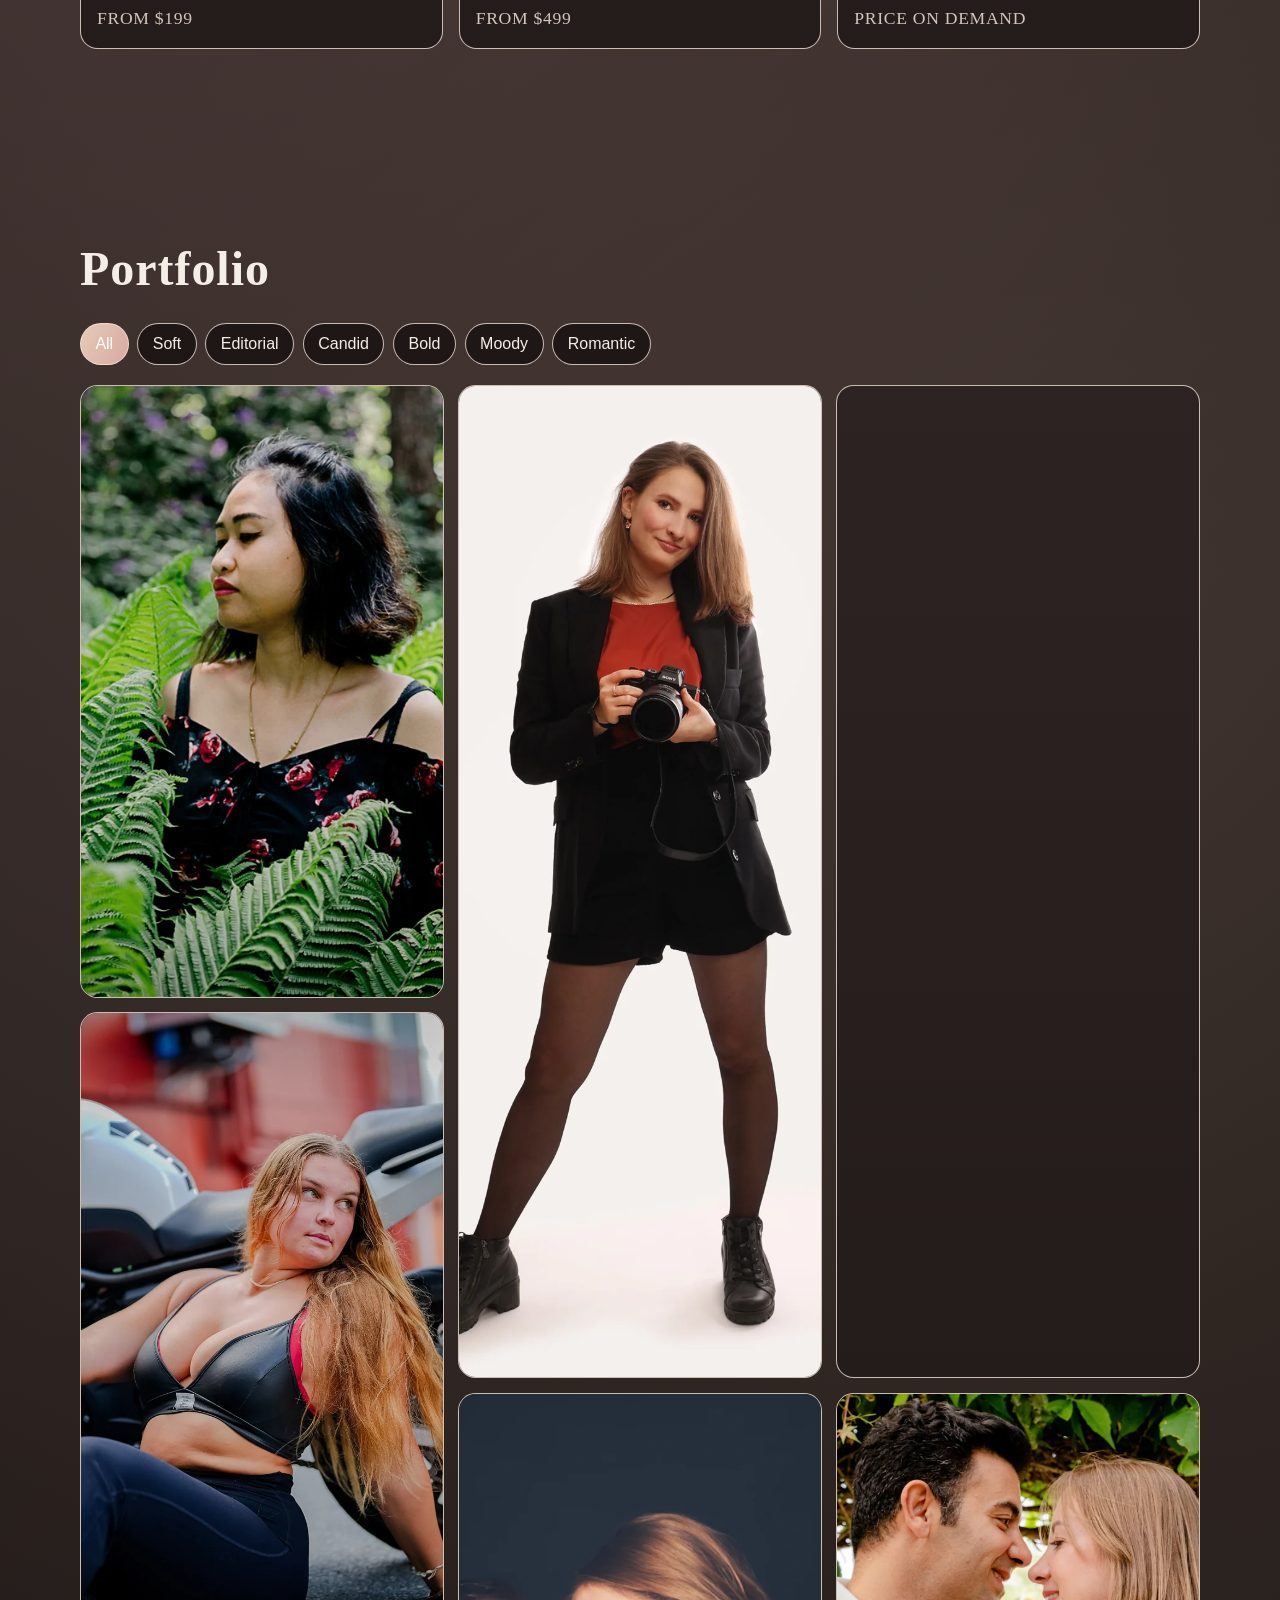
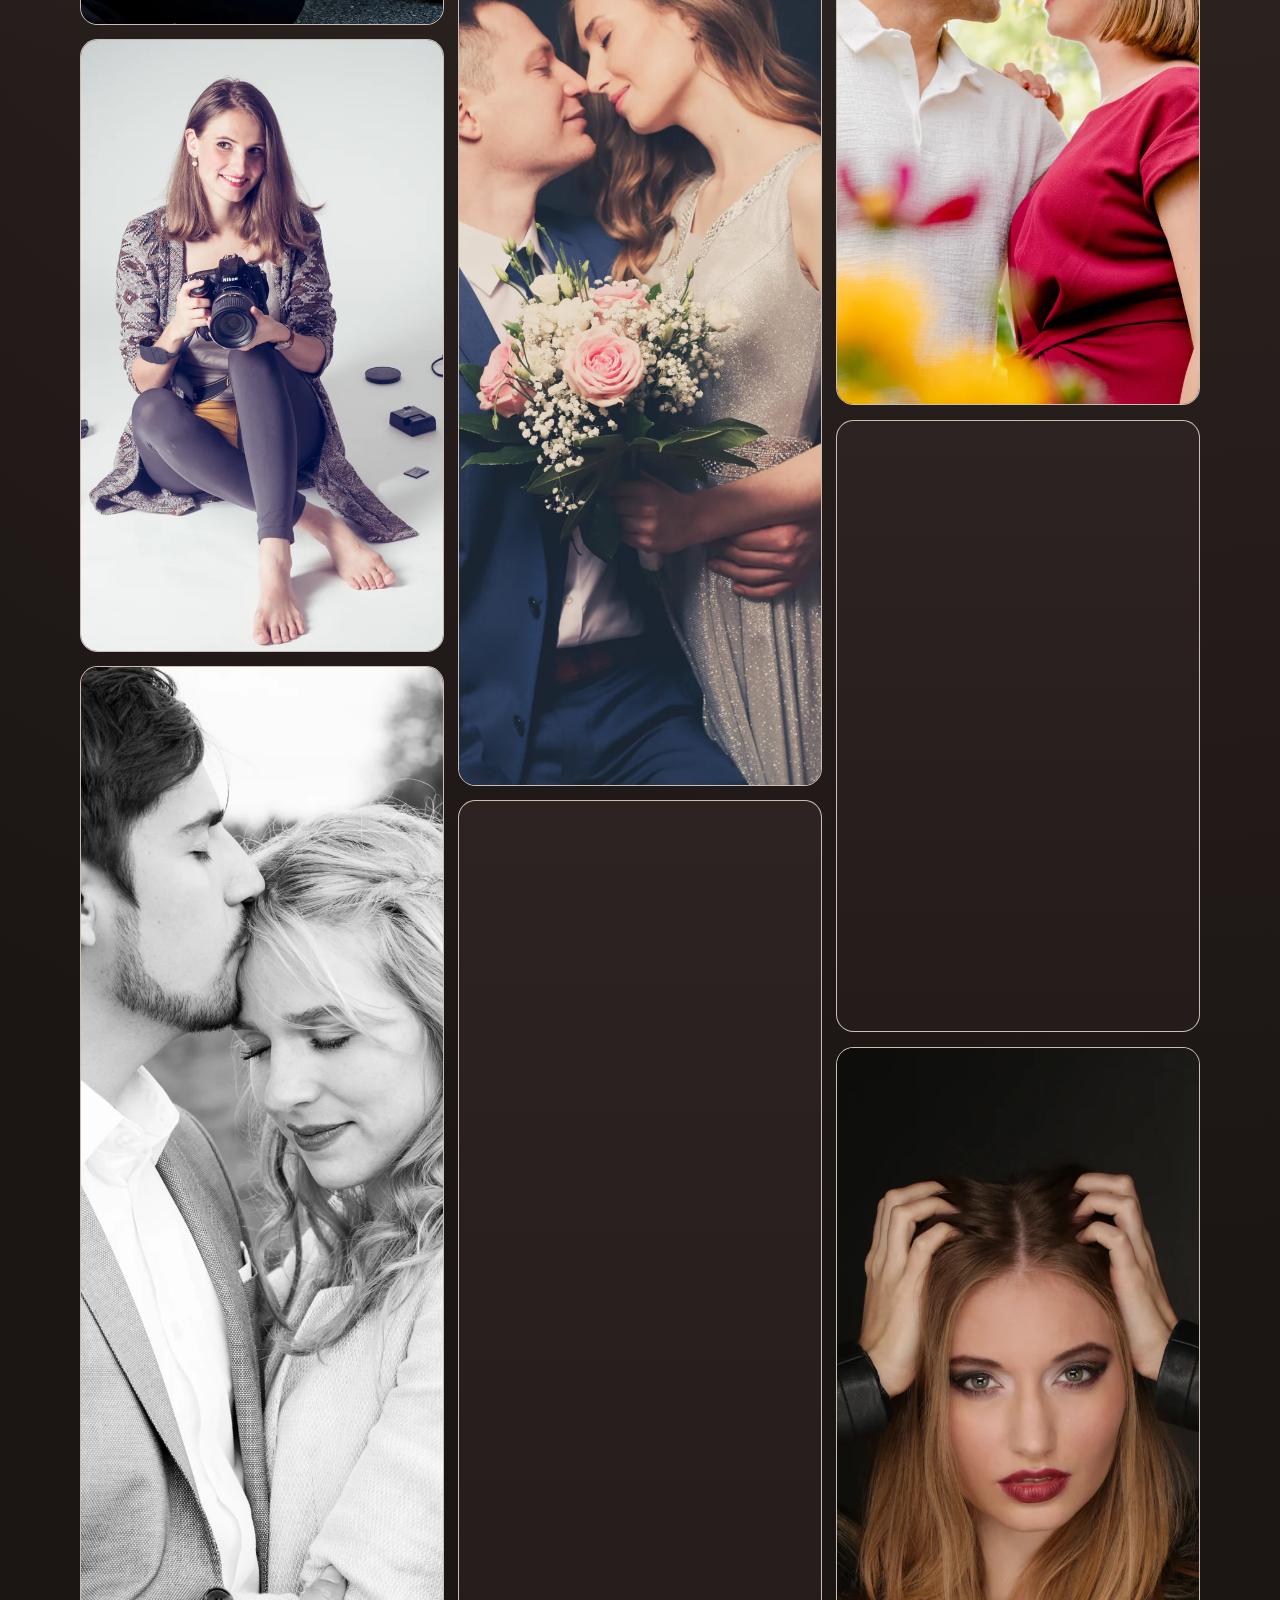
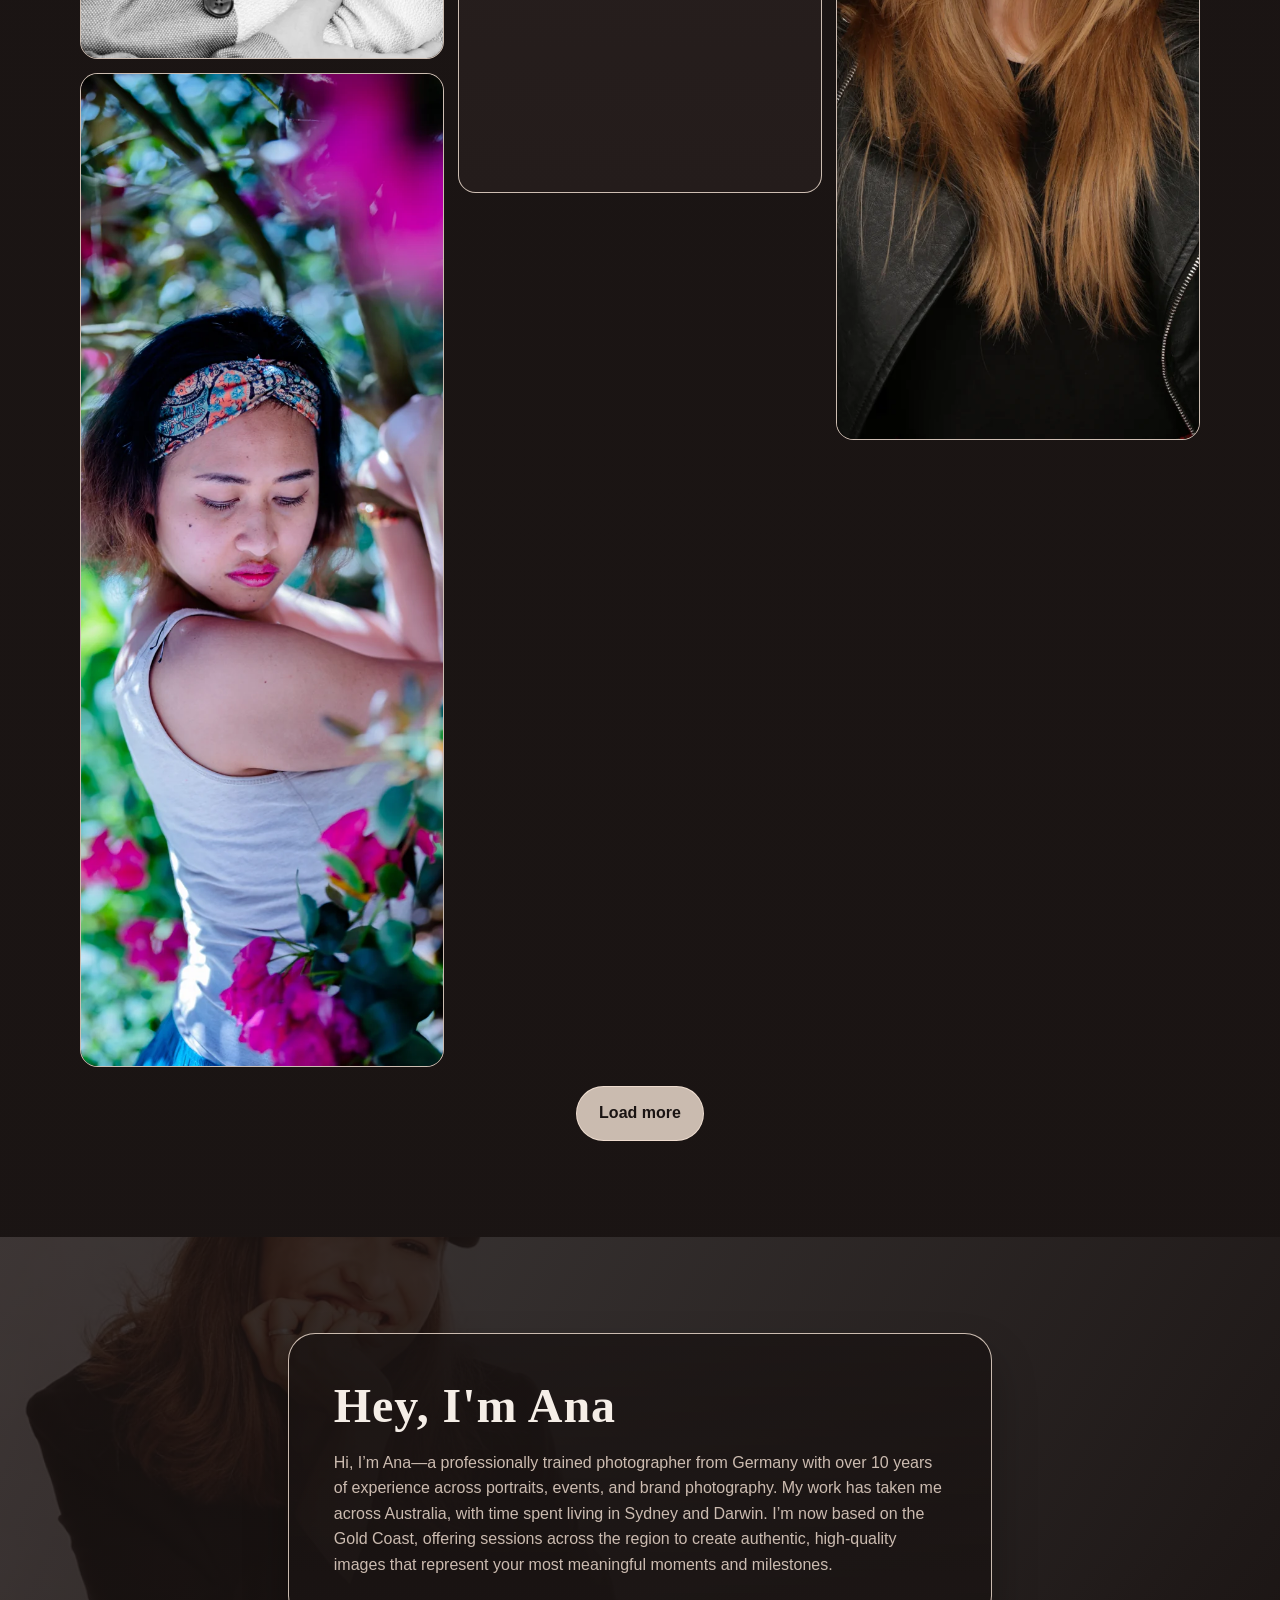
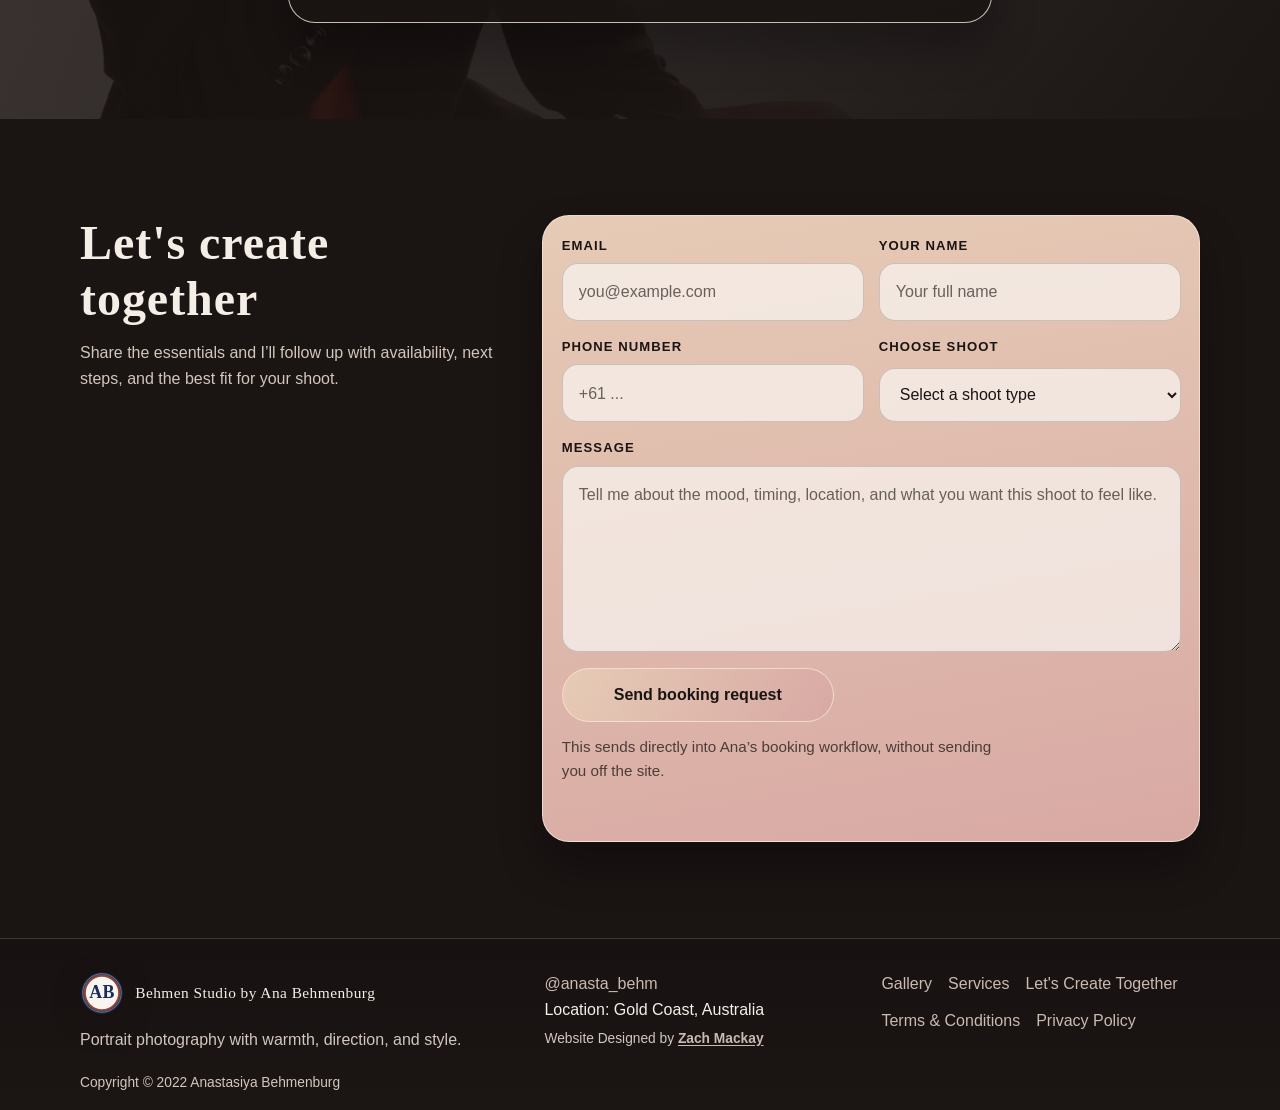
==== commit e92f5529: "Renumber gallery assets and show background filenames on imageshelp" ====
--- a/index.html
+++ b/index.html
@@ -21,7 +21,7 @@
       property="og:description"
       content="Portraits, couples, and creative sessions with warm direction and editorial energy."
     />
-    <meta property="og:image" content="assets/images/web/library-titelbild-2000-19to9.webp" />
+    <meta property="og:image" content="assets/images/web/1.webp" />
     <meta property="og:url" content="https://example.com/replace-with-live-url" />
     <link rel="canonical" href="https://example.com/replace-with-live-url" />
     <script>
@@ -109,7 +109,7 @@
           <div class="session-grid">
             <article class="session-card">
               <div class="session-media frame-image" aria-hidden="true">
-                <img src="assets/images/thumbnails/library-dsc-2803.webp" alt="" loading="lazy" decoding="async" />
+                <img src="assets/images/thumbnails/21.webp" alt="" loading="lazy" decoding="async" />
               </div>
               <h3>Business Portrait</h3>
               <p>
@@ -124,7 +124,7 @@
 
             <article class="session-card">
               <div class="session-media frame-image" aria-hidden="true">
-                <img src="assets/images/thumbnails/library-22-06-19-lara-alper-und-katja-35.webp" alt="" loading="lazy" decoding="async" />
+                <img src="assets/images/thumbnails/22.webp" alt="" loading="lazy" decoding="async" />
               </div>
               <h3>Private Shooting</h3>
               <p>
@@ -138,7 +138,7 @@
 
             <article class="session-card">
               <div class="session-media frame-image" aria-hidden="true">
-                <img src="assets/images/thumbnails/library-26portfolio-ev-beispiele-30.webp" alt="" loading="lazy" decoding="async" />
+                <img src="assets/images/thumbnails/10.webp" alt="" loading="lazy" decoding="async" />
               </div>
               <h3>Event / Commercial</h3>
               <p>
@@ -182,7 +182,7 @@
           <div class="session-grid">
             <article class="session-card">
               <div class="session-media frame-image" aria-hidden="true">
-                <img src="assets/images/thumbnails/library-catlina-aw-ig-13.webp" alt="" loading="lazy" decoding="async" />
+                <img src="assets/images/thumbnails/14.webp" alt="" loading="lazy" decoding="async" />
               </div>
               <h3>Portraits</h3>
               <p>Clean, expressive portraits for when you want to look like yourself — only sharper.</p>
@@ -192,7 +192,7 @@
 
             <article class="session-card">
               <div class="session-media frame-image" aria-hidden="true">
-                <img src="assets/images/thumbnails/library-hochzeit-im-studio-88.webp" alt="" loading="lazy" decoding="async" />
+                <img src="assets/images/thumbnails/5.webp" alt="" loading="lazy" decoding="async" />
               </div>
               <h3>Couples</h3>
               <p>Romantic, playful, intimate, or completely chaotic. Preferably all four.</p>
@@ -202,7 +202,7 @@
 
             <article class="session-card">
               <div class="session-media frame-image" aria-hidden="true">
-                <img src="assets/images/thumbnails/library-mittwochulu0129.webp" alt="" loading="lazy" decoding="async" />
+                <img src="assets/images/thumbnails/43.webp" alt="" loading="lazy" decoding="async" />
               </div>
               <h3>Creative Editorial</h3>
               <p>For dramatic lighting, bolder styling, and images with a little bite.</p>
@@ -212,7 +212,7 @@
 
             <article class="session-card">
               <div class="session-media frame-image" aria-hidden="true">
-                <img src="assets/images/thumbnails/library-2look-natur-orig-18.webp" alt="" loading="lazy" decoding="async" />
+                <img src="assets/images/thumbnails/11.webp" alt="" loading="lazy" decoding="async" />
               </div>
               <h3>Lifestyle</h3>
               <p>Natural images with warmth, movement, and real personality.</p>
@@ -222,7 +222,7 @@
 
             <article class="session-card">
               <div class="session-media frame-image" aria-hidden="true">
-                <img src="assets/images/thumbnails/library-a7405460b.webp" alt="" loading="lazy" decoding="async" />
+                <img src="assets/images/thumbnails/17.webp" alt="" loading="lazy" decoding="async" />
               </div>
               <h3>Events</h3>
               <p>Candid coverage for moments that should not disappear into someone’s camera roll.</p>
@@ -232,7 +232,7 @@
 
             <article class="session-card">
               <div class="session-media frame-image" aria-hidden="true">
-                <img src="assets/images/thumbnails/library-rumyana-ig-1-2.webp" alt="" loading="lazy" decoding="async" />
+                <img src="assets/images/thumbnails/3.webp" alt="" loading="lazy" decoding="async" />
               </div>
               <h3>Branding</h3>
               <p>Personal brand images that feel polished without becoming corporate wallpaper.</p>
--- a/styles.css
+++ b/styles.css
@@ -953,7 +953,7 @@
   inset: 0;
   background:
     linear-gradient(120deg, var(--charcoal-soft), var(--ink)),
-    url("assets/images/web/library-26portfolio-ev-beispiele-64.webp") center 22% / cover no-repeat;
+    url("assets/images/web/54.webp") center 22% / cover no-repeat;
   transform: scale(1.07);
 }
 
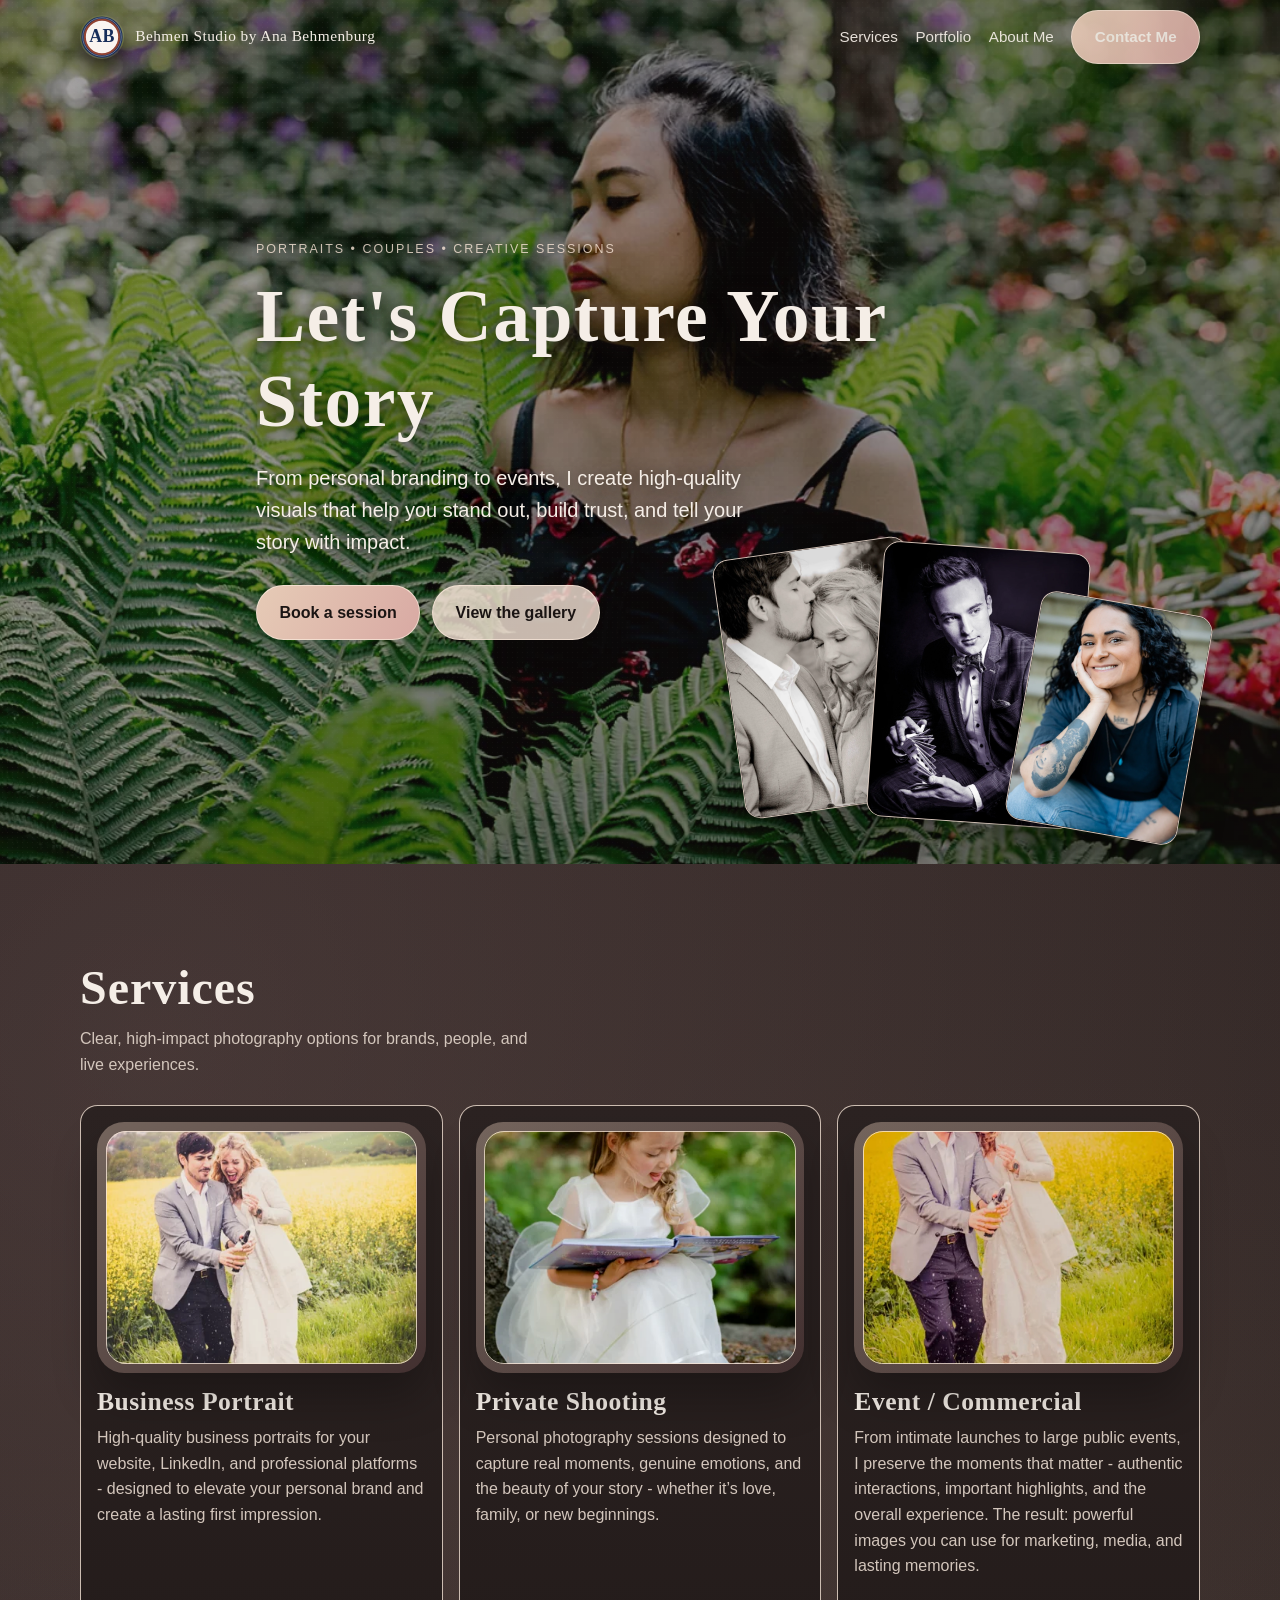
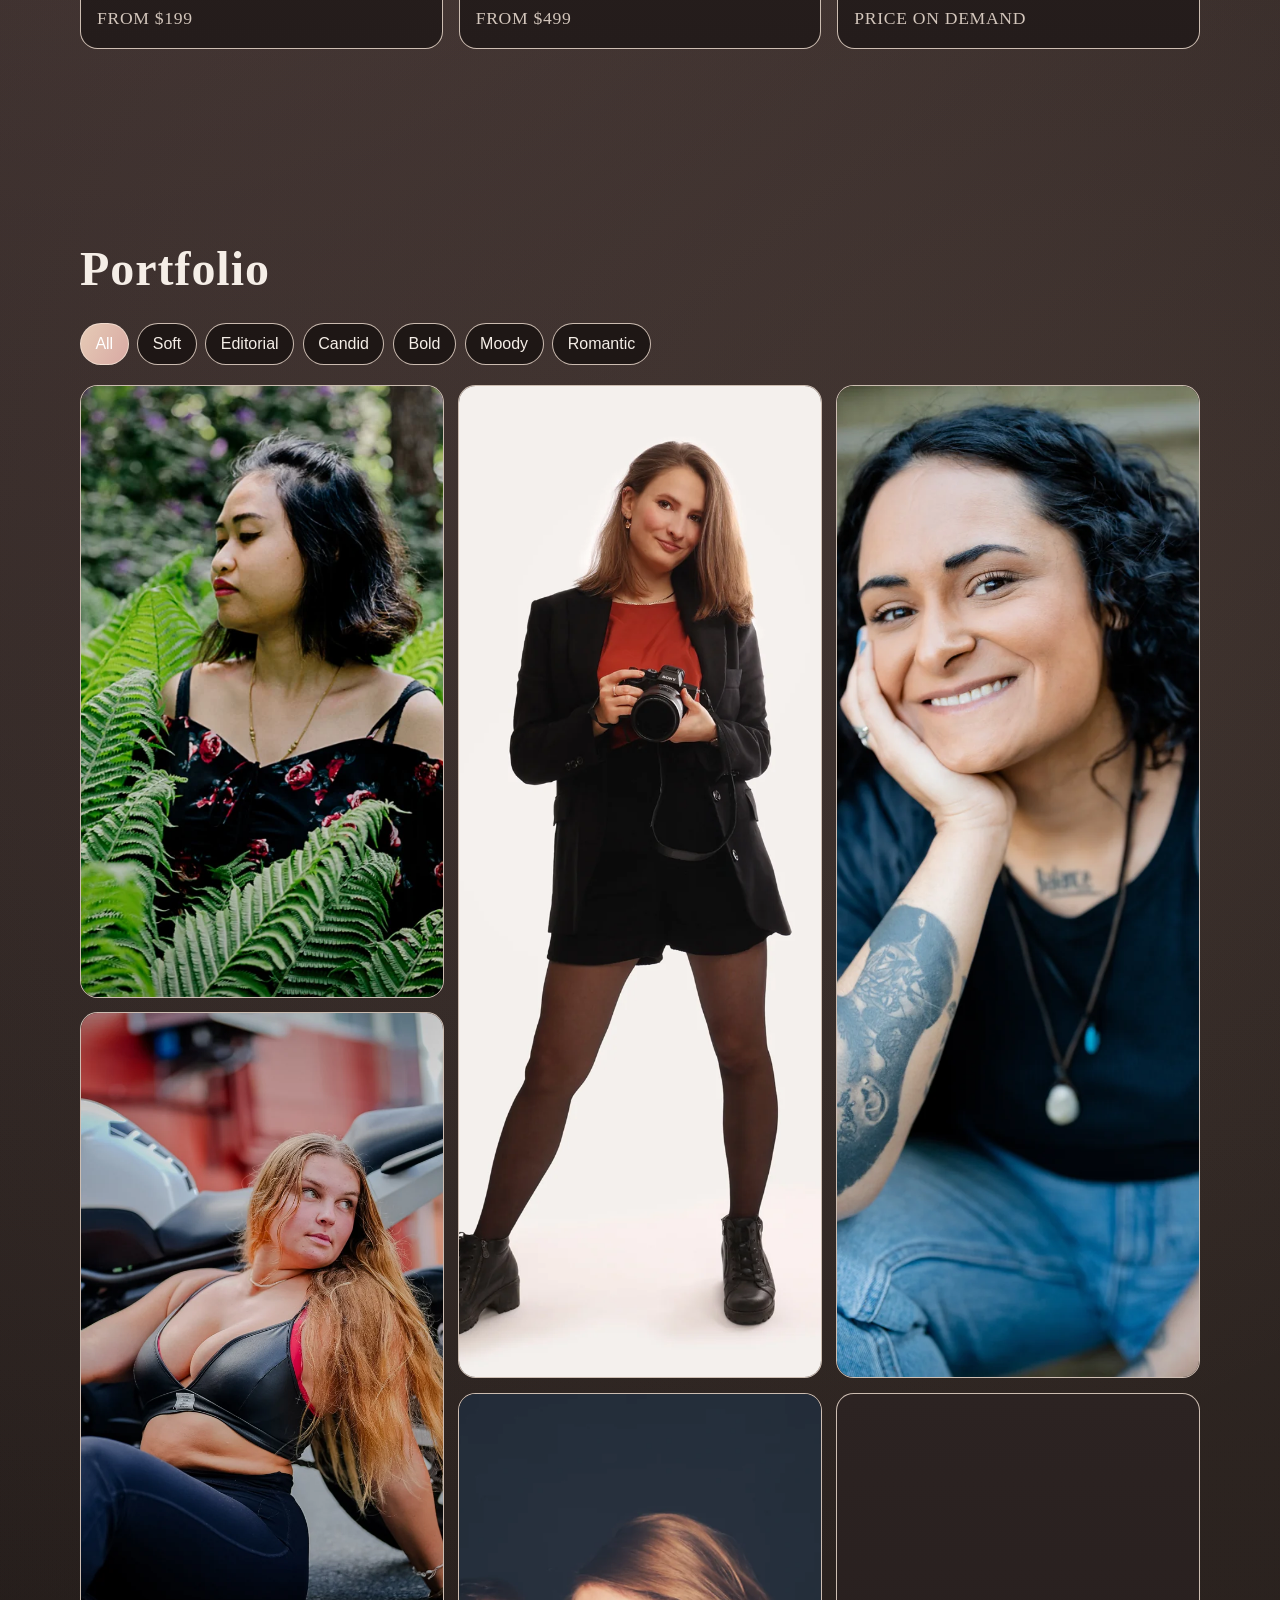
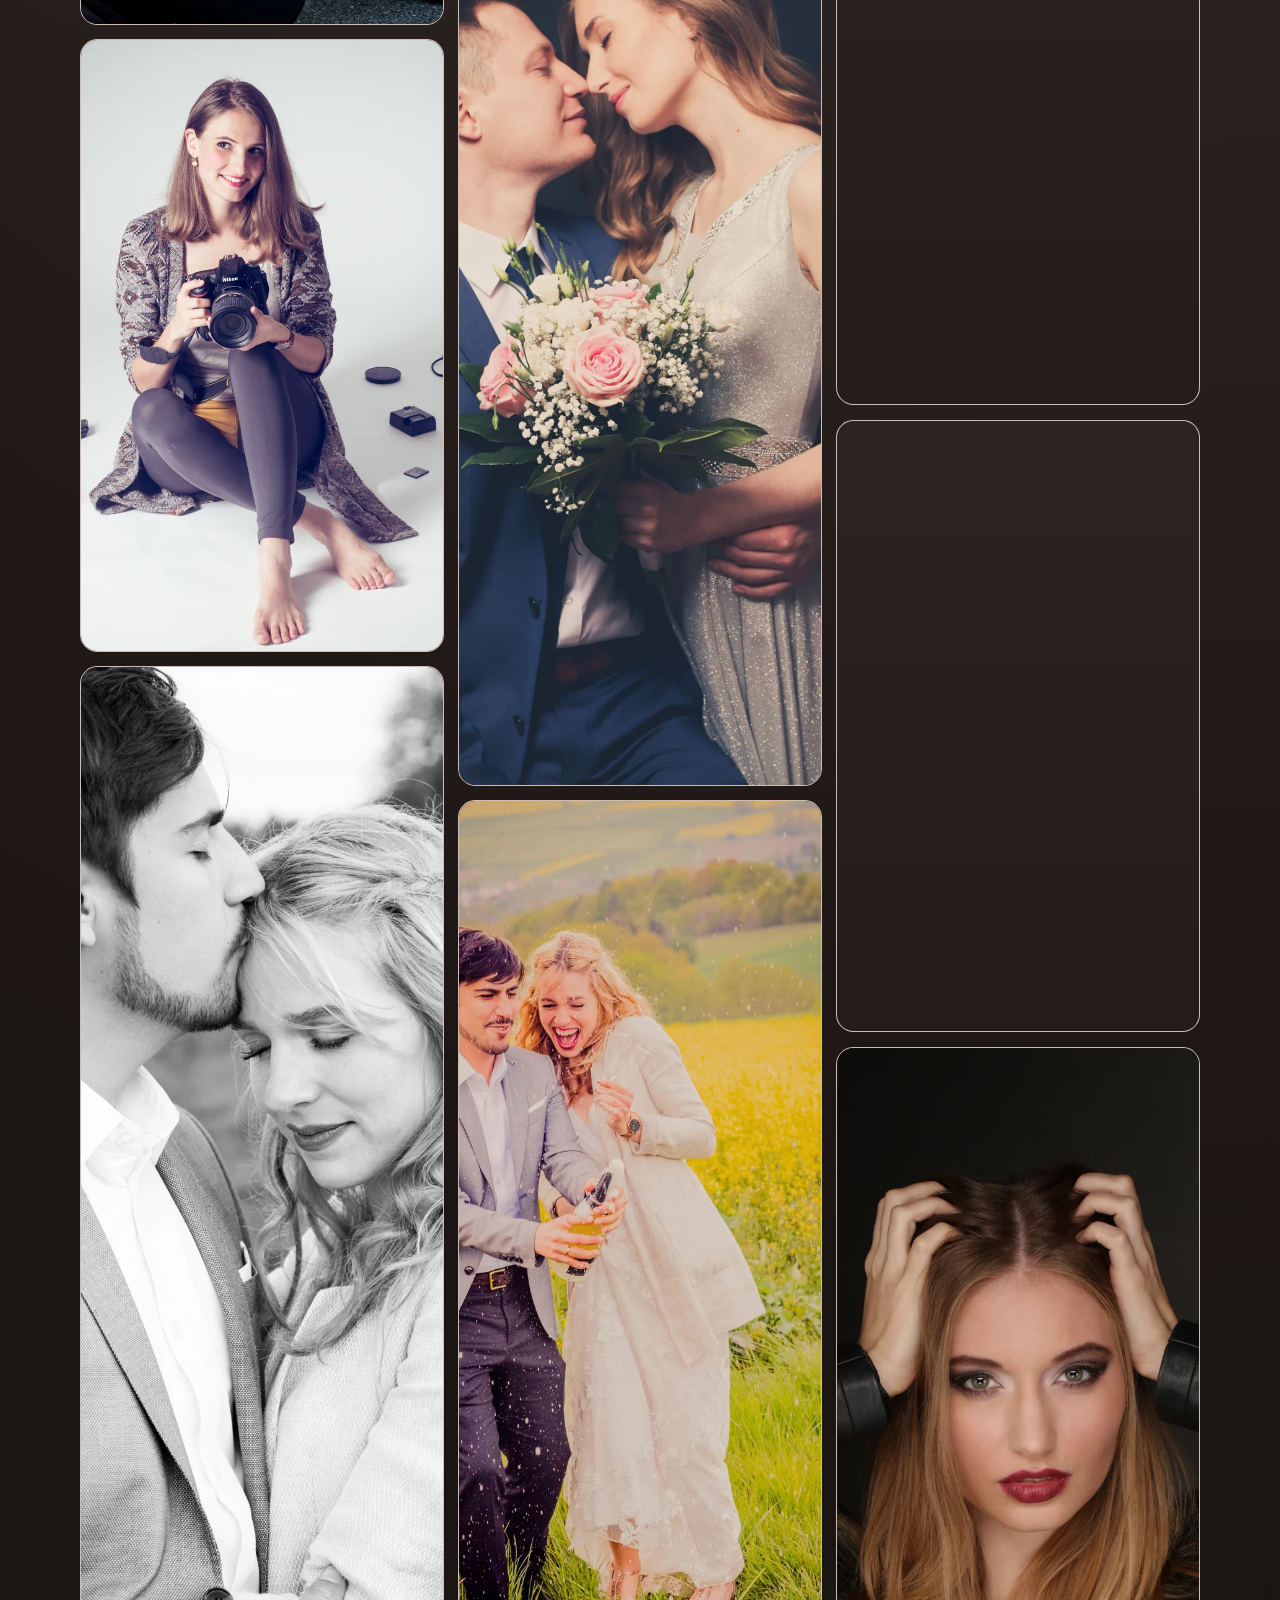
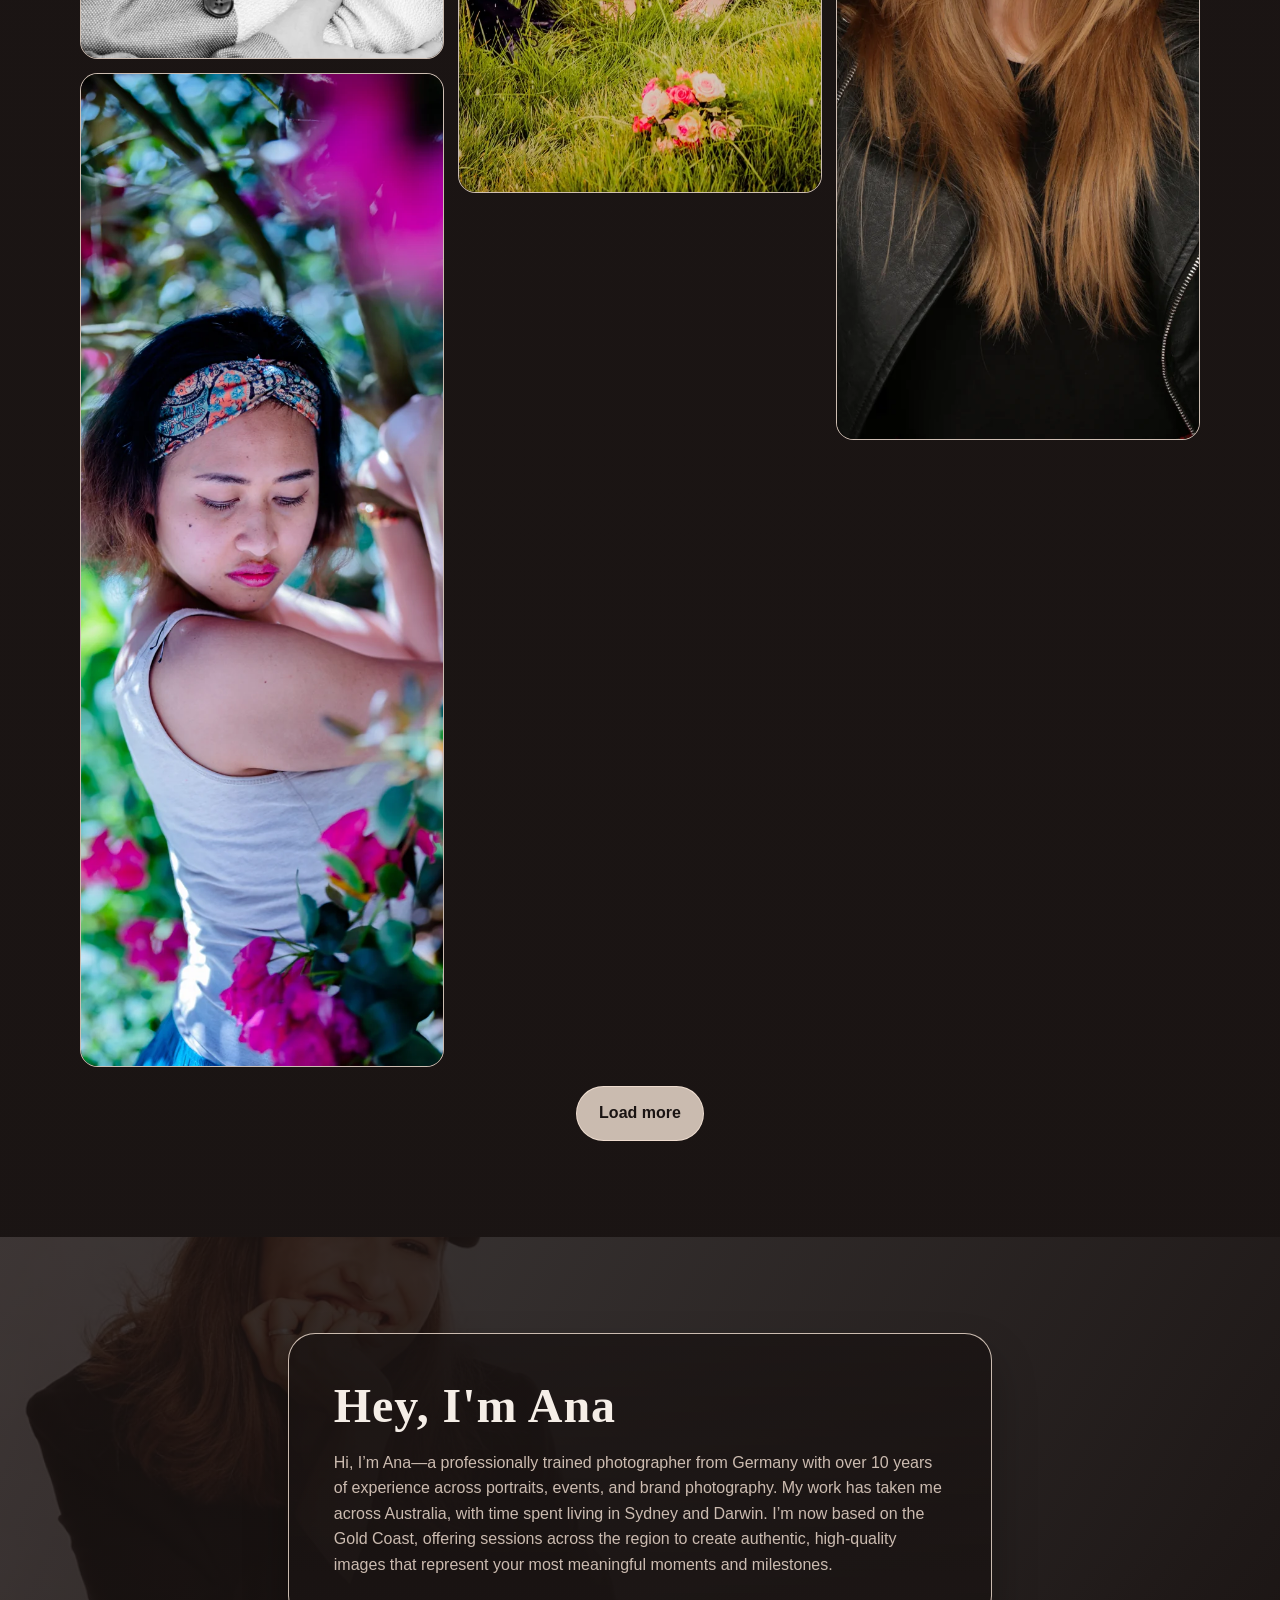
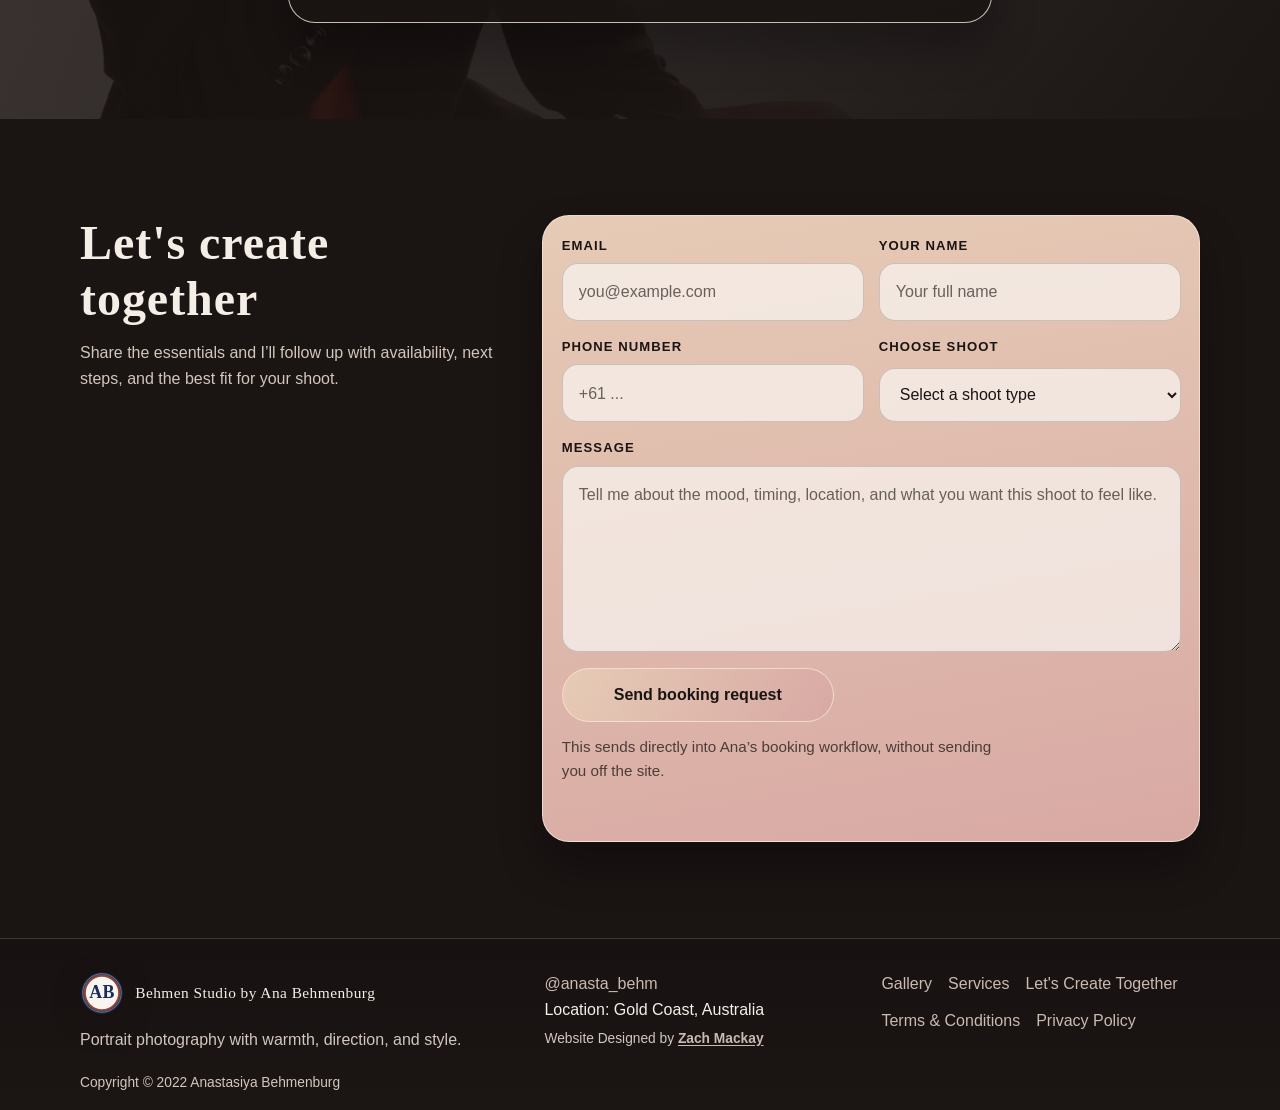
==== commit c02cad09: "Harden gallery for older browsers with static fallback" ====
--- a/index.html
+++ b/index.html
@@ -34,7 +34,7 @@
     </script>
     <link id="site-favicon" rel="icon" type="image/svg+xml" href="assets/icons/logo-ab.svg" />
     <link rel="preload" as="image" href="assets/images/web/hero-main.webp" />
-    <link rel="stylesheet" href="styles.css" />
+    <link rel="stylesheet" href="styles.css?v=20260606-compat" />
   </head>
   <body>
     <a class="skip-link" href="#main-content">Skip to content</a>
@@ -163,9 +163,46 @@
           <!-- Portfolio filters are built automatically from the gallery data in gallery-data.js. -->
           <div class="filter-row" id="gallery-filters" role="toolbar" aria-label="Gallery filter buttons"></div>
 
-          <div class="gallery-grid" id="gallery-grid" aria-live="polite"></div>
+          <div class="gallery-grid" id="gallery-grid" aria-live="polite">
+            <button class="gallery-item" type="button" style="--span: 28" aria-label="Portfolio image">
+              <img src="assets/images/web/1.webp" alt="Brand portrait photograph from Behmen Studio portfolio" loading="lazy" />
+            </button>
+            <button class="gallery-item" type="button" style="--span: 45" aria-label="Portfolio image">
+              <img src="assets/images/web/2.webp" alt="Portrait photography image from Behmen Studio portfolio" loading="lazy" />
+            </button>
+            <button class="gallery-item" type="button" style="--span: 45" aria-label="Portfolio image">
+              <img src="assets/images/web/3.webp" alt="Brand portrait photograph from Behmen Studio portfolio" loading="lazy" />
+            </button>
+            <button class="gallery-item" type="button" style="--span: 28" aria-label="Portfolio image">
+              <img src="assets/images/web/4.webp" alt="Brand portrait photograph from Behmen Studio portfolio" loading="lazy" />
+            </button>
+            <button class="gallery-item" type="button" style="--span: 45" aria-label="Portfolio image">
+              <img src="assets/images/web/5.webp" alt="Couples session photograph from Behmen Studio portfolio" loading="lazy" />
+            </button>
+            <button class="gallery-item" type="button" style="--span: 28" aria-label="Portfolio image">
+              <img src="assets/images/web/6.webp" alt="Couples session photograph from Behmen Studio portfolio" loading="lazy" />
+            </button>
+            <button class="gallery-item" type="button" style="--span: 28" aria-label="Portfolio image">
+              <img src="assets/images/web/7.webp" alt="Creative editorial portrait from Behmen Studio portfolio" loading="lazy" />
+            </button>
+            <button class="gallery-item" type="button" style="--span: 28" aria-label="Portfolio image">
+              <img src="assets/images/web/8.webp" alt="Creative editorial portrait from Behmen Studio portfolio" loading="lazy" />
+            </button>
+            <button class="gallery-item" type="button" style="--span: 45" aria-label="Portfolio image">
+              <img src="assets/images/web/9.webp" alt="Brand portrait photograph from Behmen Studio portfolio" loading="lazy" />
+            </button>
+            <button class="gallery-item" type="button" style="--span: 45" aria-label="Portfolio image">
+              <img src="assets/images/web/10.webp" alt="Event photography image from Behmen Studio portfolio" loading="lazy" />
+            </button>
+            <button class="gallery-item" type="button" style="--span: 45" aria-label="Portfolio image">
+              <img src="assets/images/web/11.webp" alt="Lifestyle photography image from Behmen Studio portfolio" loading="lazy" />
+            </button>
+            <button class="gallery-item" type="button" style="--span: 45" aria-label="Portfolio image">
+              <img src="assets/images/web/12.webp" alt="Portrait photography image from Behmen Studio portfolio" loading="lazy" />
+            </button>
+          </div>
           <div class="gallery-actions">
-            <button class="btn btn-secondary gallery-load-more" id="gallery-load-more" type="button">
+            <button class="btn btn-secondary gallery-load-more" id="gallery-load-more" type="button" hidden>
               Load more
             </button>
           </div>
@@ -487,7 +524,8 @@
       </aside>
     </div>
 
-    <script src="gallery-data.js" defer></script>
-    <script src="script.js" defer></script>
+    <script src="gallery-data.js?v=20260606-compat" defer></script>
+    <script src="script.js?v=20260606-compat" defer></script>
+    <script src="image-library.js?v=20260606-compat" defer></script>
   </body>
 </html>
--- a/styles.css
+++ b/styles.css
@@ -1232,9 +1232,14 @@
 }
 
 .reveal {
+  opacity: 1;
+  transform: translateY(0);
+  transition: opacity 520ms ease, transform 520ms ease;
+}
+
+.reveal.is-reveal-ready {
   opacity: 0;
   transform: translateY(26px);
-  transition: opacity 520ms ease, transform 520ms ease;
 }
 
 .reveal.is-visible {
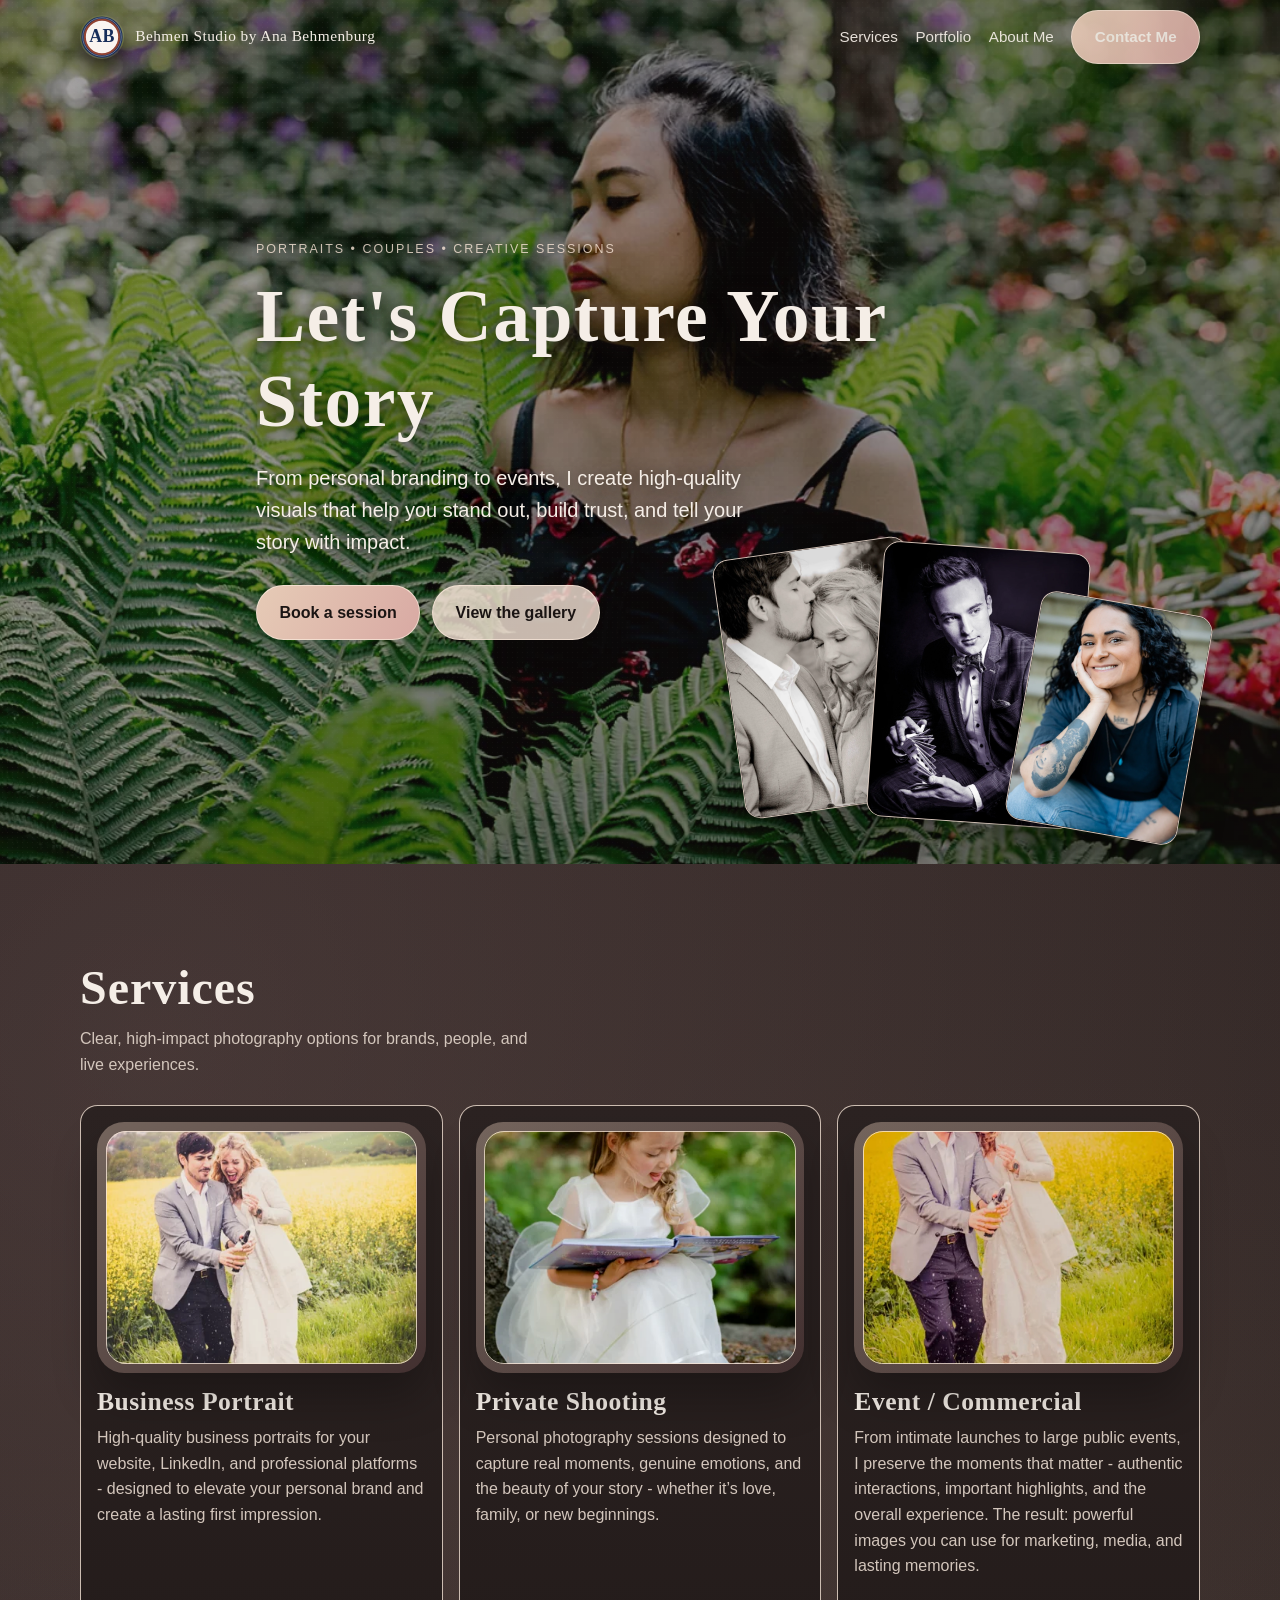
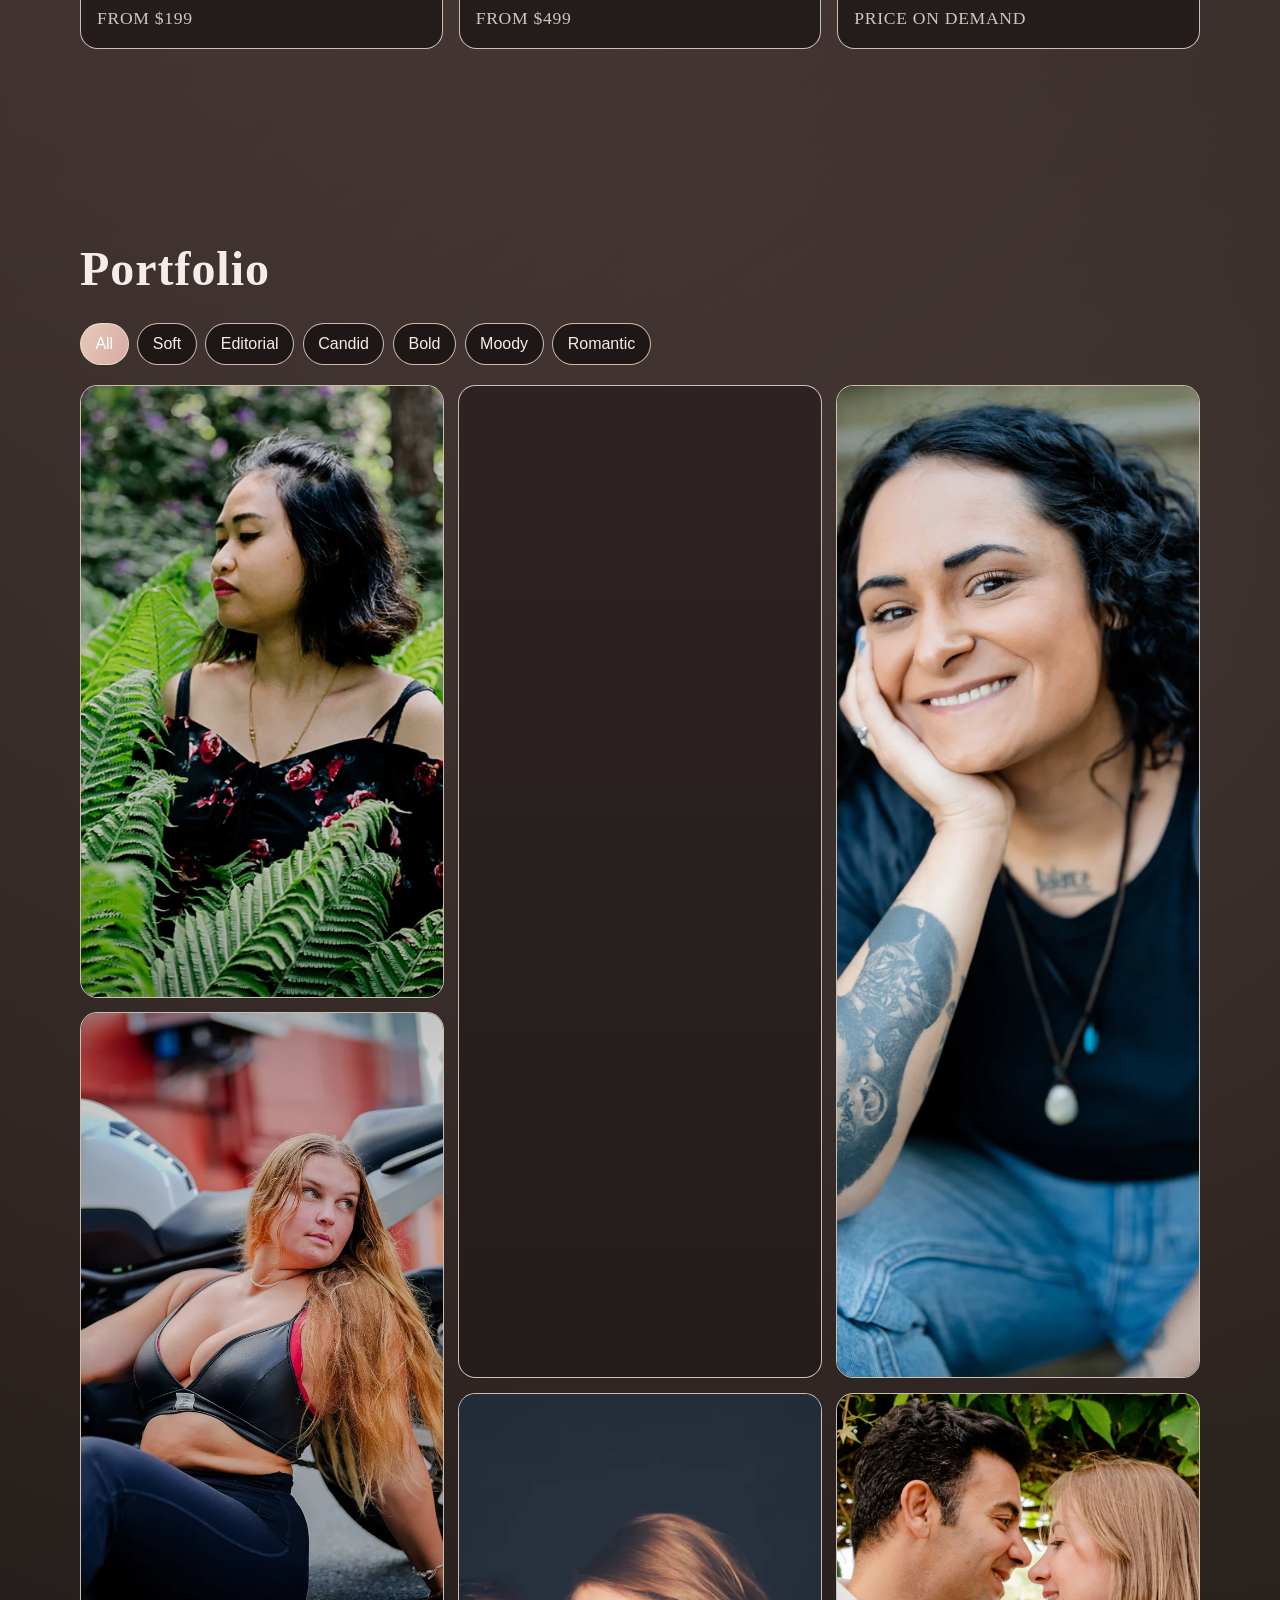
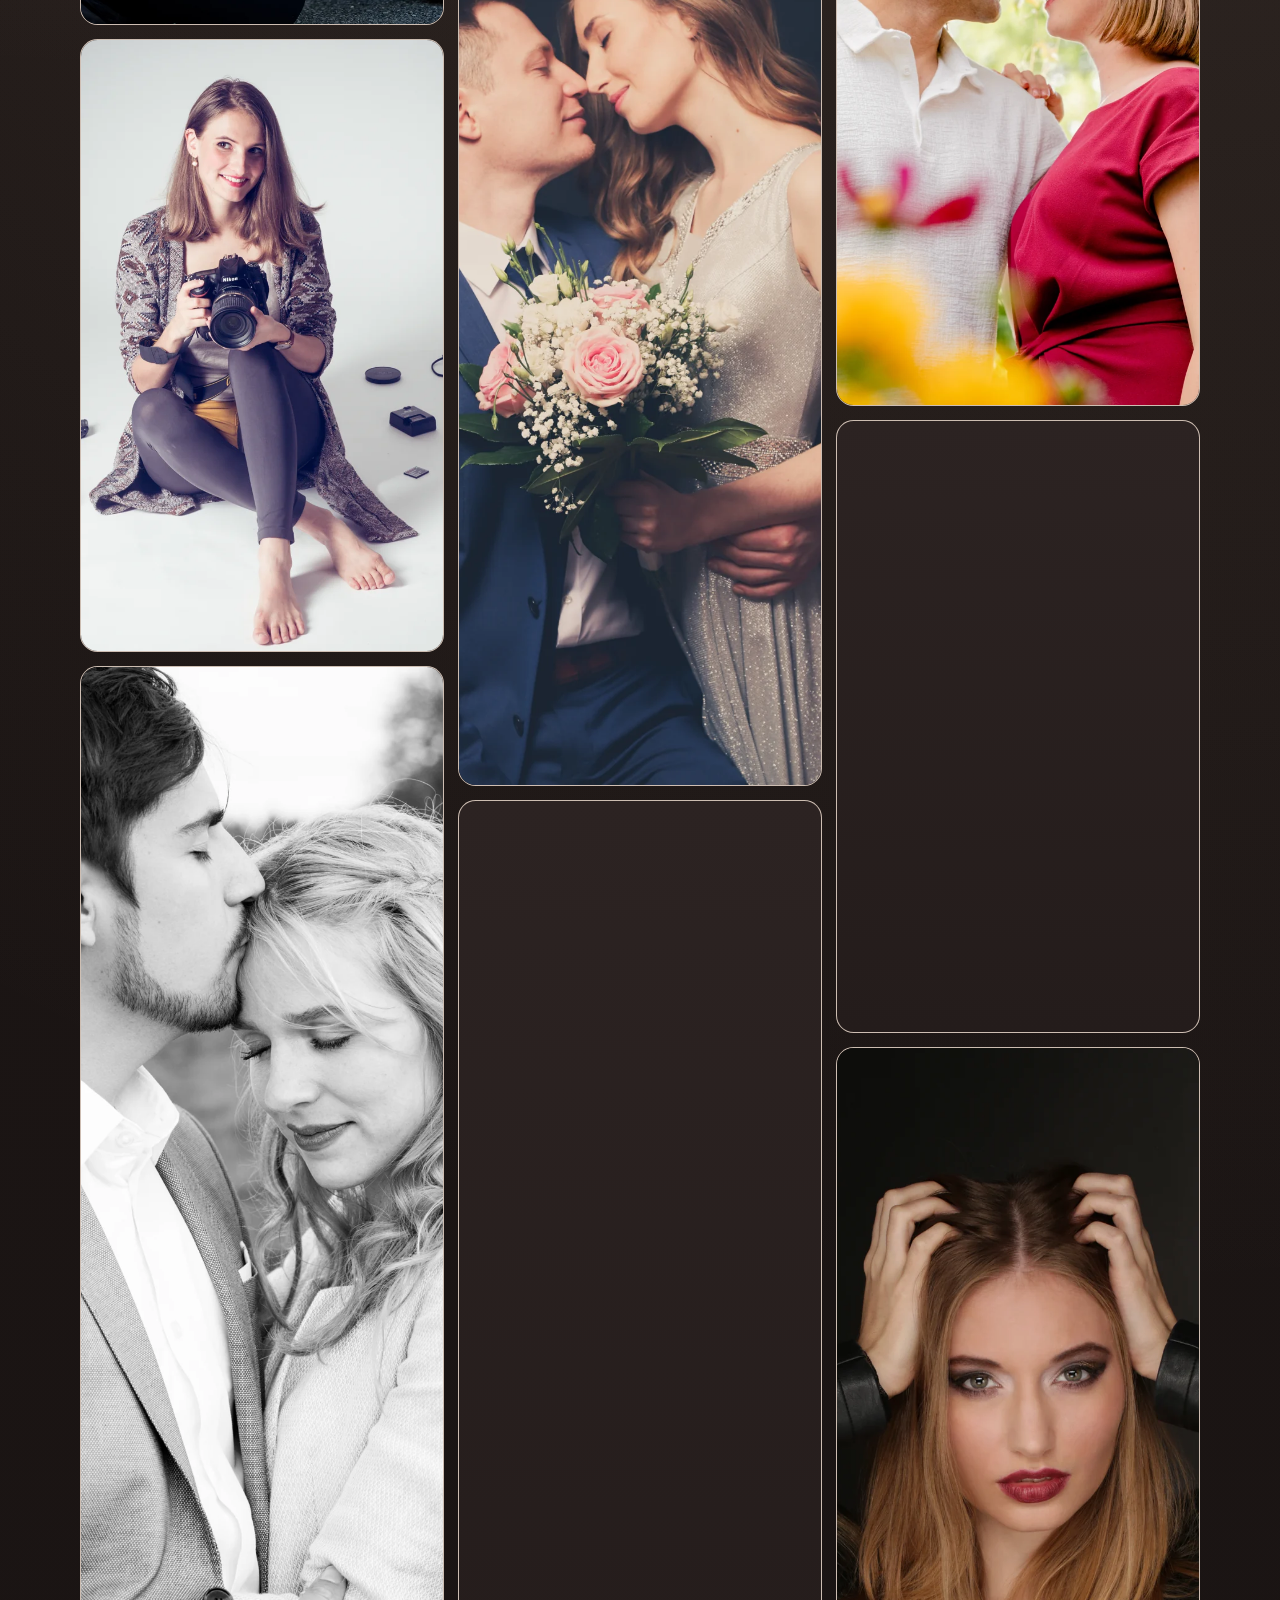
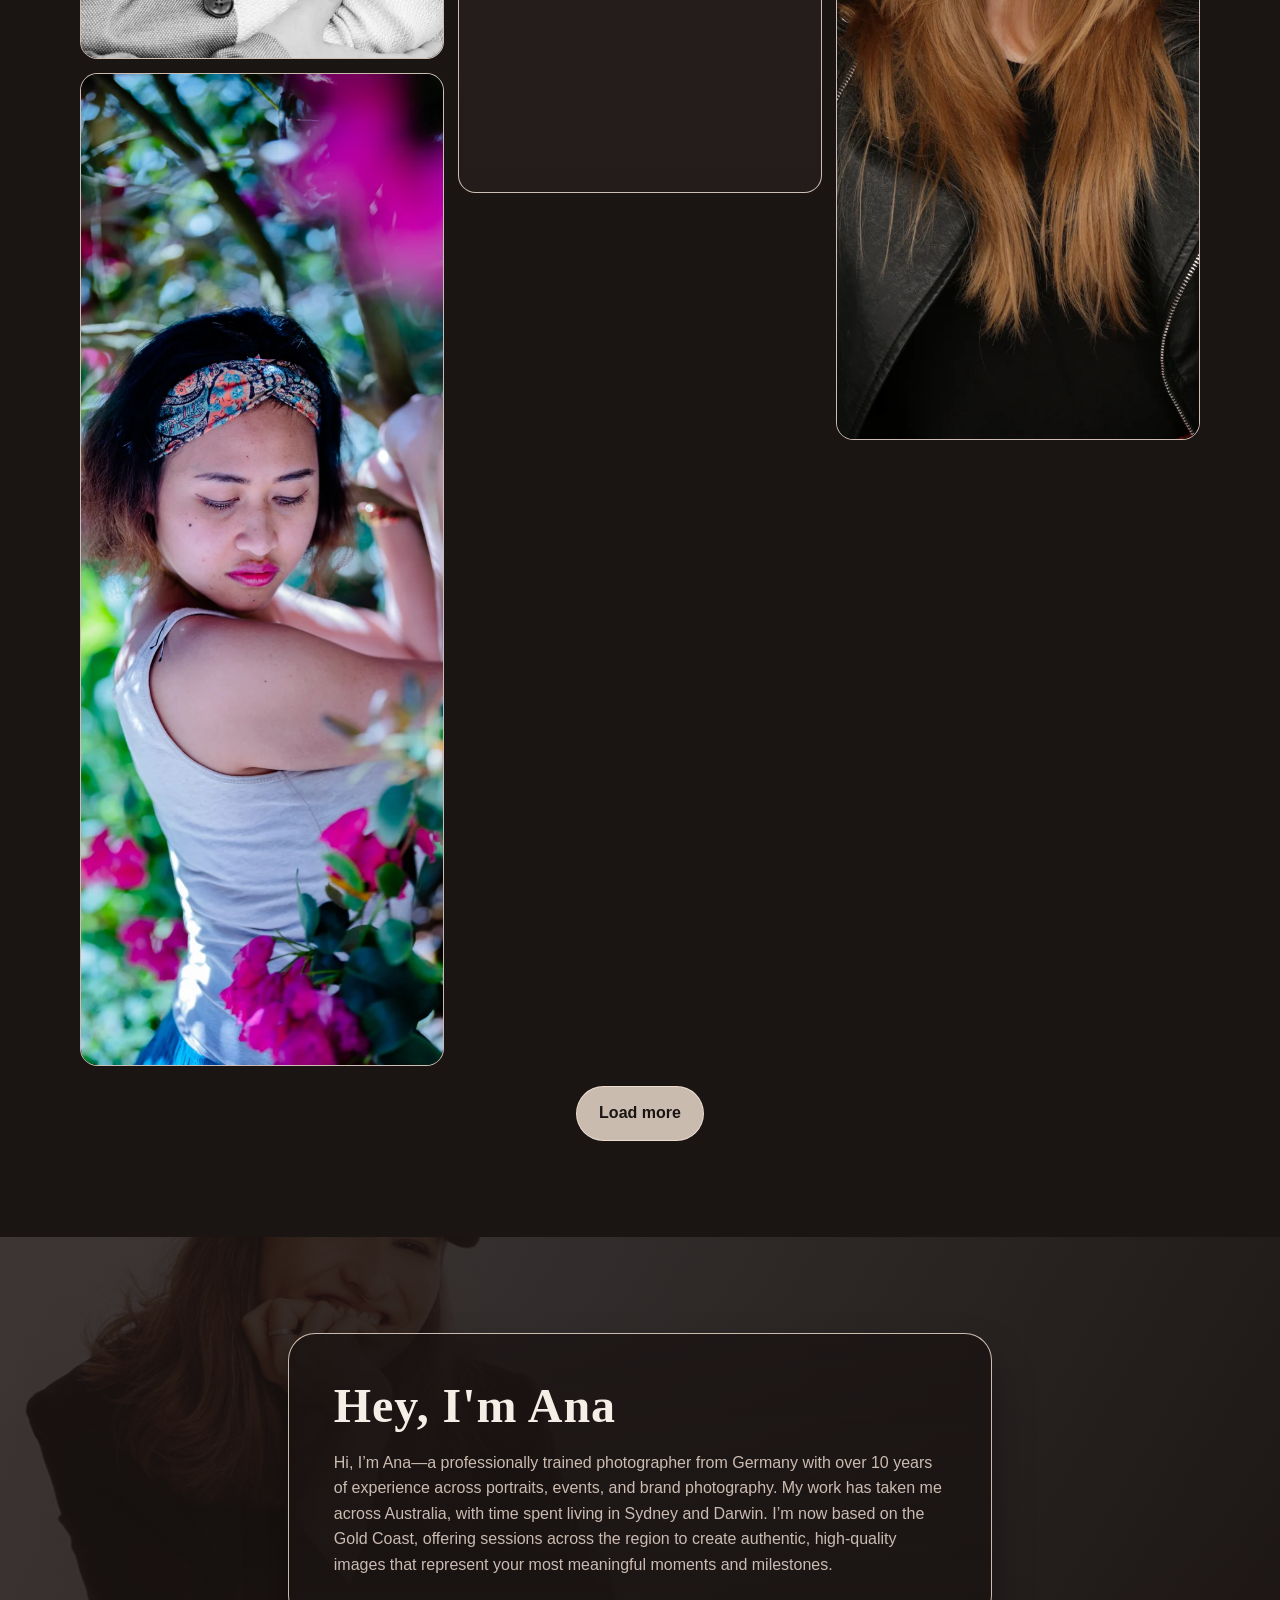
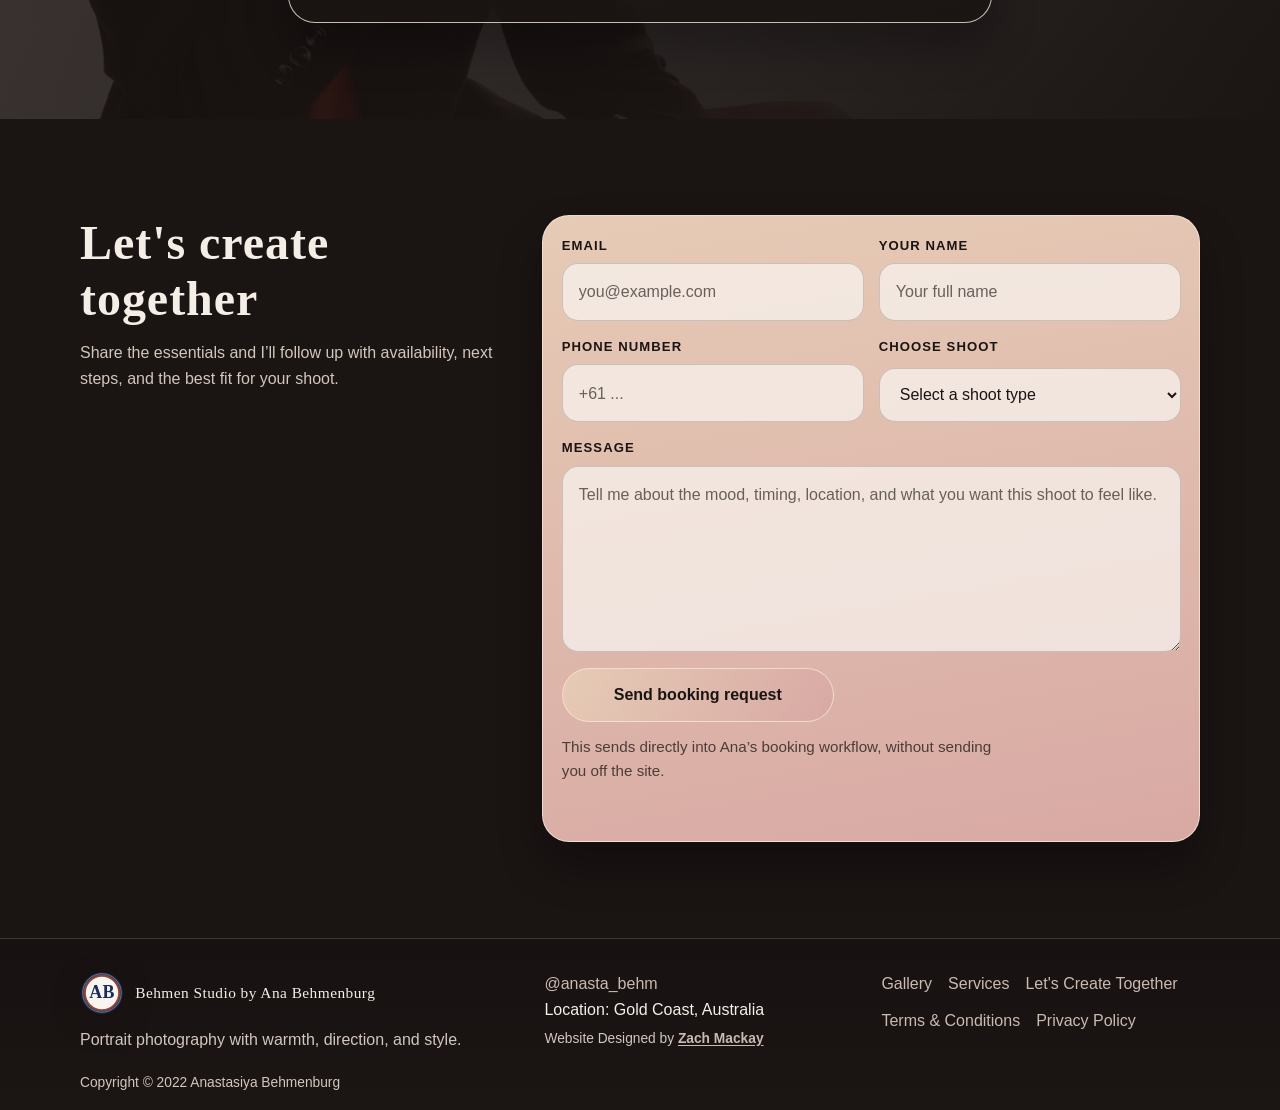
==== commit 71c92095: "Improve gallery reveal animations" ====
--- a/index.html
+++ b/index.html
@@ -34,7 +34,7 @@
     </script>
     <link id="site-favicon" rel="icon" type="image/svg+xml" href="assets/icons/logo-ab.svg" />
     <link rel="preload" as="image" href="assets/images/web/hero-main.webp" />
-    <link rel="stylesheet" href="styles.css?v=20260606-compat" />
+    <link rel="stylesheet" href="styles.css?v=20260606-gallerymotion" />
   </head>
   <body>
     <a class="skip-link" href="#main-content">Skip to content</a>
@@ -524,8 +524,8 @@
       </aside>
     </div>
 
-    <script src="gallery-data.js?v=20260606-compat" defer></script>
-    <script src="script.js?v=20260606-compat" defer></script>
-    <script src="image-library.js?v=20260606-compat" defer></script>
+    <script src="gallery-data.js?v=20260606-gallerymotion" defer></script>
+    <script src="script.js?v=20260606-gallerymotion" defer></script>
+    <script src="image-library.js?v=20260606-gallerymotion" defer></script>
   </body>
 </html>
--- a/styles.css
+++ b/styles.css
@@ -625,6 +625,21 @@
   grid-row: span var(--span, 28);
 }
 
+.gallery-item.gallery-item-reveal {
+  opacity: 0;
+  transform: translateY(24px) scale(0.985);
+  transition:
+    opacity 680ms ease var(--gallery-reveal-delay, 0ms),
+    transform 680ms cubic-bezier(0.22, 0.61, 0.36, 1) var(--gallery-reveal-delay, 0ms),
+    border-color 220ms ease;
+  will-change: opacity, transform;
+}
+
+.gallery-item.gallery-item-reveal.is-visible {
+  opacity: 1;
+  transform: translateY(0) scale(1);
+}
+
 .gallery-item img {
   width: 100%;
   height: 100%;
